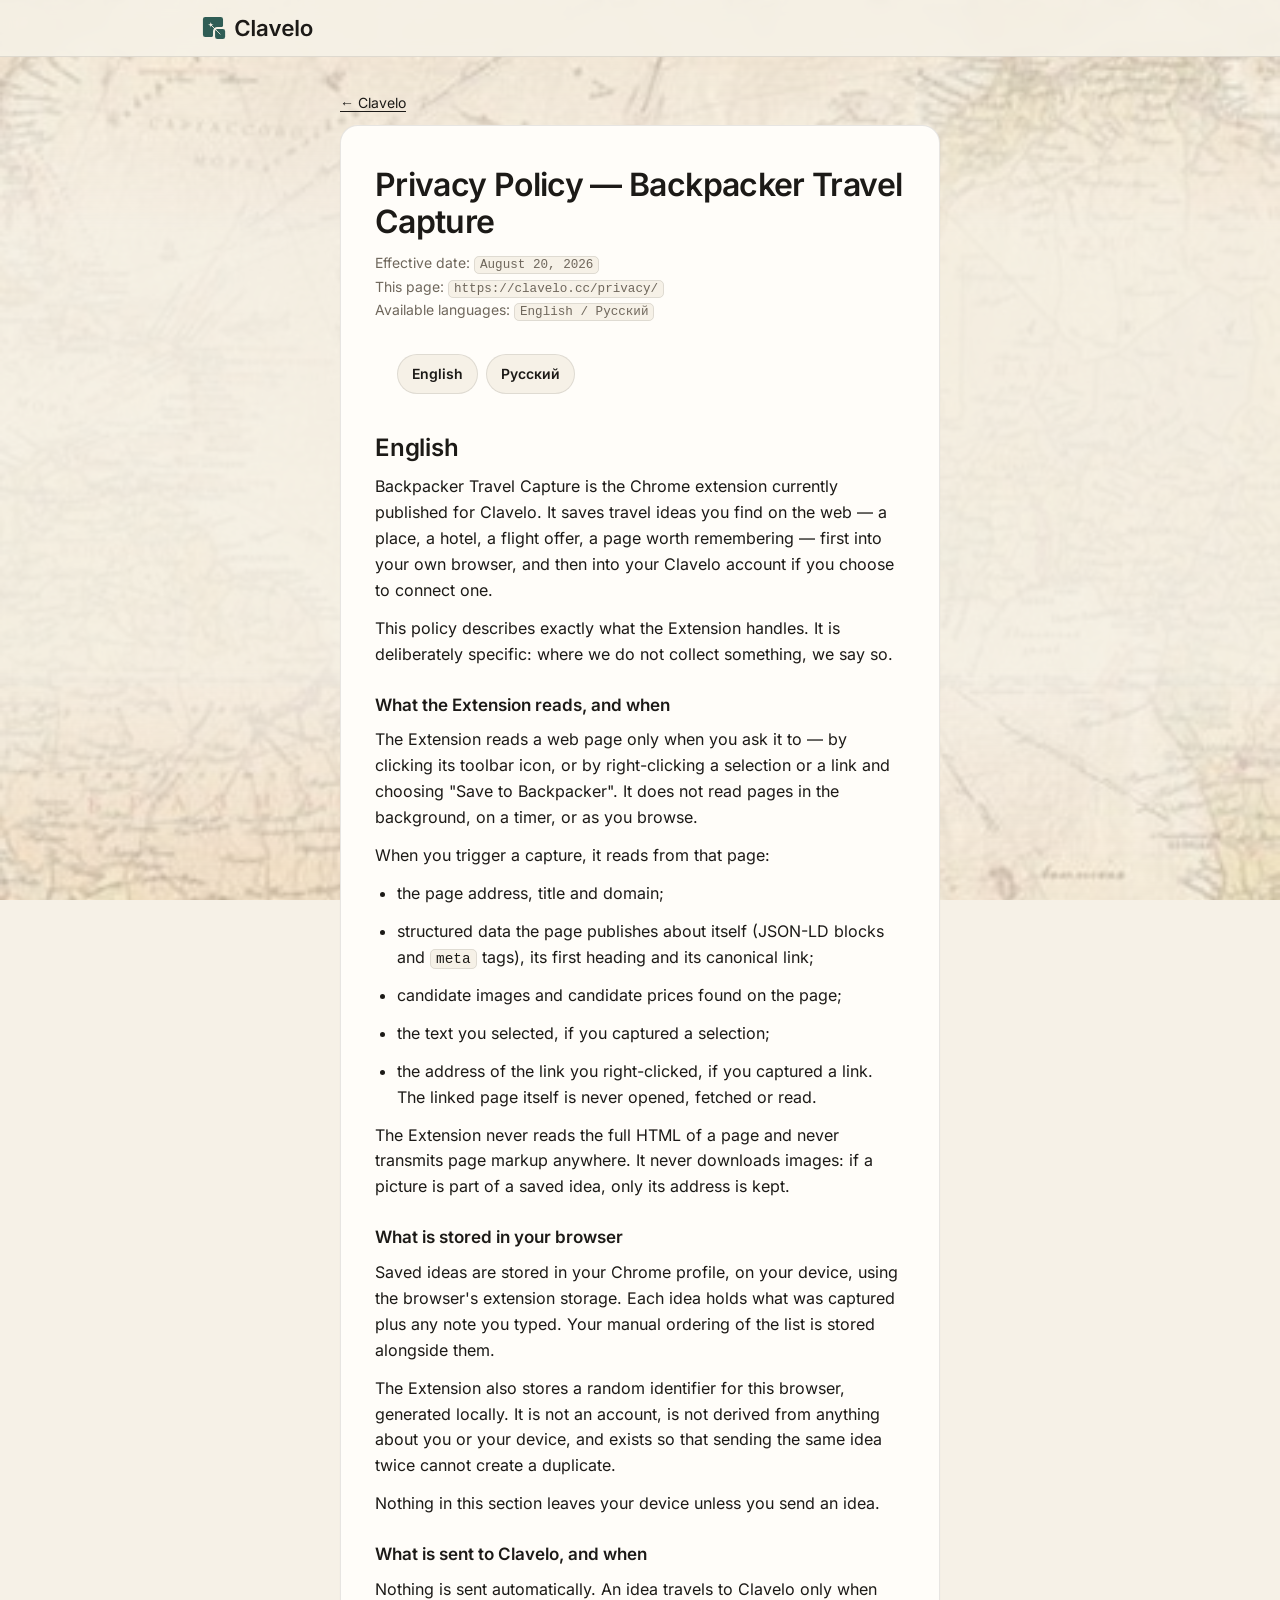
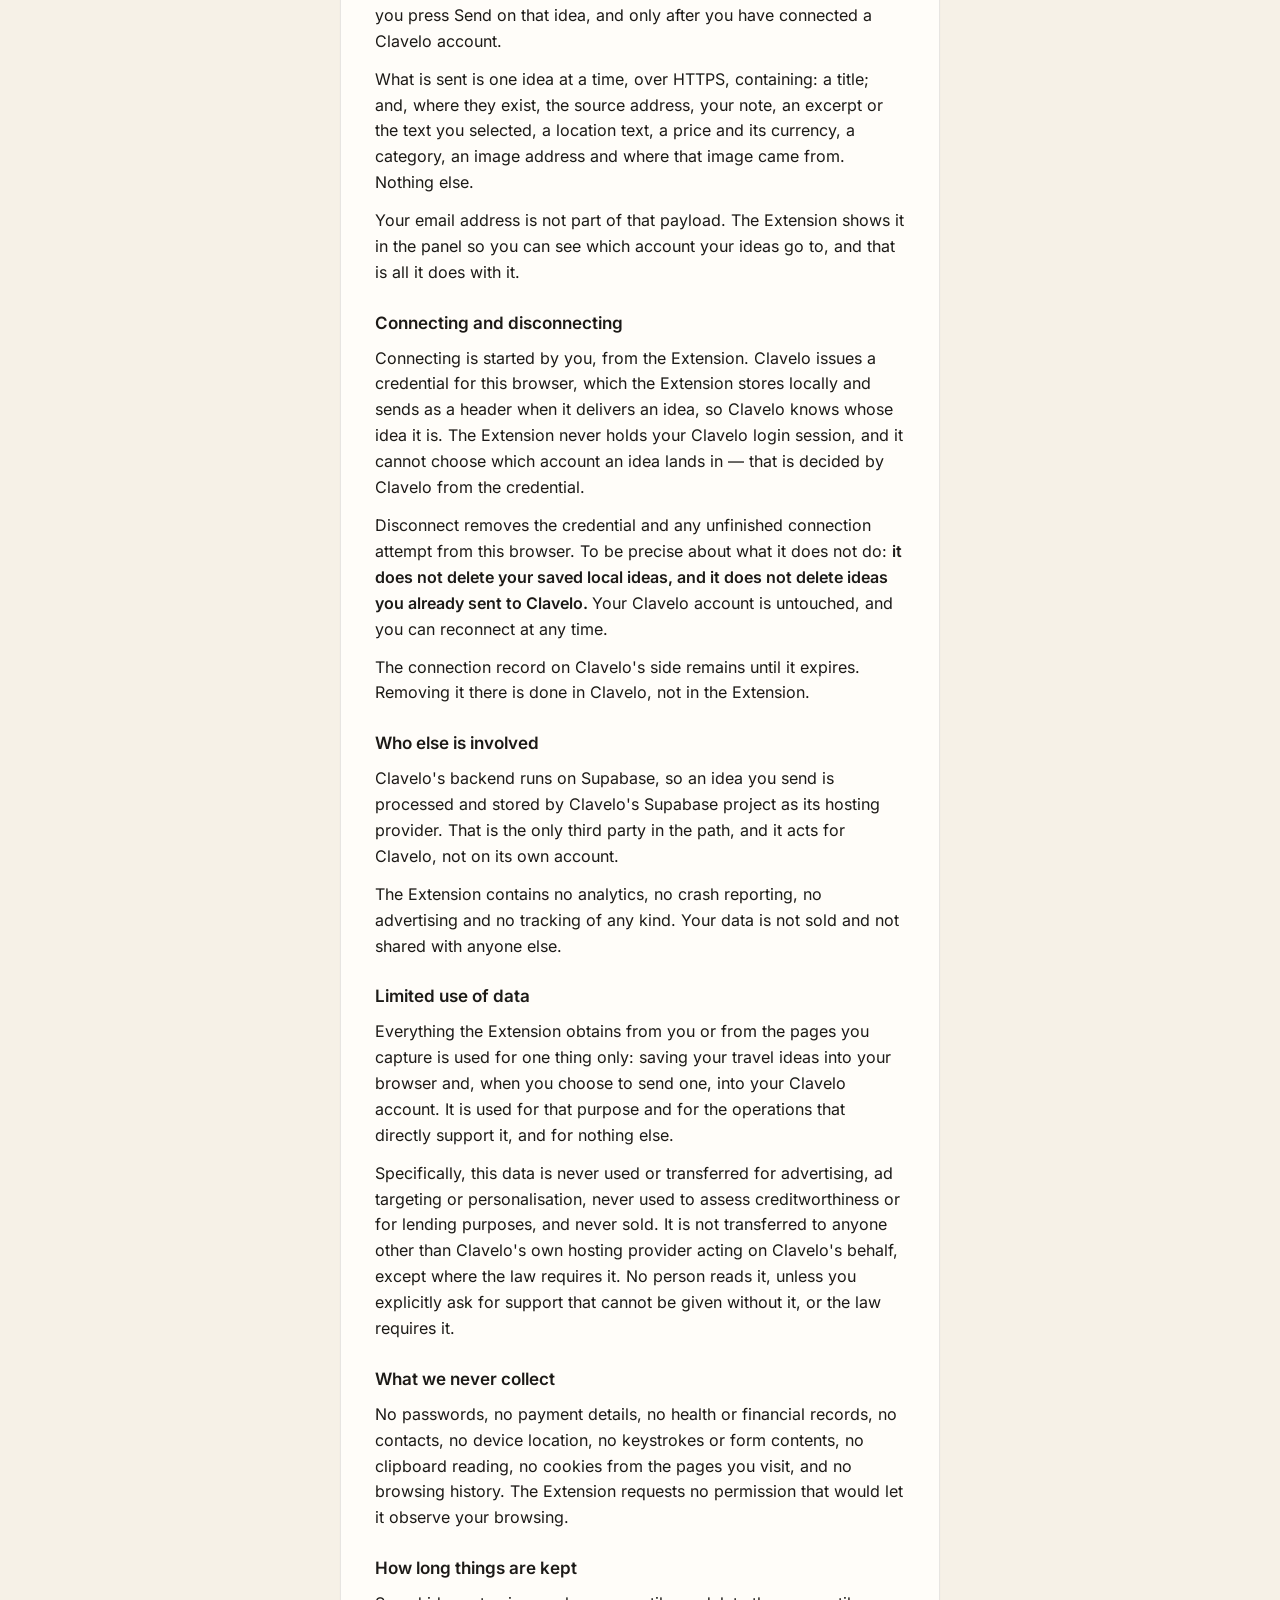
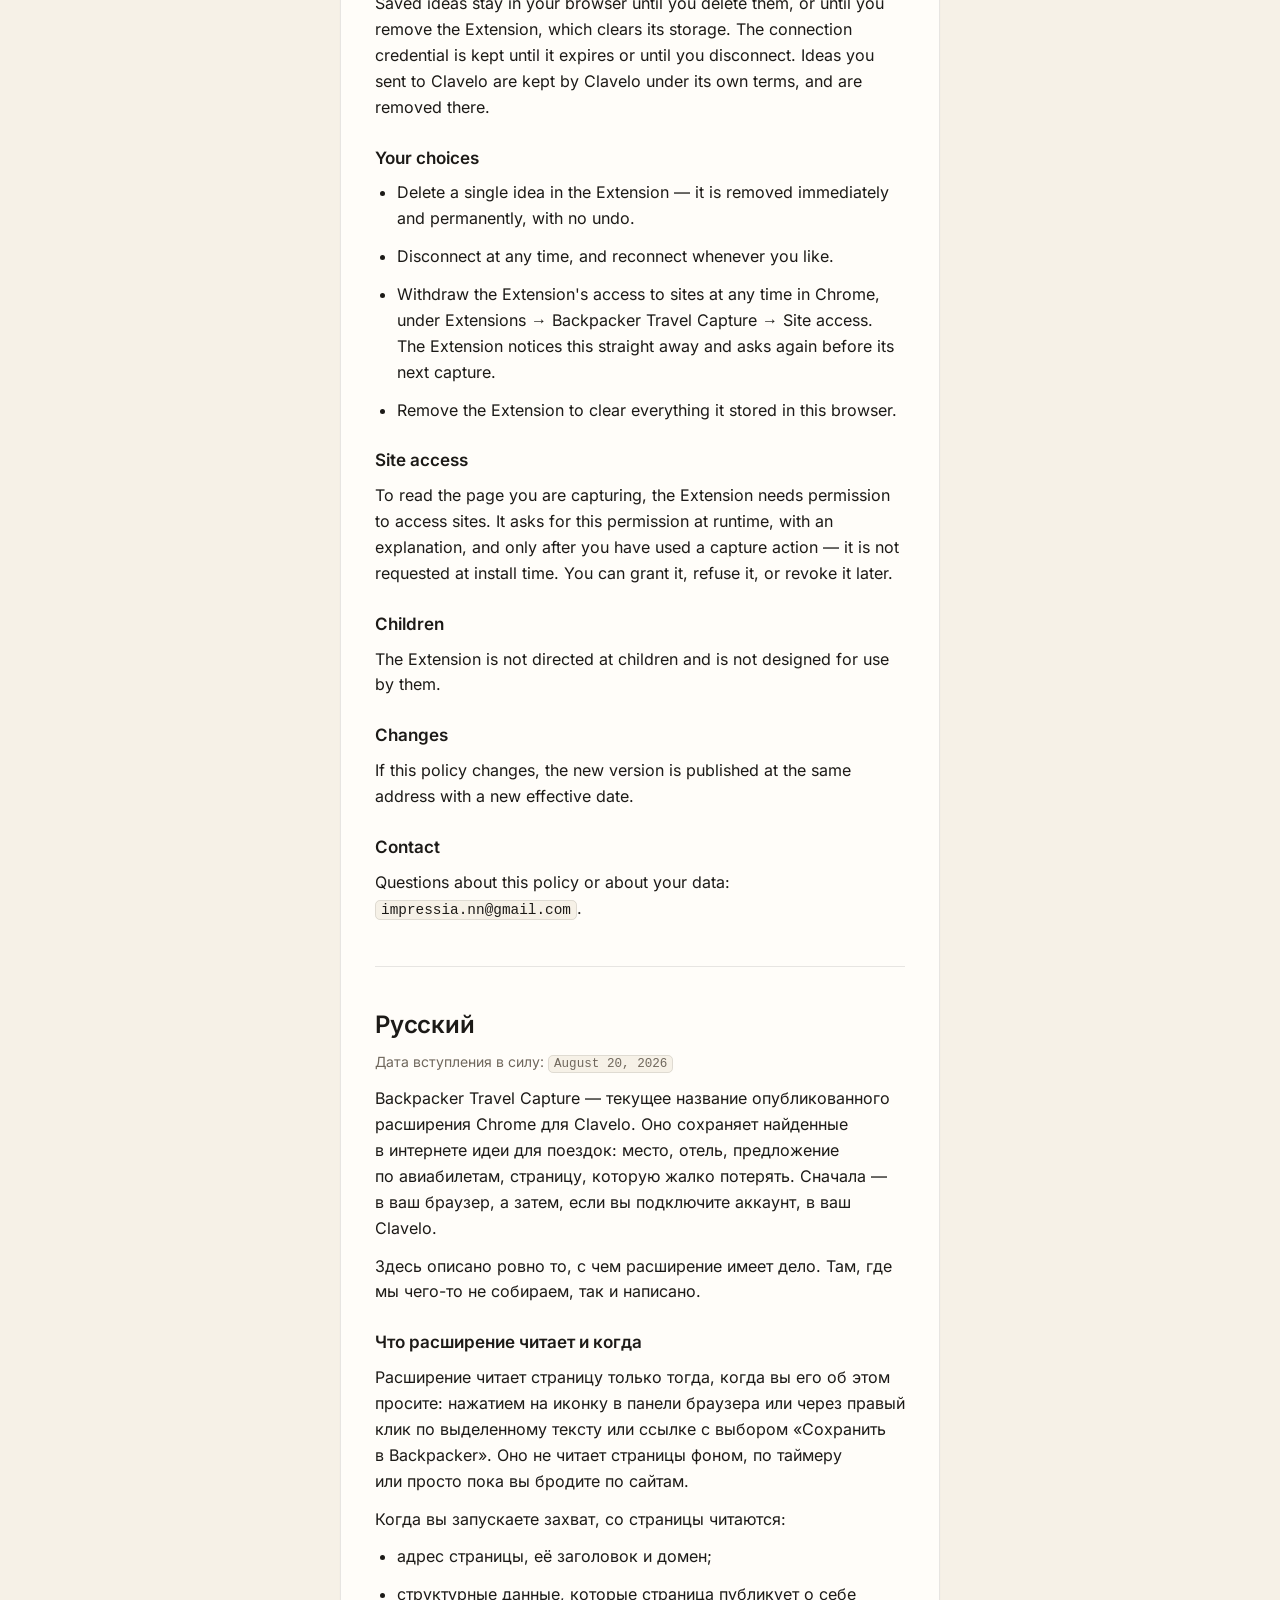
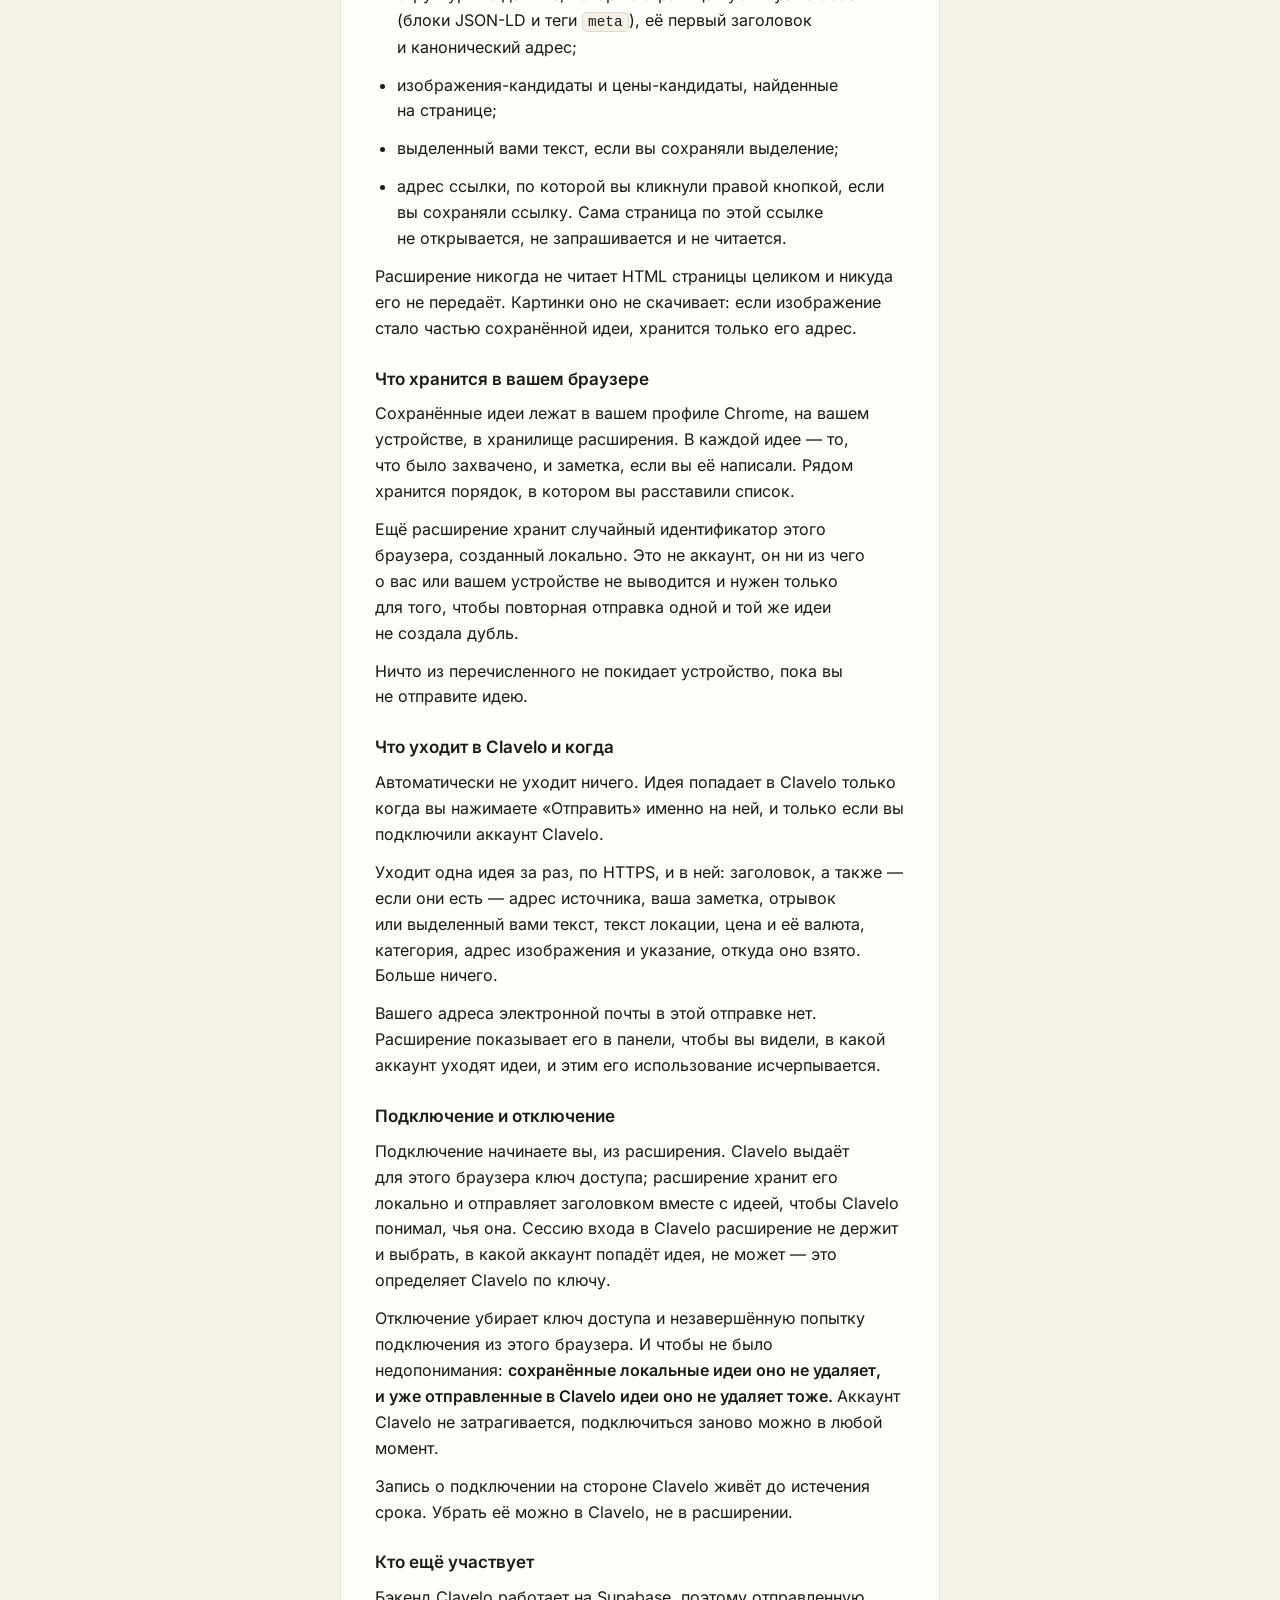
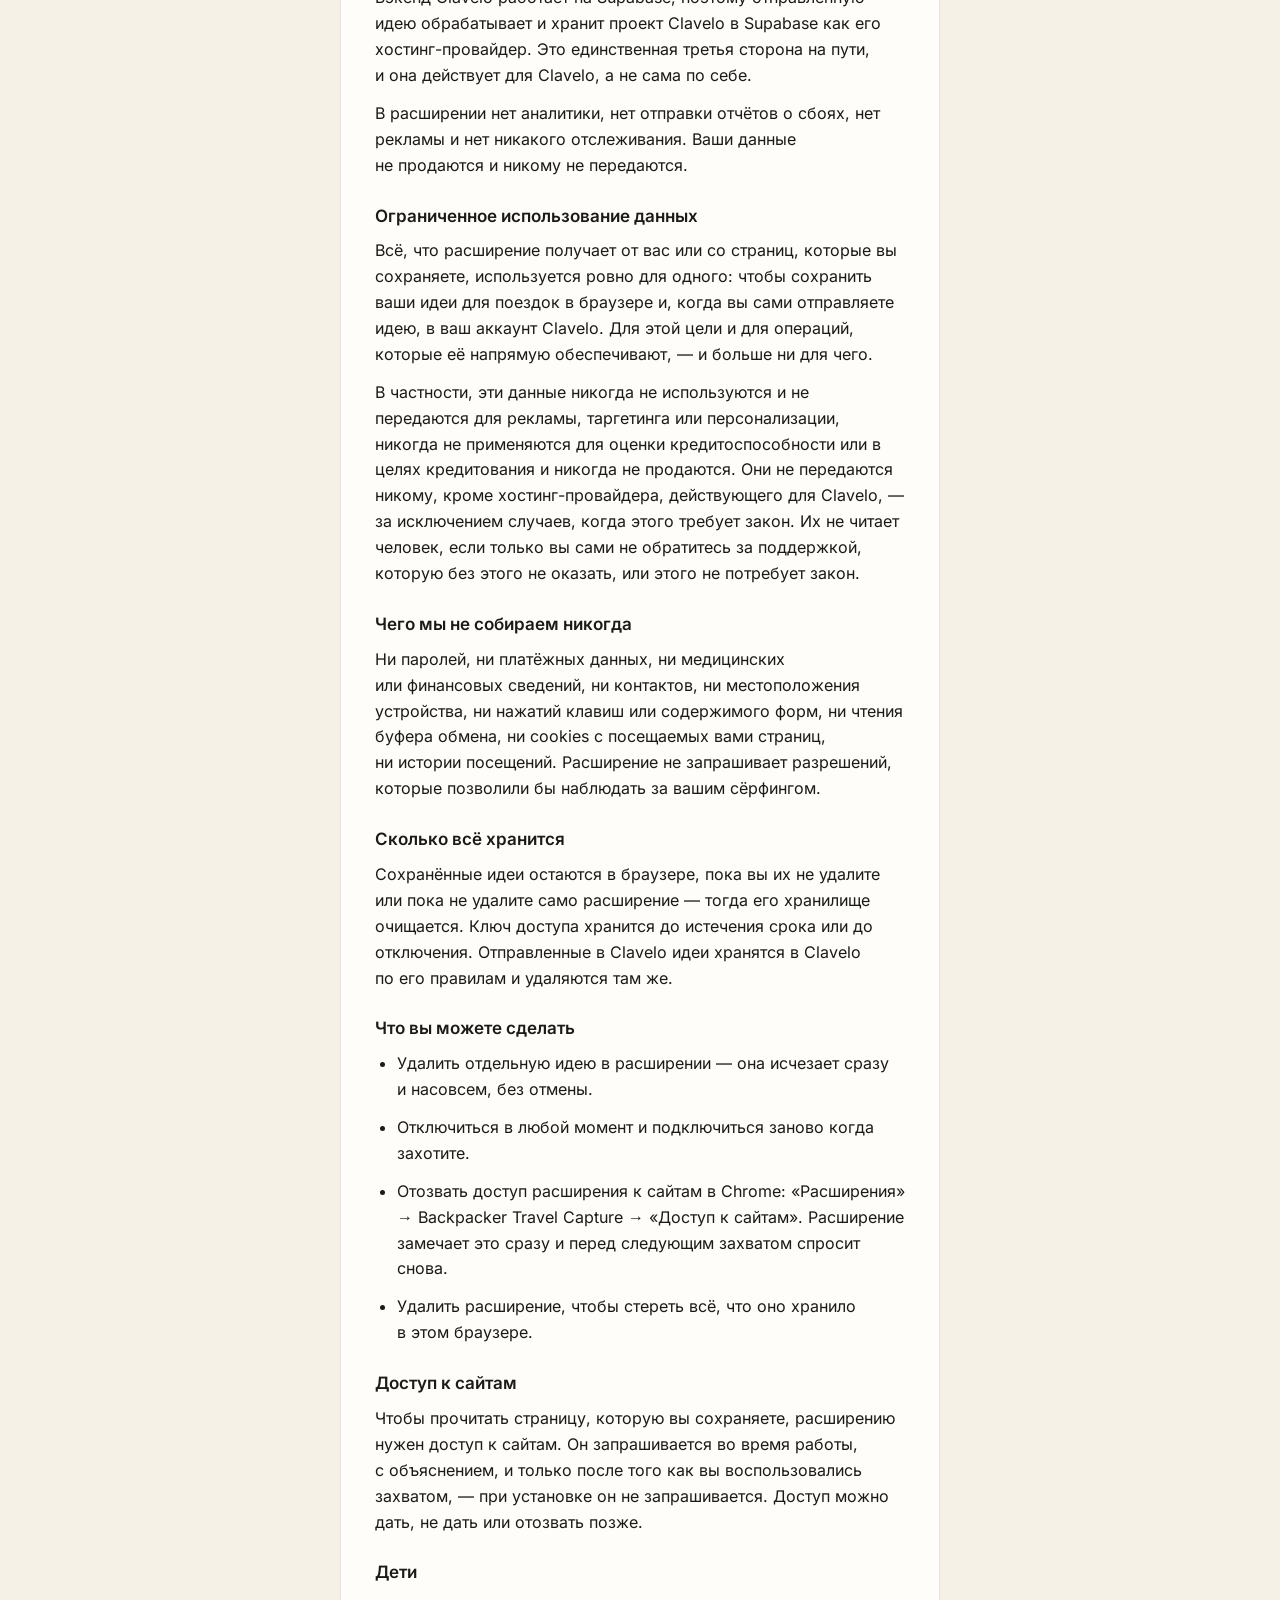
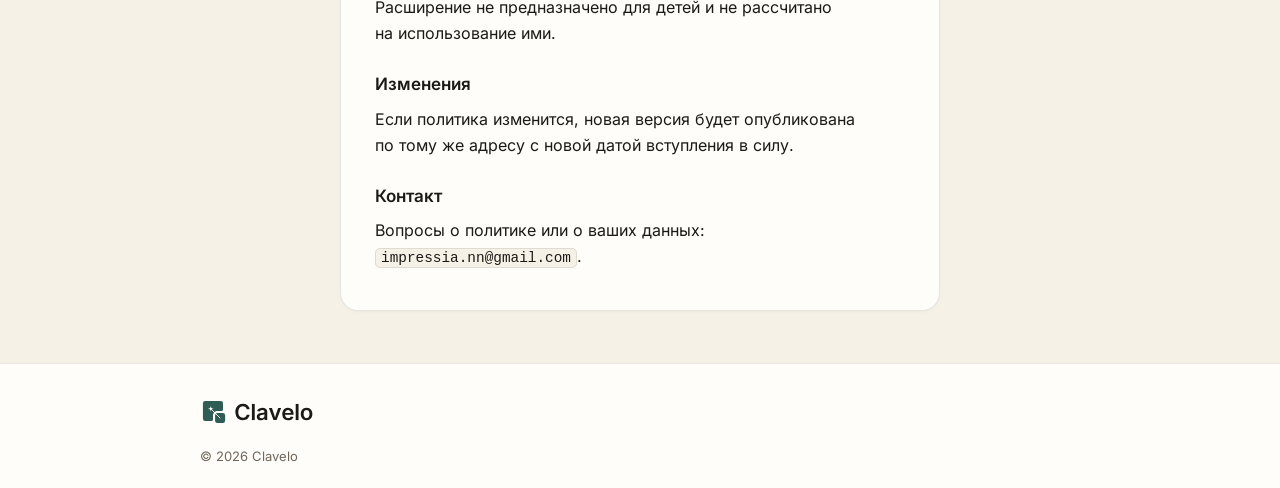
==== privacy/index.html @ 130cb6a9 "Merge pull request #3 from dphnll/codex/clavelo-landing-domain-46 Prepare Clavelo landing domain URL" ====
<!doctype html>
<html lang="en">
  <head>
    <meta charset="utf-8" />
    <meta name="viewport" content="width=device-width, initial-scale=1, viewport-fit=cover" />
    <meta name="theme-color" content="#2f5d55" />
    <title>Privacy Policy — Backpacker Travel Capture</title>
    <meta
      name="description"
      content="Privacy policy for the Backpacker Travel Capture browser extension. English and Russian."
    />
    <link rel="canonical" href="https://clavelo.cc/privacy/" />
    <link rel="icon" href="../assets/clavelo-mark-simple.svg" type="image/svg+xml" />
    <link rel="icon" href="../assets/favicon-48.png" sizes="48x48" type="image/png" />
    <link rel="icon" href="../assets/favicon-32.png" sizes="32x32" type="image/png" />
    <link rel="icon" href="../assets/favicon-16.png" sizes="16x16" type="image/png" />
    <link rel="apple-touch-icon" href="../assets/apple-touch-icon.png" sizes="180x180" />
    <link rel="stylesheet" href="../styles.css" />
  </head>

  <body>
    <a class="skip-link" href="#main">Skip to content</a>

    <header class="site-header">
      <div class="wrap">
        <a class="brand" href="../" aria-label="Clavelo">
          <img src="../assets/logo.svg" alt="" width="116" height="28" />
        </a>
      </div>
    </header>

    <main class="doc" id="main">
      <div class="wrap">
        <a class="doc-back" href="../">← Clavelo</a>

        <div class="doc-sheet">
        <h1>Privacy Policy — Backpacker Travel Capture</h1>
        <p class="doc-meta">
          Effective date: <code>August 20, 2026</code><br />
          This page: <code>https://clavelo.cc/privacy/</code><br />
          Available languages: <code>English / Русский</code>
        </p>

        <ul class="doc-langs">
          <li><a href="#english">English</a></li>
          <li><a href="#russian">Русский</a></li>
        </ul>

        <!-- ================= ENGLISH ================= -->
        <section id="english" lang="en">
          <h2>English</h2>

          <p>
            Backpacker Travel Capture is the Chrome extension currently
            published for Clavelo. It saves travel ideas you find on the web — a
            place, a hotel, a flight offer, a page worth remembering — first into
            your own browser, and then into your Clavelo account if you choose to
            connect one.
          </p>
          <p>
            This policy describes exactly what the Extension handles. It is
            deliberately specific: where we do not collect something, we say so.
          </p>

          <h3>What the Extension reads, and when</h3>
          <p>
            The Extension reads a web page only when you ask it to — by clicking
            its toolbar icon, or by right-clicking a selection or a link and
            choosing "Save to Backpacker". It does not read pages in the
            background, on a timer, or as you browse.
          </p>
          <p>When you trigger a capture, it reads from that page:</p>
          <ul>
            <li>the page address, title and domain;</li>
            <li>
              structured data the page publishes about itself (JSON-LD blocks and
              <code>meta</code> tags), its first heading and its canonical link;
            </li>
            <li>candidate images and candidate prices found on the page;</li>
            <li>the text you selected, if you captured a selection;</li>
            <li>
              the address of the link you right-clicked, if you captured a link.
              The linked page itself is never opened, fetched or read.
            </li>
          </ul>
          <p>
            The Extension never reads the full HTML of a page and never transmits
            page markup anywhere. It never downloads images: if a picture is part
            of a saved idea, only its address is kept.
          </p>

          <h3>What is stored in your browser</h3>
          <p>
            Saved ideas are stored in your Chrome profile, on your device, using
            the browser's extension storage. Each idea holds what was captured
            plus any note you typed. Your manual ordering of the list is stored
            alongside them.
          </p>
          <p>
            The Extension also stores a random identifier for this browser,
            generated locally. It is not an account, is not derived from anything
            about you or your device, and exists so that sending the same idea
            twice cannot create a duplicate.
          </p>
          <p>Nothing in this section leaves your device unless you send an idea.</p>

          <h3>What is sent to Clavelo, and when</h3>
          <p>
            Nothing is sent automatically. An idea travels to Clavelo only
            when you press Send on that idea, and only after you have connected a
            Clavelo account.
          </p>
          <p>
            What is sent is one idea at a time, over HTTPS, containing: a title;
            and, where they exist, the source address, your note, an excerpt or
            the text you selected, a location text, a price and its currency, a
            category, an image address and where that image came from. Nothing
            else.
          </p>
          <p>
            Your email address is not part of that payload. The Extension shows it
            in the panel so you can see which account your ideas go to, and that
            is all it does with it.
          </p>

          <h3>Connecting and disconnecting</h3>
          <p>
            Connecting is started by you, from the Extension. Clavelo issues a
            credential for this browser, which the Extension stores locally and
            sends as a header when it delivers an idea, so Clavelo knows whose
            idea it is. The Extension never holds your Clavelo login session,
            and it cannot choose which account an idea lands in — that is decided
            by Clavelo from the credential.
          </p>
          <p>
            Disconnect removes the credential and any unfinished connection
            attempt from this browser. To be precise about what it does not do:
            <strong>
              it does not delete your saved local ideas, and it does not delete
              ideas you already sent to Clavelo.
            </strong>
            Your Clavelo account is untouched, and you can reconnect at any
            time.
          </p>
          <p>
            The connection record on Clavelo's side remains until it expires.
            Removing it there is done in Clavelo, not in the Extension.
          </p>

          <h3>Who else is involved</h3>
          <p>
            Clavelo's backend runs on Supabase, so an idea you send is
            processed and stored by Clavelo's Supabase project as its hosting
            provider. That is the only third party in the path, and it acts for
            Clavelo, not on its own account.
          </p>
          <p>
            The Extension contains no analytics, no crash reporting, no
            advertising and no tracking of any kind. Your data is not sold and not
            shared with anyone else.
          </p>

          <h3>Limited use of data</h3>
          <p>
            Everything the Extension obtains from you or from the pages you
            capture is used for one thing only: saving your travel ideas into your
            browser and, when you choose to send one, into your Clavelo
            account. It is used for that purpose and for the operations that
            directly support it, and for nothing else.
          </p>
          <p>
            Specifically, this data is never used or transferred for advertising,
            ad targeting or personalisation, never used to assess
            creditworthiness or for lending purposes, and never sold. It is not
            transferred to anyone other than Clavelo's own hosting provider
            acting on Clavelo's behalf, except where the law requires it. No
            person reads it, unless you explicitly ask for support that cannot be
            given without it, or the law requires it.
          </p>

          <h3>What we never collect</h3>
          <p>
            No passwords, no payment details, no health or financial records, no
            contacts, no device location, no keystrokes or form contents, no
            clipboard reading, no cookies from the pages you visit, and no
            browsing history. The Extension requests no permission that would let
            it observe your browsing.
          </p>

          <h3>How long things are kept</h3>
          <p>
            Saved ideas stay in your browser until you delete them, or until you
            remove the Extension, which clears its storage. The connection
            credential is kept until it expires or until you disconnect. Ideas you
            sent to Clavelo are kept by Clavelo under its own terms, and are
            removed there.
          </p>

          <h3>Your choices</h3>
          <ul>
            <li>
              Delete a single idea in the Extension — it is removed immediately
              and permanently, with no undo.
            </li>
            <li>Disconnect at any time, and reconnect whenever you like.</li>
            <li>
              Withdraw the Extension's access to sites at any time in Chrome,
              under Extensions → Backpacker Travel Capture → Site access. The
              Extension notices this straight away and asks again before its next
              capture.
            </li>
            <li>
              Remove the Extension to clear everything it stored in this browser.
            </li>
          </ul>

          <h3>Site access</h3>
          <p>
            To read the page you are capturing, the Extension needs permission to
            access sites. It asks for this permission at runtime, with an
            explanation, and only after you have used a capture action — it is not
            requested at install time. You can grant it, refuse it, or revoke it
            later.
          </p>

          <h3>Children</h3>
          <p>
            The Extension is not directed at children and is not designed for use
            by them.
          </p>

          <h3>Changes</h3>
          <p>
            If this policy changes, the new version is published at the same
            address with a new effective date.
          </p>

          <h3>Contact</h3>
          <p>
            Questions about this policy or about your data:
            <code>impressia.nn@gmail.com</code>.
          </p>
        </section>

        <hr />

        <!-- ================= РУССКИЙ ================= -->
        <section id="russian" lang="ru">
          <h2>Русский</h2>

          <p class="doc-meta">
            Дата вступления в силу: <code>August 20, 2026</code>
          </p>

          <p>
            Backpacker Travel Capture — текущее название опубликованного
            расширения Chrome для Clavelo. Оно сохраняет найденные в интернете
            идеи для поездок: место, отель, предложение по авиабилетам, страницу,
            которую жалко потерять. Сначала — в ваш браузер, а затем, если вы
            подключите аккаунт, в ваш Clavelo.
          </p>
          <p>
            Здесь описано ровно то, с чем расширение имеет дело. Там, где мы
            чего-то не собираем, так и написано.
          </p>

          <h3>Что расширение читает и когда</h3>
          <p>
            Расширение читает страницу только тогда, когда вы его об этом
            просите: нажатием на иконку в панели браузера или через правый клик
            по выделенному тексту или ссылке с выбором «Сохранить в Backpacker».
            Оно не читает страницы фоном, по таймеру или просто пока вы бродите
            по сайтам.
          </p>
          <p>Когда вы запускаете захват, со страницы читаются:</p>
          <ul>
            <li>адрес страницы, её заголовок и домен;</li>
            <li>
              структурные данные, которые страница публикует о себе (блоки
              JSON-LD и теги <code>meta</code>), её первый заголовок и канонический адрес;
            </li>
            <li>изображения-кандидаты и цены-кандидаты, найденные на странице;</li>
            <li>выделенный вами текст, если вы сохраняли выделение;</li>
            <li>
              адрес ссылки, по которой вы кликнули правой кнопкой, если вы
              сохраняли ссылку. Сама страница по этой ссылке не открывается, не запрашивается и не читается.
            </li>
          </ul>
          <p>
            Расширение никогда не читает HTML страницы целиком и никуда его не передаёт. Картинки оно не скачивает: если изображение стало частью
            сохранённой идеи, хранится только его адрес.
          </p>

          <h3>Что хранится в вашем браузере</h3>
          <p>
            Сохранённые идеи лежат в вашем профиле Chrome, на вашем устройстве, в хранилище расширения. В каждой идее — то, что было захвачено, и заметка, если вы её написали. Рядом хранится порядок, в котором вы
            расставили список.
          </p>
          <p>
            Ещё расширение хранит случайный идентификатор этого браузера,
            созданный локально. Это не аккаунт, он ни из чего о вас или вашем
            устройстве не выводится и нужен только для того, чтобы повторная
            отправка одной и той же идеи не создала дубль.
          </p>
          <p>
            Ничто из перечисленного не покидает устройство, пока вы не отправите
            идею.
          </p>

          <h3>Что уходит в Clavelo и когда</h3>
          <p>
            Автоматически не уходит ничего. Идея попадает в Clavelo только
            когда вы нажимаете «Отправить» именно на ней, и только если вы
            подключили аккаунт Clavelo.
          </p>
          <p>
            Уходит одна идея за раз, по HTTPS, и в ней: заголовок, а также — если
            они есть — адрес источника, ваша заметка, отрывок или выделенный вами
            текст, текст локации, цена и её валюта, категория, адрес изображения
            и указание, откуда оно взято. Больше ничего.
          </p>
          <p>
            Вашего адреса электронной почты в этой отправке нет. Расширение
            показывает его в панели, чтобы вы видели, в какой аккаунт уходят
            идеи, и этим его использование исчерпывается.
          </p>

          <h3>Подключение и отключение</h3>
          <p>
            Подключение начинаете вы, из расширения. Clavelo выдаёт для этого
            браузера ключ доступа; расширение хранит его локально и отправляет
            заголовком вместе с идеей, чтобы Clavelo понимал, чья она. Сессию
            входа в Clavelo расширение не держит и выбрать, в какой аккаунт
            попадёт идея, не может — это определяет Clavelo по ключу.
          </p>
          <p>
            Отключение убирает ключ доступа и незавершённую попытку подключения
            из этого браузера. И чтобы не было недопонимания:
            <strong>
              сохранённые локальные идеи оно не удаляет, и уже отправленные в Clavelo идеи оно не удаляет тоже.
            </strong>
            Аккаунт Clavelo не затрагивается, подключиться заново можно в любой момент.
          </p>
          <p>
            Запись о подключении на стороне Clavelo живёт до истечения срока.
            Убрать её можно в Clavelo, не в расширении.
          </p>

          <h3>Кто ещё участвует</h3>
          <p>
            Бэкенд Clavelo работает на Supabase, поэтому отправленную идею
            обрабатывает и хранит проект Clavelo в Supabase как его
            хостинг-провайдер. Это единственная третья сторона на пути, и она
            действует для Clavelo, а не сама по себе.
          </p>
          <p>
            В расширении нет аналитики, нет отправки отчётов о сбоях, нет рекламы
            и нет никакого отслеживания. Ваши данные не продаются и никому не передаются.
          </p>

          <h3>Ограниченное использование данных</h3>
          <p>
            Всё, что расширение получает от вас или со страниц, которые вы
            сохраняете, используется ровно для одного: чтобы сохранить ваши идеи
            для поездок в браузере и, когда вы сами отправляете идею, в ваш
            аккаунт Clavelo. Для этой цели и для операций, которые её напрямую
            обеспечивают, — и больше ни для чего.
          </p>
          <p>
            В частности, эти данные никогда не используются и не передаются для рекламы, таргетинга или персонализации, никогда не применяются для оценки кредитоспособности или в целях кредитования и никогда не продаются. Они не передаются никому, кроме хостинг-провайдера,
            действующего для Clavelo, — за исключением случаев, когда этого
            требует закон. Их не читает человек, если только вы сами не обратитесь за поддержкой, которую без этого не оказать, или этого не потребует закон.
          </p>

          <h3>Чего мы не собираем никогда</h3>
          <p>
            Ни паролей, ни платёжных данных, ни медицинских или финансовых
            сведений, ни контактов, ни местоположения устройства, ни нажатий
            клавиш или содержимого форм, ни чтения буфера обмена, ни cookies с посещаемых вами страниц, ни истории посещений. Расширение не запрашивает разрешений, которые позволили бы наблюдать за вашим
            сёрфингом.
          </p>

          <h3>Сколько всё хранится</h3>
          <p>
            Сохранённые идеи остаются в браузере, пока вы их не удалите или пока
            не удалите само расширение — тогда его хранилище очищается. Ключ
            доступа хранится до истечения срока или до отключения. Отправленные в Clavelo идеи хранятся в Clavelo по его правилам и удаляются там же.
          </p>

          <h3>Что вы можете сделать</h3>
          <ul>
            <li>
              Удалить отдельную идею в расширении — она исчезает сразу и насовсем,
              без отмены.
            </li>
            <li>Отключиться в любой момент и подключиться заново когда захотите.</li>
            <li>
              Отозвать доступ расширения к сайтам в Chrome: «Расширения» →
              Backpacker Travel Capture → «Доступ к сайтам». Расширение замечает
              это сразу и перед следующим захватом спросит снова.
            </li>
            <li>
              Удалить расширение, чтобы стереть всё, что оно хранило в этом
              браузере.
            </li>
          </ul>

          <h3>Доступ к сайтам</h3>
          <p>
            Чтобы прочитать страницу, которую вы сохраняете, расширению нужен
            доступ к сайтам. Он запрашивается во время работы, с объяснением, и только после того как вы воспользовались захватом, — при установке он
            не запрашивается. Доступ можно дать, не дать или отозвать позже.
          </p>

          <h3>Дети</h3>
          <p>
            Расширение не предназначено для детей и не рассчитано на использование ими.
          </p>

          <h3>Изменения</h3>
          <p>
            Если политика изменится, новая версия будет опубликована по тому же
            адресу с новой датой вступления в силу.
          </p>

          <h3>Контакт</h3>
          <p>
            Вопросы о политике или о ваших данных: <code>impressia.nn@gmail.com</code>.
          </p>
        </section>
        </div>
      </div>
    </main>

    <footer class="site-footer">
      <div class="wrap">
        <a class="brand" href="../" aria-label="Clavelo">
          <img src="../assets/logo.svg" alt="" width="116" height="28" />
        </a>
        <p class="copyright">© 2026 Clavelo</p>
      </div>
    </footer>
  </body>
</html>
---- styles.css ----
/* ============================================================
   Backpacker Landing v0
   Визуальный источник истины — композиционный слой главной
   в 01_app/styles.css (токены --a-*, строки 5361+).

   Устройство страницы повторяет главную приложения:
   карта лежит под всем документом и не едет со скроллом,
   а содержимое живёт в непрозрачных бумажных плашках.
   Поэтому текст никогда не оказывается на карте.
   ============================================================ */

@font-face {
  font-family: Inter;
  font-style: normal;
  font-weight: 400 600;
  font-display: swap;
  src: url("./fonts/inter-cyrillic.woff2") format("woff2");
  unicode-range: U+0301, U+0400-045F, U+0490-0491, U+04B0-04B1, U+2116;
}

@font-face {
  font-family: Inter;
  font-style: normal;
  font-weight: 400 600;
  font-display: swap;
  src: url("./fonts/inter-latin.woff2") format("woff2");
  unicode-range: U+0000-00FF, U+0131, U+0152-0153, U+02BB-02BC, U+2000-206F,
    U+2122, U+2191, U+2193, U+2212, U+2215;
}

:root {
  /* Бумага и чернила — ровно как в приложении */
  --paper: #f6f1e7;
  --card: #fffdf9;
  --ink: #1c1a17;
  --ink-soft: #6f675c;
  --line: rgba(28, 26, 23, 0.1);
  --brand: #2f5d55;
  --kraft: #ede0c6;

  --gap: 14px;
  /* Поля от краёв экрана. Вдвое шире внутреннего ритма приложения:
     карта должна дышать вокруг плашек, а не выглядывать полоской. */
  --pad: 36px;
  /* Единственный вертикальный шаг между плашками. Одно значение на все
     ширины: между снимком героя, разделами и карточками доказательств
     расстояние обязано быть одинаковым, иначе страница читается как
     набор групп, а не как ровная лента. */
  --block: 100px;
  --maxw: 1040px;

  --card-shadow: 0 1px 2px rgba(28, 26, 23, 0.04);
  --shot-shadow: 0 20px 40px rgba(28, 26, 23, 0.14);
}

* {
  box-sizing: border-box;
}

html {
  -webkit-text-size-adjust: 100%;
  /* Фон объявлен на html, чтобы фон body не уезжал на канву и
     карта в body::before имела что перекрывать. */
  background: var(--paper);
}

@media (prefers-reduced-motion: no-preference) {
  html {
    scroll-behavior: smooth;
  }
}

body {
  position: relative;
  margin: 0;
  min-width: 0;
  background: transparent;
  color: var(--ink);
  font-family: Inter, "Noto Sans Georgian", "Noto Sans Armenian", "Segoe UI",
    Arial, Roboto, system-ui, sans-serif;
  font-size: 15px;
  font-weight: 400;
  line-height: 1.55;
  overflow-wrap: break-word;
}

html[lang="zh-Hans"] body {
  font-family: "Microsoft YaHei", "PingFang SC", "Noto Sans CJK SC", "Segoe UI",
    Arial, system-ui, sans-serif;
}

/* Карта — среда, а не текстура. position: fixed, а не
   background-attachment: fixed — второй игнорируется на iOS,
   и карта поехала бы вместе с содержимым. Маска повторяет
   главную приложения: плотно у кромок кадра, тише в середине. */
body::before {
  content: "";
  position: fixed;
  inset: 0;
  z-index: 0;
  pointer-events: none;
  opacity: 0.4;
  background-image: url("./assets/map-home.jpg");
  background-size: cover;
  background-position: center;
  -webkit-mask-image: linear-gradient(
    180deg,
    #000 0%,
    rgba(0, 0, 0, 0.18) 26%,
    rgba(0, 0, 0, 0.18) 74%,
    #000 100%
  );
  mask-image: linear-gradient(
    180deg,
    #000 0%,
    rgba(0, 0, 0, 0.18) 26%,
    rgba(0, 0, 0, 0.18) 74%,
    #000 100%
  );
}

body > * {
  position: relative;
  z-index: 1;
}

/* ПРАВИЛО КОНТРАСТА НАД КАРТОЙ.
   Замерено по самому файлу карты: средняя светлота 194, минимальная 50,
   3,3% пикселей темнее 120. Под слоем 0,4 это даёт фон от 222 в среднем
   до 165 в худшем месте. На таком фоне --ink-soft даёт 4,16 в среднем и
   2,25 в худшем — ниже AA. --ink держит 7,02 даже в худшем.
   Отсюда правило: --ink-soft живёт только на плашках, а текст, лежащий
   прямо на карте, всегда --ink. Иерархию здесь держит кегль, не цвет. */
.hero .kicker,
.cta-note {
  color: var(--ink);
}

/* ---------- Полоса падающих плиток по правому краю ----------
   Мотив взят с экрана приветствия приложения: те же восемь типов
   событий, та же приглушённая палитра корешков, тот же радиус 12,
   та же мягкая тень и тот же цикл 13 секунд с отрицательными
   задержками — за счёт них лента с первого кадра выглядит идущей,
   а не начинающейся.

   Полоса зафиксирована у правого края и лежит СЛОЙ В СЛОЙ с картой,
   ниже содержимого. На узких экранах плитки уходят за плашки и
   проглядывают только в промежутках между ними, на широких —
   целиком живут в правом поле. Ни касаний, ни ширины документа
   она не трогает: position: fixed из потока выведен. */
/* Полоса выходит за экран сверху и снизу: путь плитки становится длиннее
   видимой высоты, поэтому восемь плиток разъезжаются шире и не наезжают
   друг на друга даже в невысоком окне. Заодно они не возникают и не
   исчезают на кромке кадра, а приходят и уходят за неё. */
.edge-strip {
  position: fixed;
  top: -6vh;
  right: 0;
  bottom: -6vh;
  z-index: 0;
  width: clamp(112px, 14vw, 184px);
  overflow: hidden;
  pointer-events: none;
}

.edge-tile {
  position: absolute;
  top: 0;
  display: grid;
  /* Размер ограничен и по высоте экрана: на широком, но низком окне
     плитка в 132px съедала весь промежуток между соседями. */
  width: clamp(88px, min(10.4vw, 12vh), 132px);
  height: clamp(88px, min(10.4vw, 12vh), 132px);
  place-items: center;
  padding: clamp(14px, 1.6vw, 20px);
  border-radius: 12px;
  color: #fff;
  opacity: 0.3;
  box-shadow: 0 4px 12px rgba(28, 26, 23, 0.1);
  animation: edge-fall 13s linear infinite;
  will-change: transform;
}

.edge-tile svg {
  width: 100%;
  height: 100%;
  fill: none;
  stroke: currentColor;
  stroke-width: 1.9;
  stroke-linecap: round;
  stroke-linejoin: round;
}

/* Палитра корешков карточек события — те же значения, что в приложении.

   Задержки разложены строго через 1.625s — это 13s цикла, делённые на
   восемь плиток. Раньше шаг гулял от 2s до 1s, и плитки то расходились,
   то наезжали друг на друга. При равном шаге вертикальный промежуток
   между ними тоже равный: путь за цикл — высота экрана плюс 280px, то
   есть на телефоне около 136px между плитками при высоте плитки 88px.

   Горизонтальные позиции чередуются широко: соседние по времени плитки
   разведены по краям полосы, поэтому даже в самом тесном месте они не
   перекрывают друг друга. */
.tile-ticket {
  left: 2%;
  background: #44637e;
  animation-delay: 0s;
}

.tile-food {
  left: 20%;
  background: #a2503a;
  animation-delay: -1.625s;
}

.tile-place {
  left: 8%;
  background: #6e675c;
  animation-delay: -3.25s;
}

.tile-spa {
  left: 22%;
  background: #7a5568;
  animation-delay: -4.875s;
}

.tile-excursion {
  left: 0%;
  background: #2e6b5e;
  animation-delay: -6.5s;
}

.tile-stay {
  left: 16%;
  background: #8a6d2e;
  animation-delay: -8.125s;
}

.tile-idea {
  left: 10%;
  background: #6e675c;
  animation-delay: -9.75s;
}

.tile-shopping {
  left: 18%;
  background: #2e6b5e;
  animation-delay: -11.375s;
}

@keyframes edge-fall {
  from {
    transform: translateY(-140px) rotate(-2deg);
  }

  to {
    /* 112vh — высота полосы вместе с вылетами за кромки экрана. */
    transform: translateY(calc(112vh + 140px)) rotate(2deg);
  }
}

/* Движение — украшение, а не смысл: кому оно мешает, тот его не видит. */
@media (prefers-reduced-motion: reduce) {
  .edge-strip {
    display: none;
  }
}

img,
svg {
  display: block;
  max-width: 100%;
}

a {
  color: inherit;
}

h1,
h2,
h3 {
  margin: 0;
  font-weight: 600;
  line-height: 1.16;
  letter-spacing: -0.02em;
}

p,
ul {
  margin: 0;
}

:focus-visible {
  outline: 2px solid var(--brand);
  outline-offset: 3px;
  border-radius: 4px;
}

.skip-link {
  position: absolute;
  left: 12px;
  top: -60px;
  z-index: 20;
  display: inline-flex;
  align-items: center;
  min-height: 44px;
  padding: 0 16px;
  border-radius: 10px;
  background: var(--brand);
  color: #fff;
  font-size: 14px;
  font-weight: 600;
  text-decoration: none;
  transition: top 120ms ease;
}

.skip-link:focus-visible {
  top: 12px;
  outline-color: var(--ink);
}

/* ---------- Общая раскладка ---------- */

.wrap {
  width: 100%;
  max-width: var(--maxw);
  margin: 0 auto;
  padding: 0 var(--pad);
}

/* ЕДИНЫЙ ШАГ МЕЖДУ ПЛАШКАМИ.
   Раньше ритм складывался из собственных полей секций, и расстояния
   выходили разными: между снимком героя и первой плашкой — два шага,
   между секциями — один, внутри сетки доказательств — свой gap.
   Теперь шаг задаётся в одном месте: main раздаёт его между блоками,
   сетка доказательств берёт то же значение. Ни одна секция не носит
   вертикальных полей, поэтому новый раздел встаёт в общий ритм сам. */
main {
  display: grid;
  gap: var(--block);
}

.section {
  padding: 0;
}

/* Плашка. Одни и те же значения, что у карточек на главной
   приложения: своя рамка, бумажный фон, один мягкий тень-намёк. */
.card {
  padding: 20px;
  border: 1px solid var(--line);
  border-radius: 18px;
  background: var(--card);
  box-shadow: var(--card-shadow);
}

/* Одиночная плашка не должна разъезжаться на всю ширину десктопа. */
.narrow {
  max-width: 640px;
  margin-inline: auto;
}

.kicker {
  margin: 0 0 8px;
  color: var(--ink-soft);
  font-size: 11px;
  font-weight: 600;
  letter-spacing: 0.1em;
  line-height: 1.3;
  text-transform: uppercase;
}

/* Мысль с новой строки остаётся с новой строки. Тот же приём,
   что на экране приветствия приложения: каждая строка — свой span.
   Внутри строки перенос по-прежнему свободный, поэтому длинная
   строка на 320 px просто занимает две. */
.lines span {
  display: block;
}

.lines span + span {
  margin-top: 5px;
}

.lede {
  color: var(--ink-soft);
  font-size: 15px;
  line-height: 1.55;
}

/* Длинные слова в грузинском и армянском не должны задавать min-content
   шире 320 px. Перенос включается только когда слово иначе не помещается. */
html:lang(ka) body,
html:lang(hy) body {
  overflow-wrap: anywhere;
}

/* Эмодзи чуть крупнее строки и не отрывается от последнего слова. */
.emoji {
  display: inline-block;
  font-size: 1.25em;
  line-height: 1;
  vertical-align: -0.12em;
  white-space: nowrap;
}

.card h3 + .lines,
.card h2 + .lines,
.card h3 + .lede,
.card h2 + .lede {
  margin-top: 12px;
}

/* ---------- Список-перечисление ---------- */

/* Список выключен влево и отбит от края плашки заметным отступом.
   Отступ задан явно, а не получается сам из центрирования: при
   центрировании его величина зависела от длины самого длинного пункта,
   и в двух блоках он выходил разным (155 px против 99 px на десктопе).
   Явное значение делает оба списка одинаковыми на любой ширине. */
.bullets {
  display: grid;
  gap: 9px;
  margin: 0;
  padding: 0 0 0 clamp(28px, 7vw, 72px);
  list-style: none;
}

/* Пункт — обычный текстовый блок с маркером в отступе, а не сетка.
   При сетке пояснение после тире оказывалось отдельной ячейкой и
   уезжало на свою строку: «Участники» и «— компания друзей» вставали
   друг под другом и разваливали два столбца. */
.bullets li {
  position: relative;
  padding-left: 15px;
  font-size: 15px;
  line-height: 1.45;
}

.bullets li::before {
  content: "";
  position: absolute;
  left: 0;
  top: 0.6em;
  width: 5px;
  height: 5px;
  border-radius: 2px;
  background: var(--brand);
}

/* Пояснение после тире раньше уводилось в серый. В перечислении, которое
   работает как удар, это гасило вторую половину каждой строки — держим
   весь список одним цветом. */
.bullets li span {
  color: inherit;
}

/* ---------- Шапка ---------- */

.site-header {
  position: sticky;
  top: 0;
  z-index: 10;
  border-bottom: 1px solid var(--line);
  background: rgba(246, 241, 231, 0.92);
  backdrop-filter: saturate(1.1) blur(8px);
  -webkit-backdrop-filter: saturate(1.1) blur(8px);
}

.site-header .wrap {
  display: flex;
  align-items: center;
  justify-content: space-between;
  gap: 10px;
  min-height: 56px;
}

.sr-only {
  position: absolute;
  width: 1px;
  height: 1px;
  padding: 0;
  margin: -1px;
  overflow: hidden;
  clip: rect(0, 0, 0, 0);
  white-space: nowrap;
  border: 0;
}

.language-control {
  display: inline-flex;
  align-items: center;
  min-width: 0;
  margin-left: auto;
}

.language-select {
  width: min(146px, 46vw);
  min-height: 40px;
  padding: 7px 30px 7px 11px;
  border: 1px solid var(--line);
  border-radius: 12px;
  background: var(--card);
  color: var(--ink);
  font: inherit;
  font-size: 14px;
  font-weight: 600;
}

.language-select:focus-visible {
  outline: 3px solid rgba(47, 93, 85, 0.34);
  outline-offset: 2px;
}

.brand {
  display: inline-flex;
  align-items: center;
  gap: 10px;
  /* Логотип 26px высотой, но это ссылка: цель нажатия не опускаем
     ниже 44px даже там, где сама графика меньше. */
  min-height: 44px;
  color: var(--ink);
  text-decoration: none;
}

.brand img {
  width: 116px;
  height: 28px;
  object-fit: contain;
}

.brand span {
  font-size: 16px;
  font-weight: 600;
  letter-spacing: 0.055em;
}

/* ---------- Кнопки ---------- */

.btn {
  display: inline-flex;
  align-items: center;
  justify-content: center;
  gap: 8px;
  min-height: 54px;
  padding: 12px 24px;
  border: 1px solid transparent;
  border-radius: 14px;
  font-size: 17px;
  font-weight: 600;
  line-height: 1.25;
  text-align: center;
  text-decoration: none;
  /* Подпись задаёт ширину: две строки перевода не ломают кнопку. */
  overflow-wrap: normal;
  hyphens: auto;
}

.btn-primary {
  background: var(--brand);
  color: #fff;
  box-shadow: 0 8px 20px rgba(28, 26, 23, 0.18);
}

.btn-primary:focus-visible {
  outline-color: var(--ink);
}

.btn-primary:active {
  transform: translateY(1px);
}

/* Вторичная кнопка сейчас не используется. Стиль задан заранее для
   будущего CTA расширения и store-бейджей, чтобы подстановка ссылки
   не требовала правки CSS. */
.btn-secondary {
  min-height: 48px;
  padding: 10px 20px;
  border-color: var(--line);
  background: var(--card);
  color: var(--ink);
  font-size: 15px;
}

.btn-block {
  display: flex;
  width: 100%;
}

/* Лежит прямо на карте — см. правило контраста над картой выше. */
.cta-note {
  margin-top: 10px;
  color: var(--ink);
  font-size: 13px;
  line-height: 1.4;
}

/* ---------- Снимки ---------- */

/* Целый экран — только в герое: он один сообщает «продукт мобильный».
   Рамка тонкая и нейтральная, устройство не изображается. */
.phone {
  width: 100%;
  max-width: 250px;
  margin: 0 auto;
  padding: 8px;
  border-radius: 34px;
  background: rgba(28, 26, 23, 0.07);
  box-shadow: var(--shot-shadow);
}

.phone img {
  width: 100%;
  height: auto;
  aspect-ratio: 375 / 812;
  border-radius: 26px;
  background: var(--paper);
  object-fit: cover;
}

/* Во всех остальных блоках — фрагмент интерфейса, вклеенный в плашку.
   Размеры кадра приходят из атрибутов width/height самой картинки,
   поэтому место под неё резервируется до загрузки. */
/* Ни рамки, ни подложки: у самих кадров уже есть свои края — рамка дня,
   корешок карточки, плашки сумм. Ещё один контур поверх делал коробку
   внутри коробки. Фрагмент просто лежит на плашке раздела. */
.crop {
  margin-top: 18px;
}

/* Снимок — ссылка в приложение: клик по фрагменту, в том числе по кнопке
   внутри него, открывает Backpacker. Ссылкой сделан весь кадр, а не
   отдельная область: обещать интерактив только одной кнопке на картинке
   было бы обманом — работать должно всё, на что человек нажмёт. */
.crop-link {
  display: block;
  border-radius: 8px;
}

.crop-link:focus-visible {
  outline-offset: 4px;
}

.crop img {
  width: 100%;
  height: auto;
  border-radius: 8px;
  transition: transform 160ms ease;
}

@media (hover: hover) {
  .crop-link:hover img {
    transform: translateY(-2px);
  }
}

@media (prefers-reduced-motion: reduce) {
  .crop img {
    transition: none;
  }
}

/* ---------- Герой ---------- */

/* Собственных вертикальных полей у героя нет — только отбивка от шапки.
   Расстояние до следующей плашки раздаёт main. */
.hero {
  padding: 24px 0 0;
}

.hero h1 {
  font-size: clamp(29px, 7.4vw, 42px);
  line-height: 1.14;
}

.hero-lead {
  margin-top: 14px;
  max-width: 30em;
  font-size: 17px;
  font-weight: 600;
  line-height: 1.4;
}

.hero-card {
  margin-top: 18px;
  padding: 16px 18px;
}

.hero-card-foot {
  margin-top: 14px;
  padding-top: 12px;
  border-top: 1px solid var(--line);
  font-size: 15px;
  font-weight: 600;
  line-height: 1.4;
}

.hero-actions {
  margin-top: 22px;
}

.hero .phone {
  margin-top: 30px;
}

/* ---------- Проблема ---------- */

.problem h2 {
  font-size: clamp(22px, 5.4vw, 28px);
}

.problem .bullets {
  margin-top: 16px;
}

/* Строка под чертой — вывод из списка, а не примечание к нему. Серый и
   обычное начертание делали её тише перечисления, хотя мысль блока
   держится именно на ней. */
.problem .lede {
  margin-top: 16px;
  padding-top: 14px;
  border-top: 1px solid var(--line);
  color: var(--ink);
  font-weight: 600;
}

/* ---------- Доказательства продуктом ---------- */

.proof-grid {
  display: grid;
  gap: var(--block);
}

/* Размер задан всем заголовкам внутри плашек, а не только внутри .proof:
   у блока расширения нет класса .proof, и его заголовок оставался
   в браузерном кегле h3 — на странице он выбивался из ряда. */
.card h3 {
  font-size: clamp(19px, 4.8vw, 24px);
}

/* ---------- Расширение ---------- */

/* Снимок панели снят в один физический пиксель на CSS-пиксель, поэтому
   растягивать его нельзя — только уменьшать. Отсюда потолок по ширине. */
.crop-panel img {
  max-width: 419px;
  margin-inline: auto;
}

/* Широкая плашка: снимок лежит под текстом по центру и не растягивается
   на всю ширину — иначе интерфейс на кадре раздувается до неправдоподобного
   размера и теряет резкость. */
.card-wide > .crop img {
  max-width: 560px;
  margin-inline: auto;
}

/* Живое действие рядом с «скоро»: расширения ещё нет, но идеи собирать
   уже можно — тупика в блоке быть не должно. */
.ext-now {
  margin-top: 8px;
  color: var(--ink-soft);
  font-size: 15px;
  line-height: 1.45;
}

.ext-status {
  margin-top: 16px;
  padding-top: 14px;
  border-top: 1px solid var(--line);
  color: var(--ink-soft);
  font-size: 12px;
  font-weight: 600;
  letter-spacing: 0.09em;
  line-height: 1.4;
  text-transform: uppercase;
}

.extension-action {
  margin-top: 18px;
}

.extension-action .btn {
  width: 100%;
}

/* ---------- Закрывающий блок ---------- */

.closing {
  padding: 0 0 var(--block);
  text-align: center;
}

.closing h2 {
  font-size: clamp(22px, 5.4vw, 30px);
}

.closing .btn {
  margin-top: 20px;
}

/* Будущий ряд store-бейджей. Разметка закомментирована в index.html,
   стиль лежит здесь, чтобы включение было одним движением. */
.store-row {
  display: flex;
  flex-wrap: wrap;
  justify-content: center;
  gap: 10px;
  margin-top: 18px;
}

/* ---------- Подвал ---------- */

.site-footer {
  border-top: 1px solid var(--line);
  background: var(--card);
}

.site-footer .wrap {
  display: grid;
  gap: 12px;
  padding-top: 26px;
  padding-bottom: calc(26px + env(safe-area-inset-bottom));
}

.footer-links {
  display: flex;
  flex-wrap: wrap;
  gap: 8px 18px;
  padding: 0;
  list-style: none;
}

.footer-links a {
  display: inline-flex;
  align-items: center;
  min-height: 44px;
  color: var(--ink-soft);
  font-size: 14px;
  text-decoration: underline;
  text-underline-offset: 3px;
}

.copyright {
  color: var(--ink-soft);
  font-size: 13px;
}

/* ============================================================
   Широкие экраны. Не отдельный layout, а та же лента плашек:
   плашки-доказательства встают в два столбца, герой
   раскладывается на текст и снимок.
   ============================================================ */

@media (min-width: 600px) {
  :root {
    --pad: 56px;
  }

  body {
    font-size: 16px;
  }

  .lede,
  .bullets li,
  .hero-card-foot {
    font-size: 16px;
  }

  .btn-block {
    display: inline-flex;
    width: auto;
  }

  .extension-action .btn {
    width: auto;
  }

  .card {
    padding: 26px;
  }

  .hero-card {
    padding: 22px 24px;
  }

  .phone {
    max-width: 270px;
  }
}

@media (max-width: 379px) {
  .site-header .brand span {
    position: absolute;
    width: 1px;
    height: 1px;
    overflow: hidden;
    clip: rect(0, 0, 0, 0);
    white-space: nowrap;
  }

  .language-select {
    width: 142px;
  }
}

@media (min-width: 760px) {
  /* Плашки в ряду тянутся до общей высоты, иначе низ ряда рвётся:
     тексты и снимки везде разной длины. Снимок при этом прижимается
     к низу плашки (margin-top: auto ниже), поэтому лишняя высота
     уходит в промежуток между текстом и кадром, а не под кадр. */
  .proof-grid {
    grid-template-columns: repeat(2, minmax(0, 1fr));
    align-items: stretch;
    gap: var(--block);
  }

  .proof {
    display: flex;
    flex-direction: column;
  }

  .proof .crop {
    margin-top: auto;
    padding-top: 18px;
  }

  /* Одиночные плашки занимают всю ширину, как ряд из двух: колонка в
     640 px посреди пустого поля читалась как недоделанная сетка.
     Строка при этом не растягивается — её меру держит текст внутри. */
  .narrow {
    max-width: none;
  }

  .narrow > h2,
  .narrow > h3,
  .narrow > .lede,
  .narrow > .lines,
  .narrow > .bullets,
  .narrow > .ext-status,
  .narrow > .ext-now {
    max-width: 46em;
  }

  /* Плашка расширения — единственная с вертикальным снимком: боковая
     панель браузера высокая и узкая. Во всю ширину она бы вытянула
     плашку в столб, поэтому текст и панель встают рядом. */
  .ext-card {
    display: grid;
    grid-template-columns: minmax(0, 1fr) 300px;
    align-items: center;
    gap: 40px;
  }

  .ext-card .crop-panel {
    margin-top: 0;
  }
}

@media (min-width: 900px) {
  :root {
    --pad: 80px;
  }

  .hero {
    padding-top: 44px;
  }

  .hero .wrap {
    display: grid;
    grid-template-columns: minmax(0, 1fr) 290px;
    align-items: center;
    gap: 52px;
  }

  .hero .phone {
    margin-top: 0;
    max-width: none;
  }

  .site-footer .wrap {
    grid-template-columns: 1fr auto;
    align-items: center;
  }

  .footer-links {
    justify-content: flex-end;
  }

  .copyright {
    grid-row: 2;
    grid-column: 1;
  }
}

/* ============================================================
   Документы: политика конфиденциальности и служебные страницы.
   Никакого JS, читаемая мера строки, крупный интерлиньяж.
   Текст лежит на плашке — по той же причине, что и везде:
   под ним карта.
   ============================================================ */

.doc {
  padding: 24px 0 52px;
}

.doc .wrap {
  max-width: 760px;
}

.doc-sheet {
  padding: 24px 20px 32px;
  border: 1px solid var(--line);
  border-radius: 18px;
  background: var(--card);
  box-shadow: var(--card-shadow);
}

/* Единственная ссылка документа, лежащая вне листа, — значит на карте.
   См. правило контраста над картой. */
.doc-back {
  display: inline-flex;
  align-items: center;
  min-height: 44px;
  color: var(--ink);
  font-size: 14px;
  text-decoration: underline;
  text-underline-offset: 3px;
}

.doc h1 {
  margin-top: 6px;
  font-size: clamp(25px, 5.8vw, 32px);
}

.doc h2 {
  margin-top: 40px;
  font-size: clamp(20px, 4.6vw, 24px);
  font-weight: 600;
  letter-spacing: -0.01em;
}

.doc h3 {
  margin-top: 28px;
  font-size: 17px;
  font-weight: 600;
  letter-spacing: 0;
}

.doc p,
.doc li {
  margin-top: 12px;
  line-height: 1.62;
}

.doc ul {
  padding-left: 22px;
}

.doc hr {
  margin: 44px 0;
  border: 0;
  border-top: 1px solid var(--line);
}

.doc code {
  /* Здесь живут длинные URL и плейсхолдеры. На 320 px они шире
     колонки, поэтому им явно разрешено рваться в любом месте. */
  overflow-wrap: anywhere;
  padding: 1px 5px;
  border: 1px solid var(--line);
  border-radius: 5px;
  background: var(--paper);
  font-family: ui-monospace, "SFMono-Regular", Consolas, monospace;
  font-size: 0.9em;
}

.doc-meta {
  margin-top: 14px;
  color: var(--ink-soft);
  font-size: 14px;
}

.doc-langs {
  display: flex;
  flex-wrap: wrap;
  gap: 8px;
  margin-top: 20px;
  padding: 0;
  list-style: none;
}

.doc-langs a {
  display: inline-flex;
  align-items: center;
  min-height: 40px;
  padding: 0 14px;
  border: 1px solid var(--line);
  border-radius: 999px;
  background: var(--paper);
  font-size: 14px;
  font-weight: 600;
  text-decoration: none;
}

@media (min-width: 600px) {
  .doc-sheet {
    padding: 34px 34px 40px;
  }
}
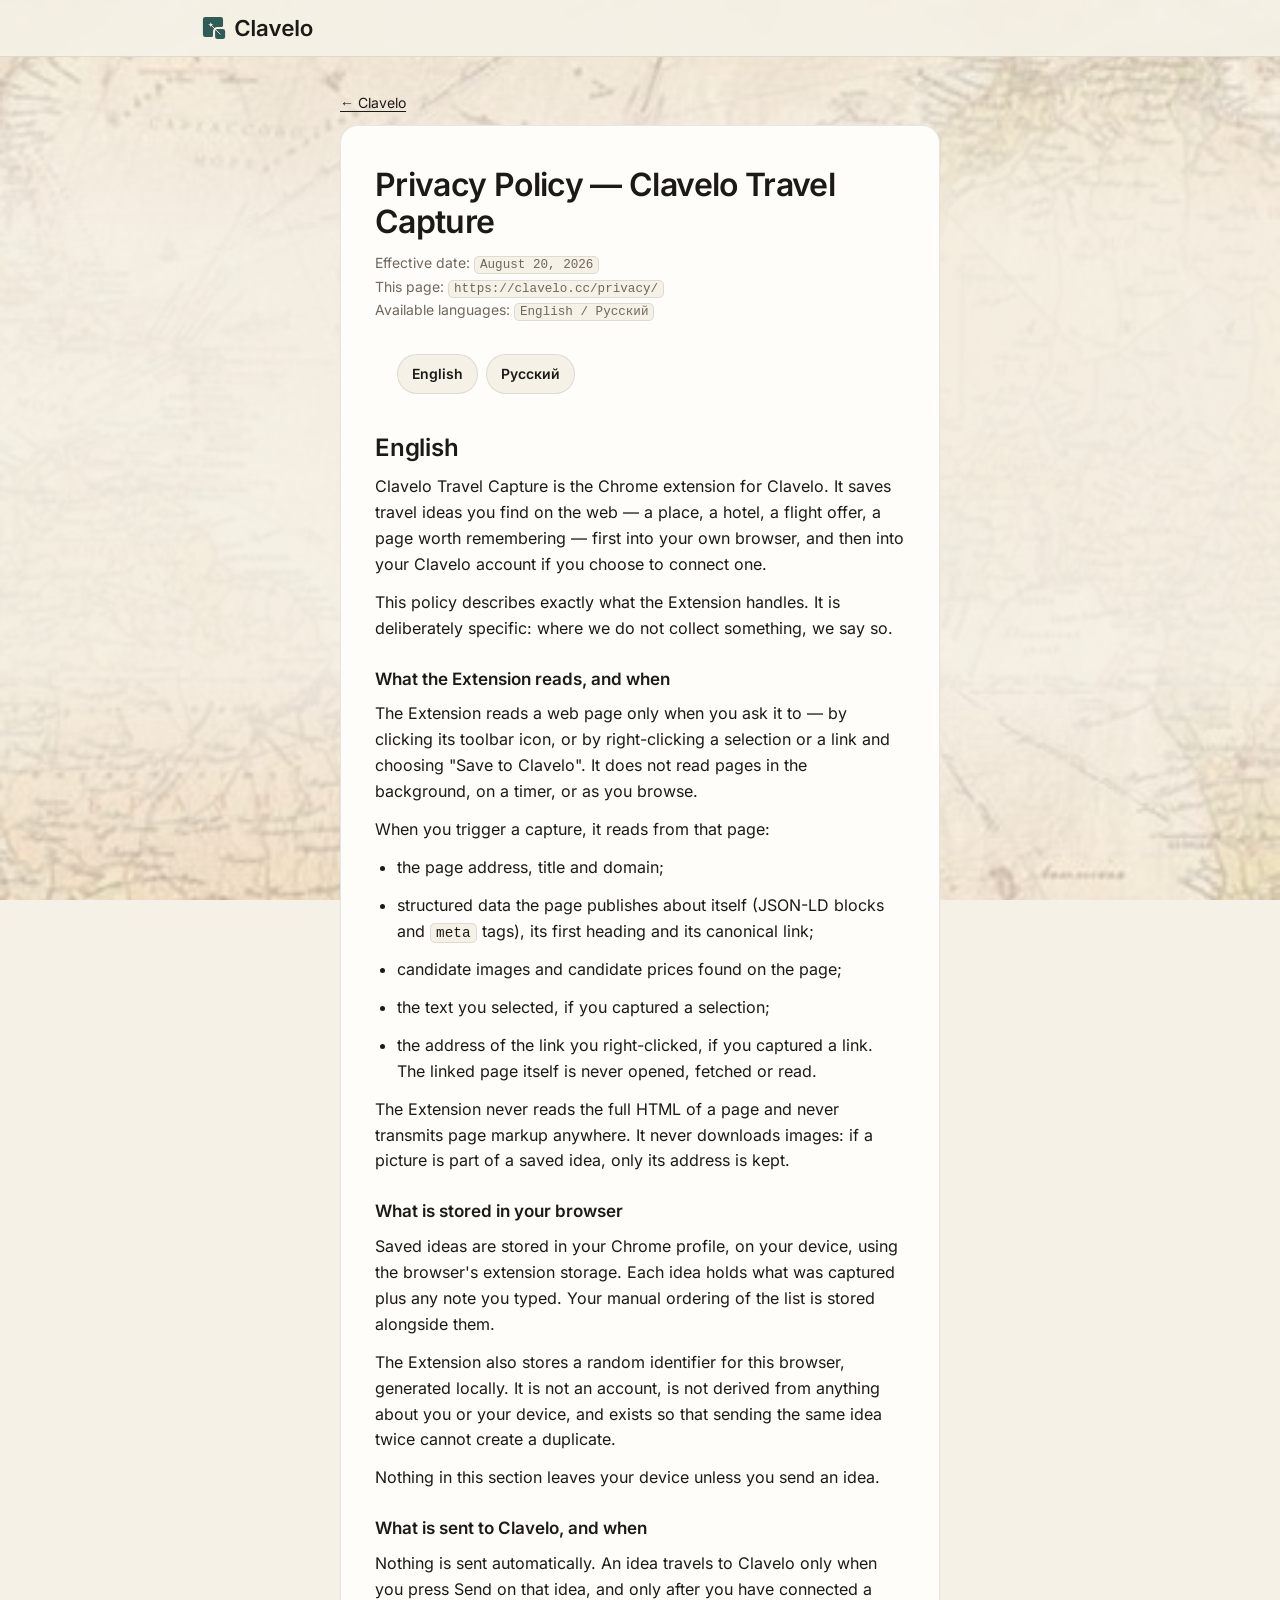
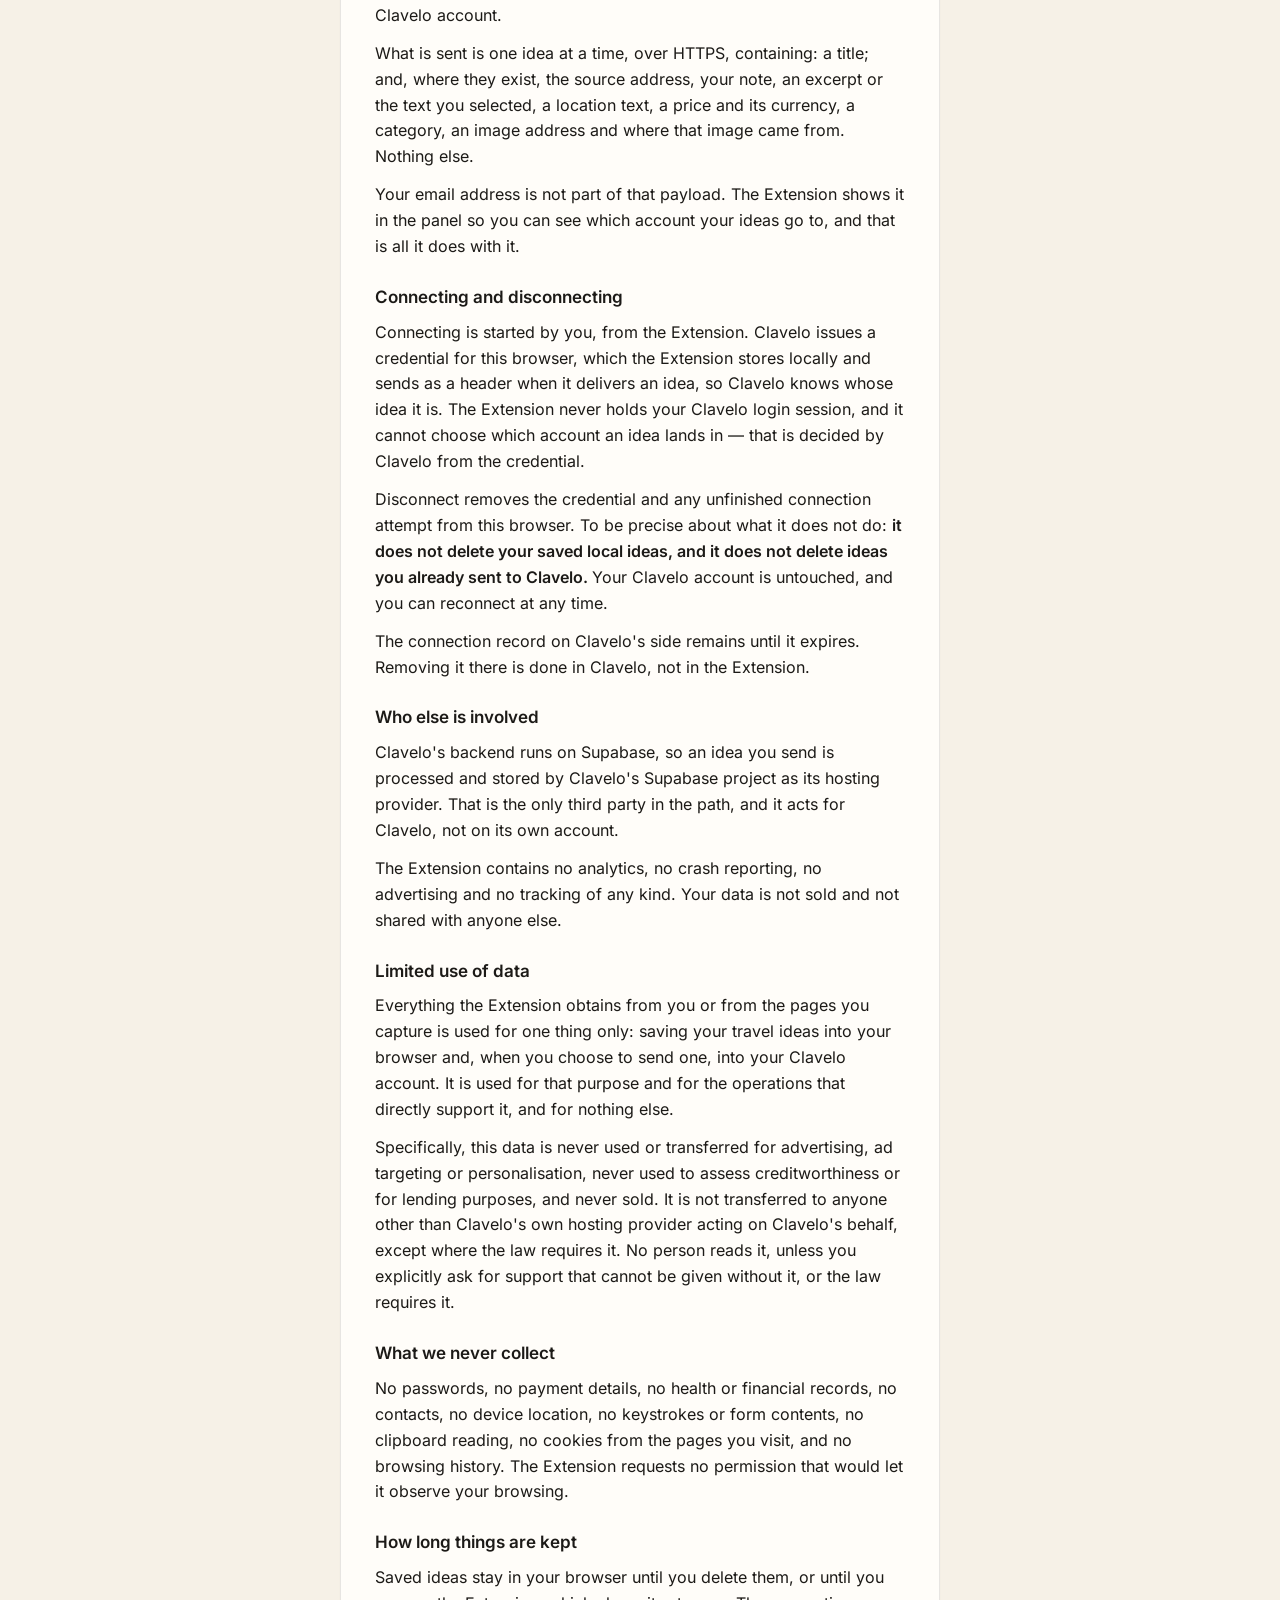
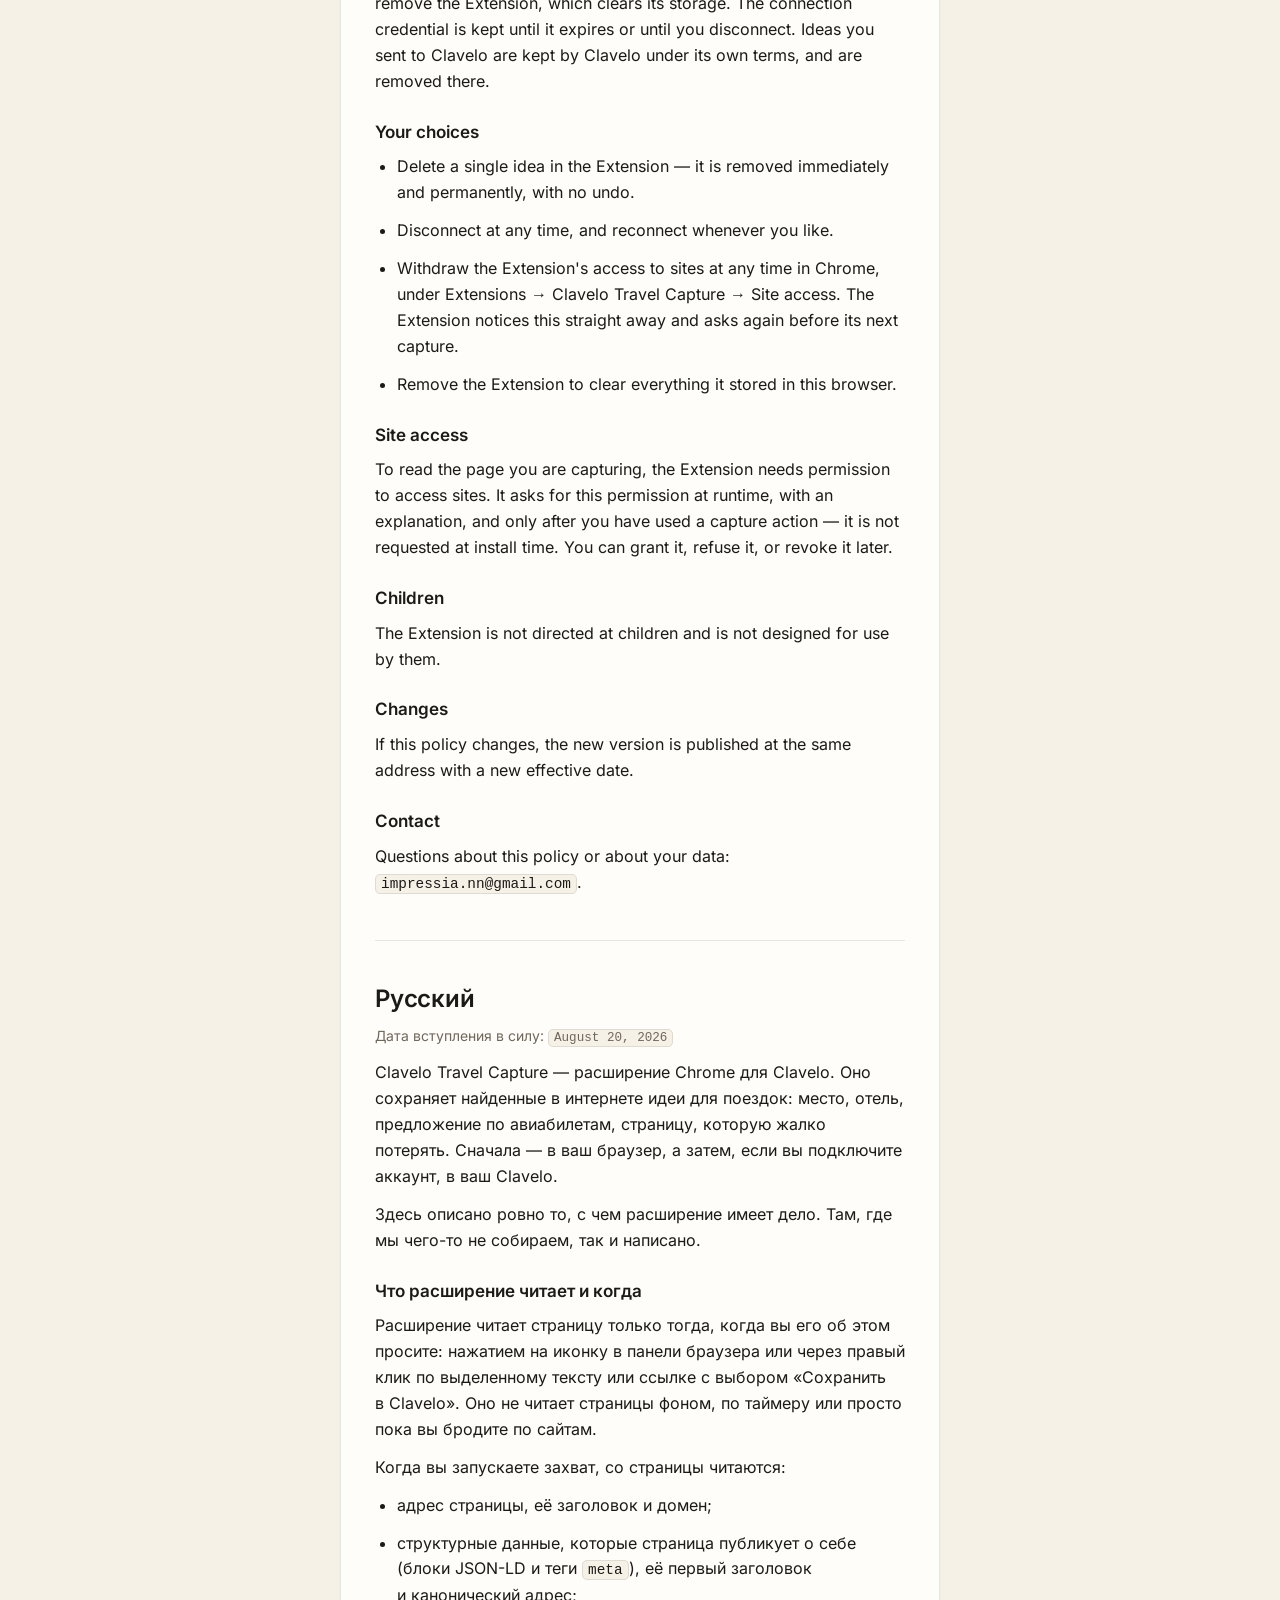
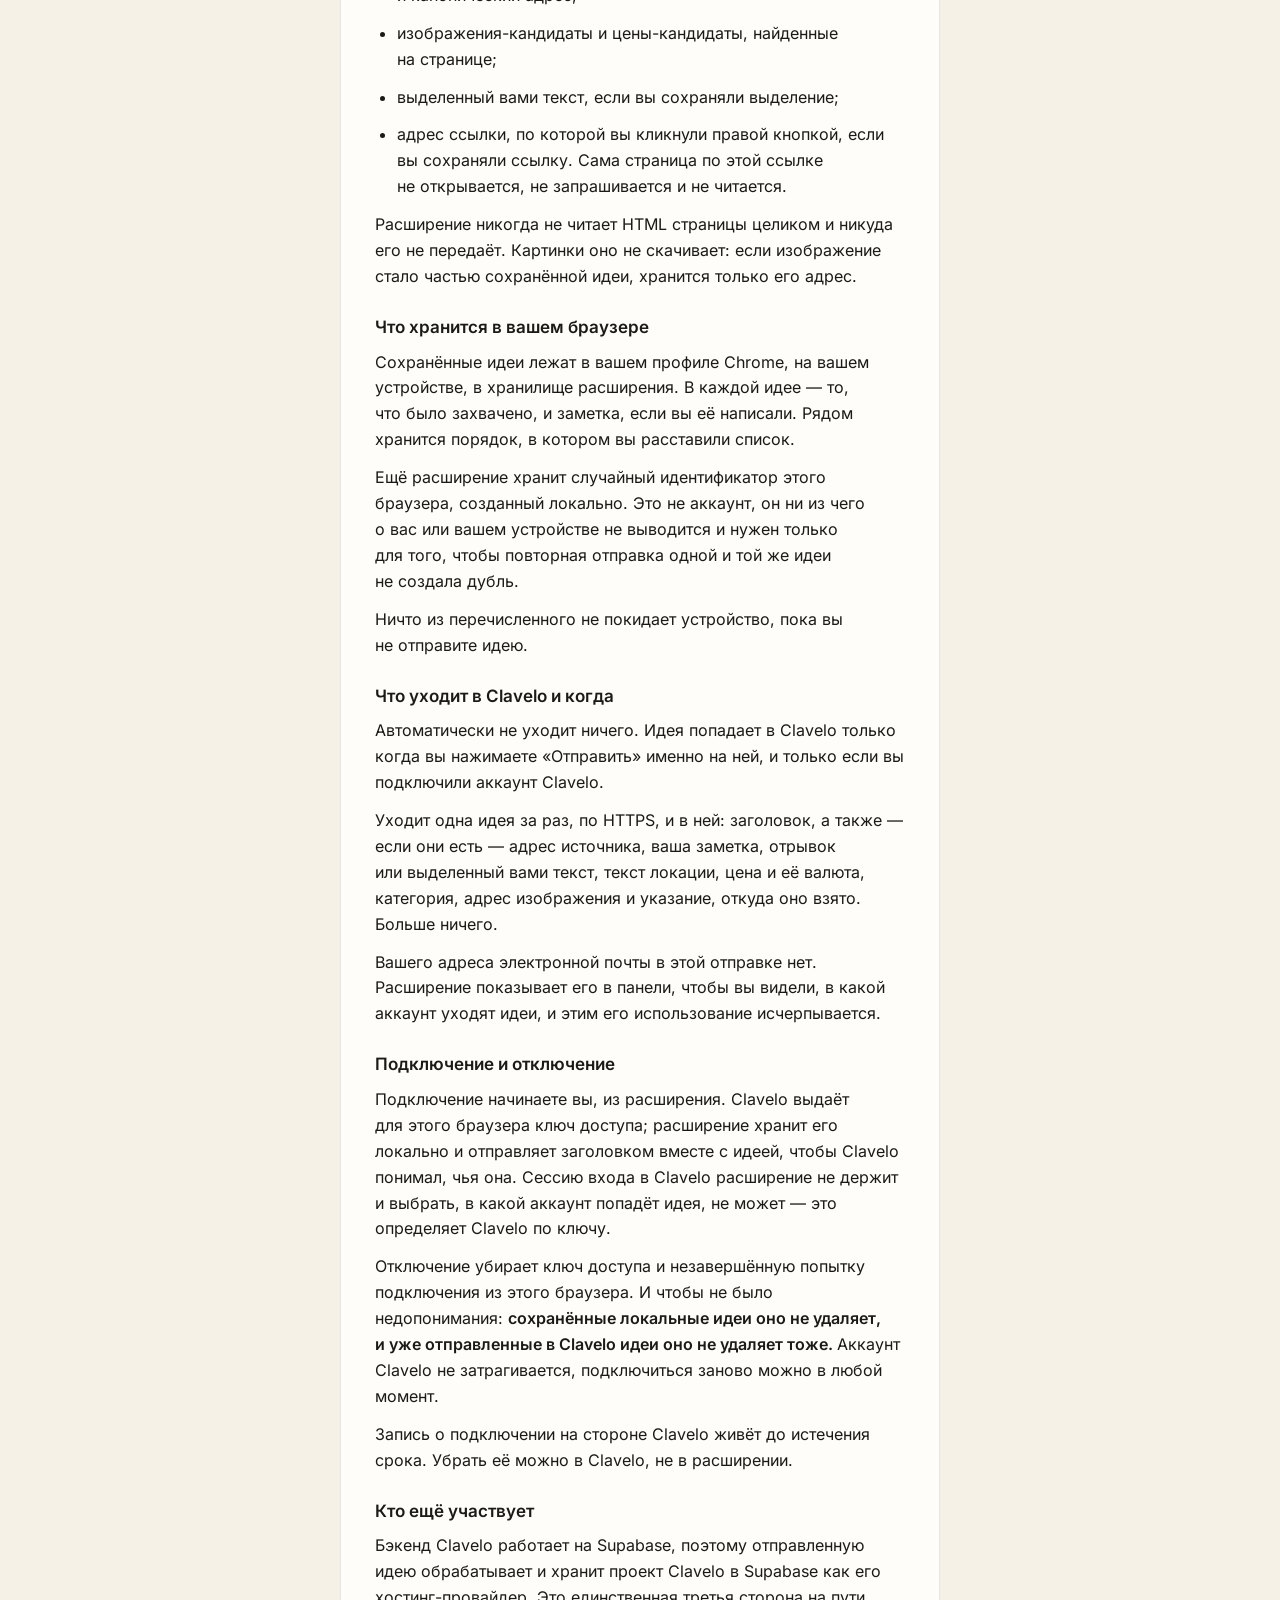
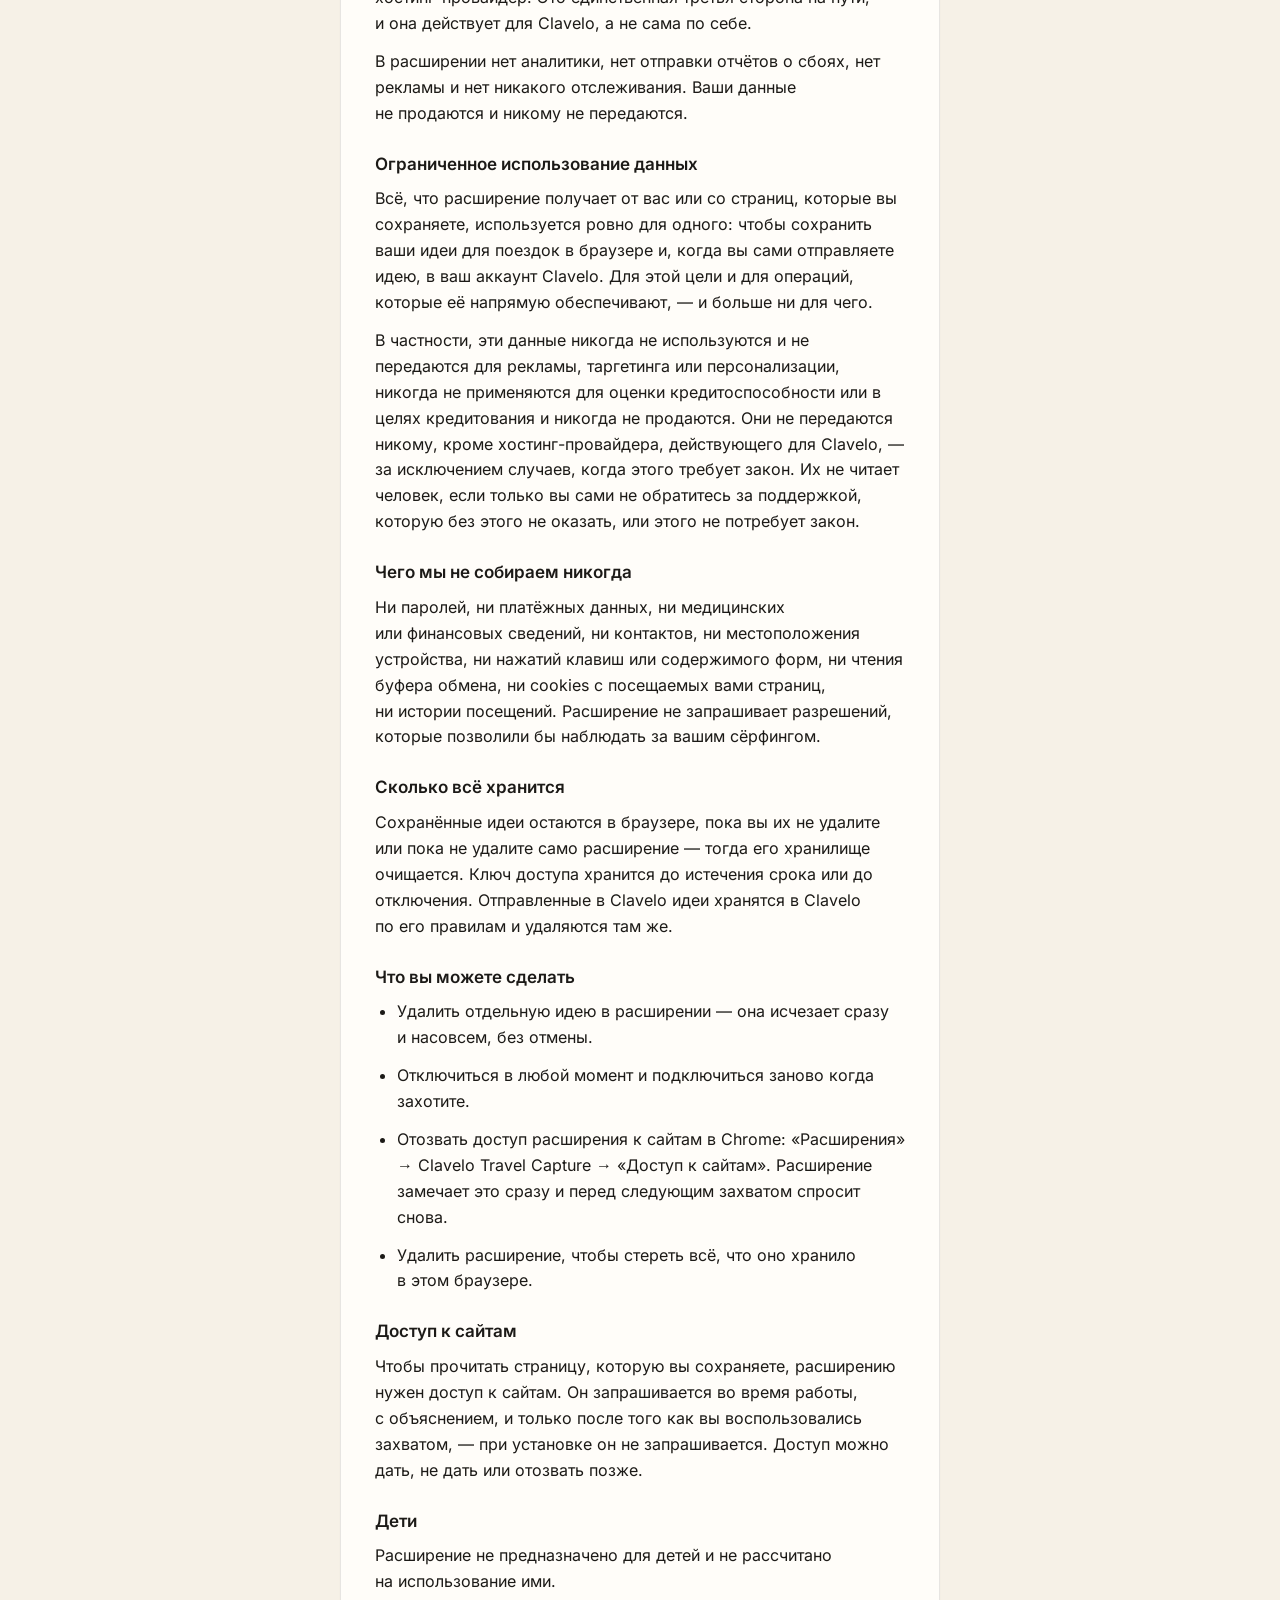
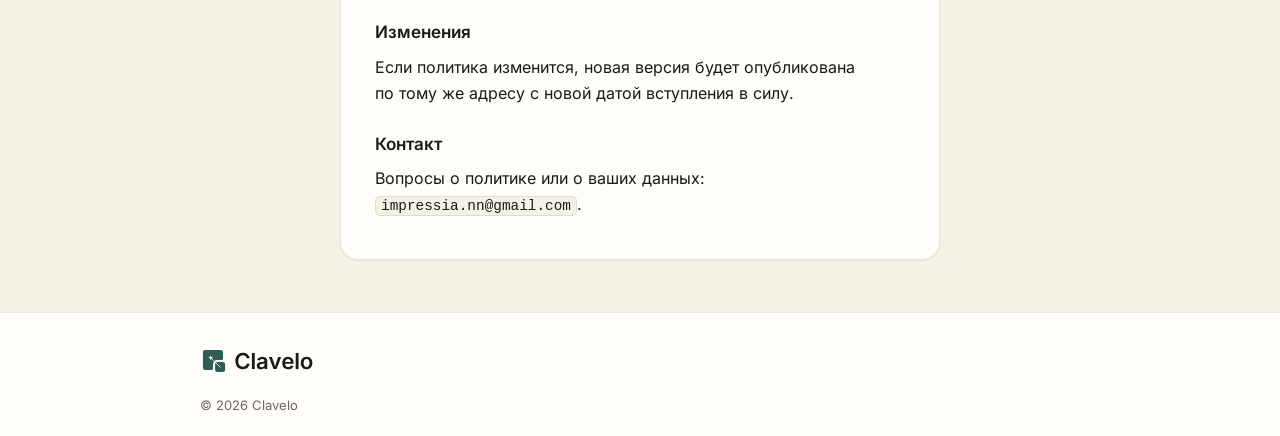
==== commit 43bc6c21: "Update landing for published Clavelo extension" ====
--- a/privacy/index.html
+++ b/privacy/index.html
@@ -4,10 +4,10 @@
     <meta charset="utf-8" />
     <meta name="viewport" content="width=device-width, initial-scale=1, viewport-fit=cover" />
     <meta name="theme-color" content="#2f5d55" />
-    <title>Privacy Policy — Backpacker Travel Capture</title>
+    <title>Privacy Policy — Clavelo Travel Capture</title>
     <meta
       name="description"
-      content="Privacy policy for the Backpacker Travel Capture browser extension. English and Russian."
+      content="Privacy policy for the Clavelo Travel Capture browser extension. English and Russian."
     />
     <link rel="canonical" href="https://clavelo.cc/privacy/" />
     <link rel="icon" href="../assets/clavelo-mark-simple.svg" type="image/svg+xml" />
@@ -34,7 +34,7 @@
         <a class="doc-back" href="../">← Clavelo</a>
 
         <div class="doc-sheet">
-        <h1>Privacy Policy — Backpacker Travel Capture</h1>
+        <h1>Privacy Policy — Clavelo Travel Capture</h1>
         <p class="doc-meta">
           Effective date: <code>August 20, 2026</code><br />
           This page: <code>https://clavelo.cc/privacy/</code><br />
@@ -51,8 +51,8 @@
           <h2>English</h2>
 
           <p>
-            Backpacker Travel Capture is the Chrome extension currently
-            published for Clavelo. It saves travel ideas you find on the web — a
+            Clavelo Travel Capture is the Chrome extension for Clavelo. It saves
+            travel ideas you find on the web — a
             place, a hotel, a flight offer, a page worth remembering — first into
             your own browser, and then into your Clavelo account if you choose to
             connect one.
@@ -66,7 +66,7 @@
           <p>
             The Extension reads a web page only when you ask it to — by clicking
             its toolbar icon, or by right-clicking a selection or a link and
-            choosing "Save to Backpacker". It does not read pages in the
+            choosing "Save to Clavelo". It does not read pages in the
             background, on a timer, or as you browse.
           </p>
           <p>When you trigger a capture, it reads from that page:</p>
@@ -205,7 +205,7 @@
             <li>Disconnect at any time, and reconnect whenever you like.</li>
             <li>
               Withdraw the Extension's access to sites at any time in Chrome,
-              under Extensions → Backpacker Travel Capture → Site access. The
+              under Extensions → Clavelo Travel Capture → Site access. The
               Extension notices this straight away and asks again before its next
               capture.
             </li>
@@ -253,9 +253,8 @@
           </p>
 
           <p>
-            Backpacker Travel Capture — текущее название опубликованного
-            расширения Chrome для Clavelo. Оно сохраняет найденные в интернете
-            идеи для поездок: место, отель, предложение по авиабилетам, страницу,
+            Clavelo Travel Capture — расширение Chrome для Clavelo. Оно сохраняет
+            найденные в интернете идеи для поездок: место, отель, предложение по авиабилетам, страницу,
             которую жалко потерять. Сначала — в ваш браузер, а затем, если вы
             подключите аккаунт, в ваш Clavelo.
           </p>
@@ -268,7 +267,7 @@
           <p>
             Расширение читает страницу только тогда, когда вы его об этом
             просите: нажатием на иконку в панели браузера или через правый клик
-            по выделенному тексту или ссылке с выбором «Сохранить в Backpacker».
+            по выделенному тексту или ссылке с выбором «Сохранить в Clavelo».
             Оно не читает страницы фоном, по таймеру или просто пока вы бродите
             по сайтам.
           </p>
@@ -396,7 +395,7 @@
             <li>Отключиться в любой момент и подключиться заново когда захотите.</li>
             <li>
               Отозвать доступ расширения к сайтам в Chrome: «Расширения» →
-              Backpacker Travel Capture → «Доступ к сайтам». Расширение замечает
+              Clavelo Travel Capture → «Доступ к сайтам». Расширение замечает
               это сразу и перед следующим захватом спросит снова.
             </li>
             <li>
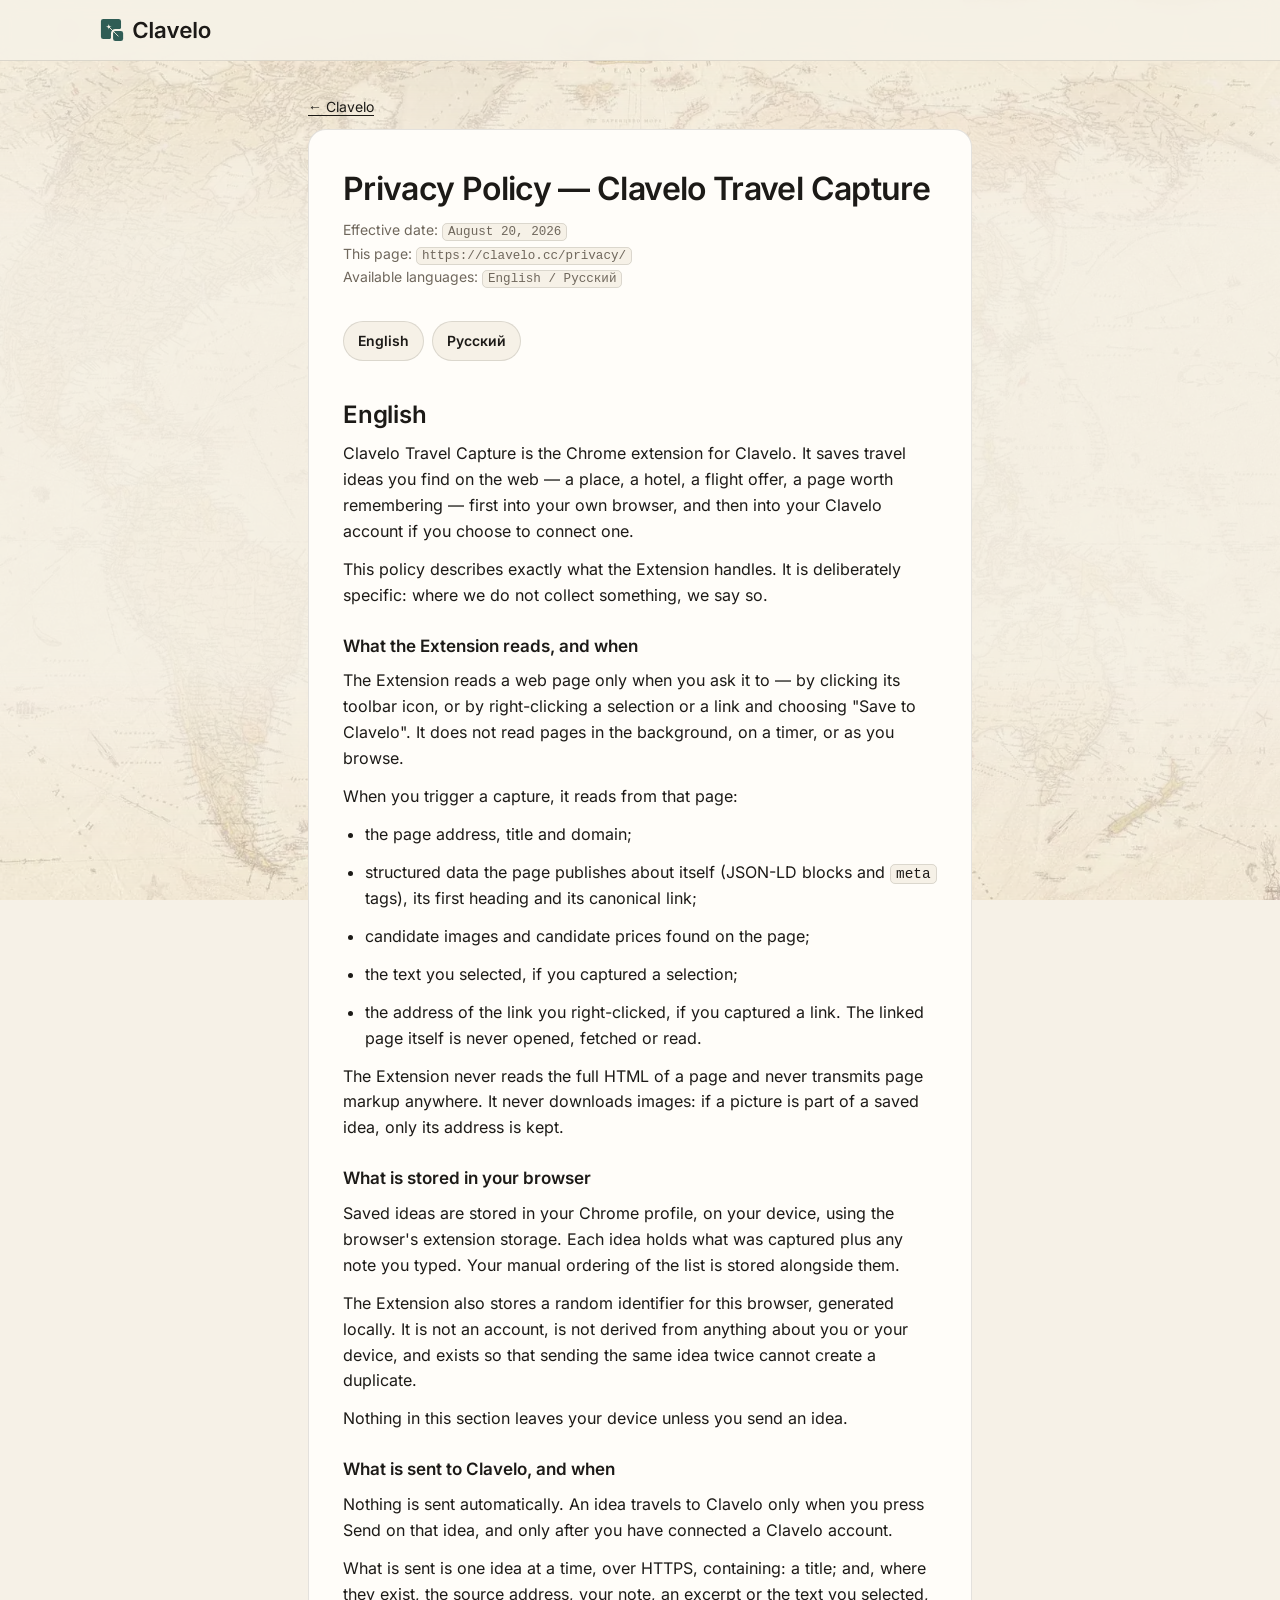
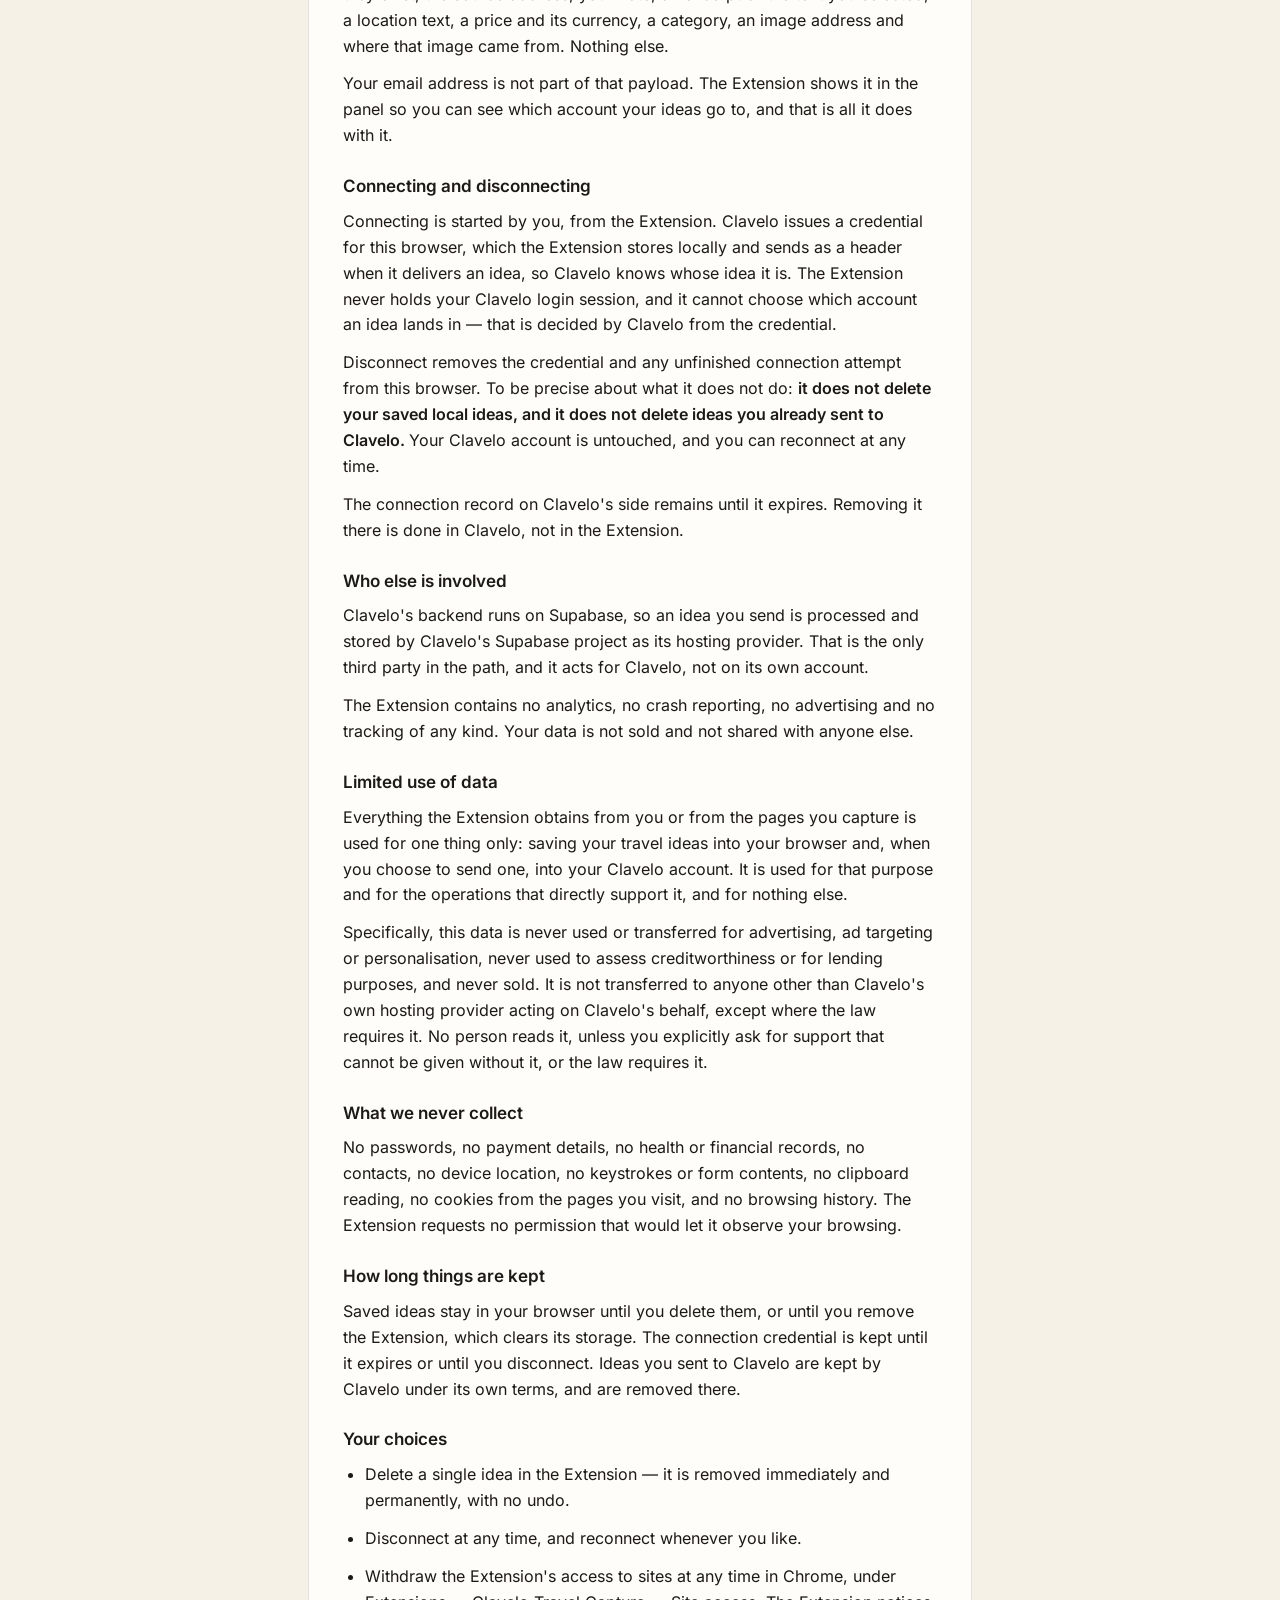
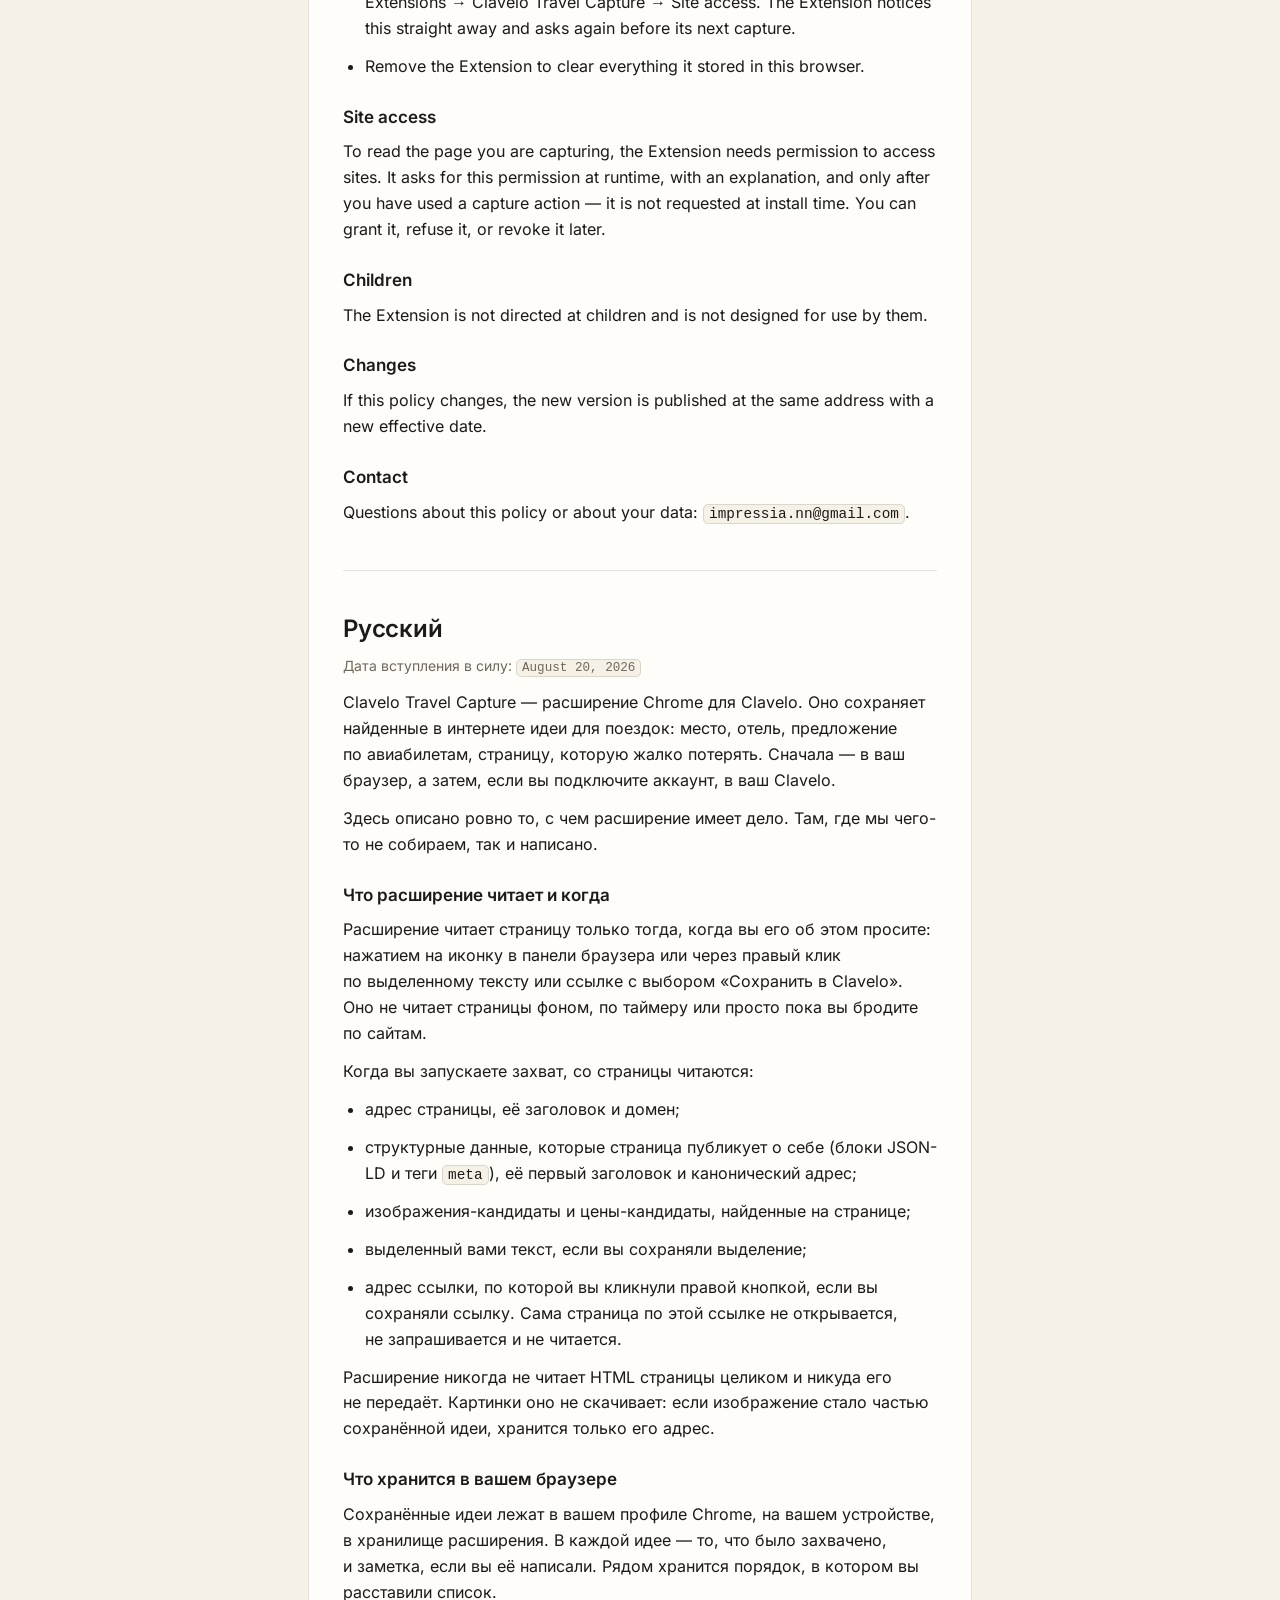
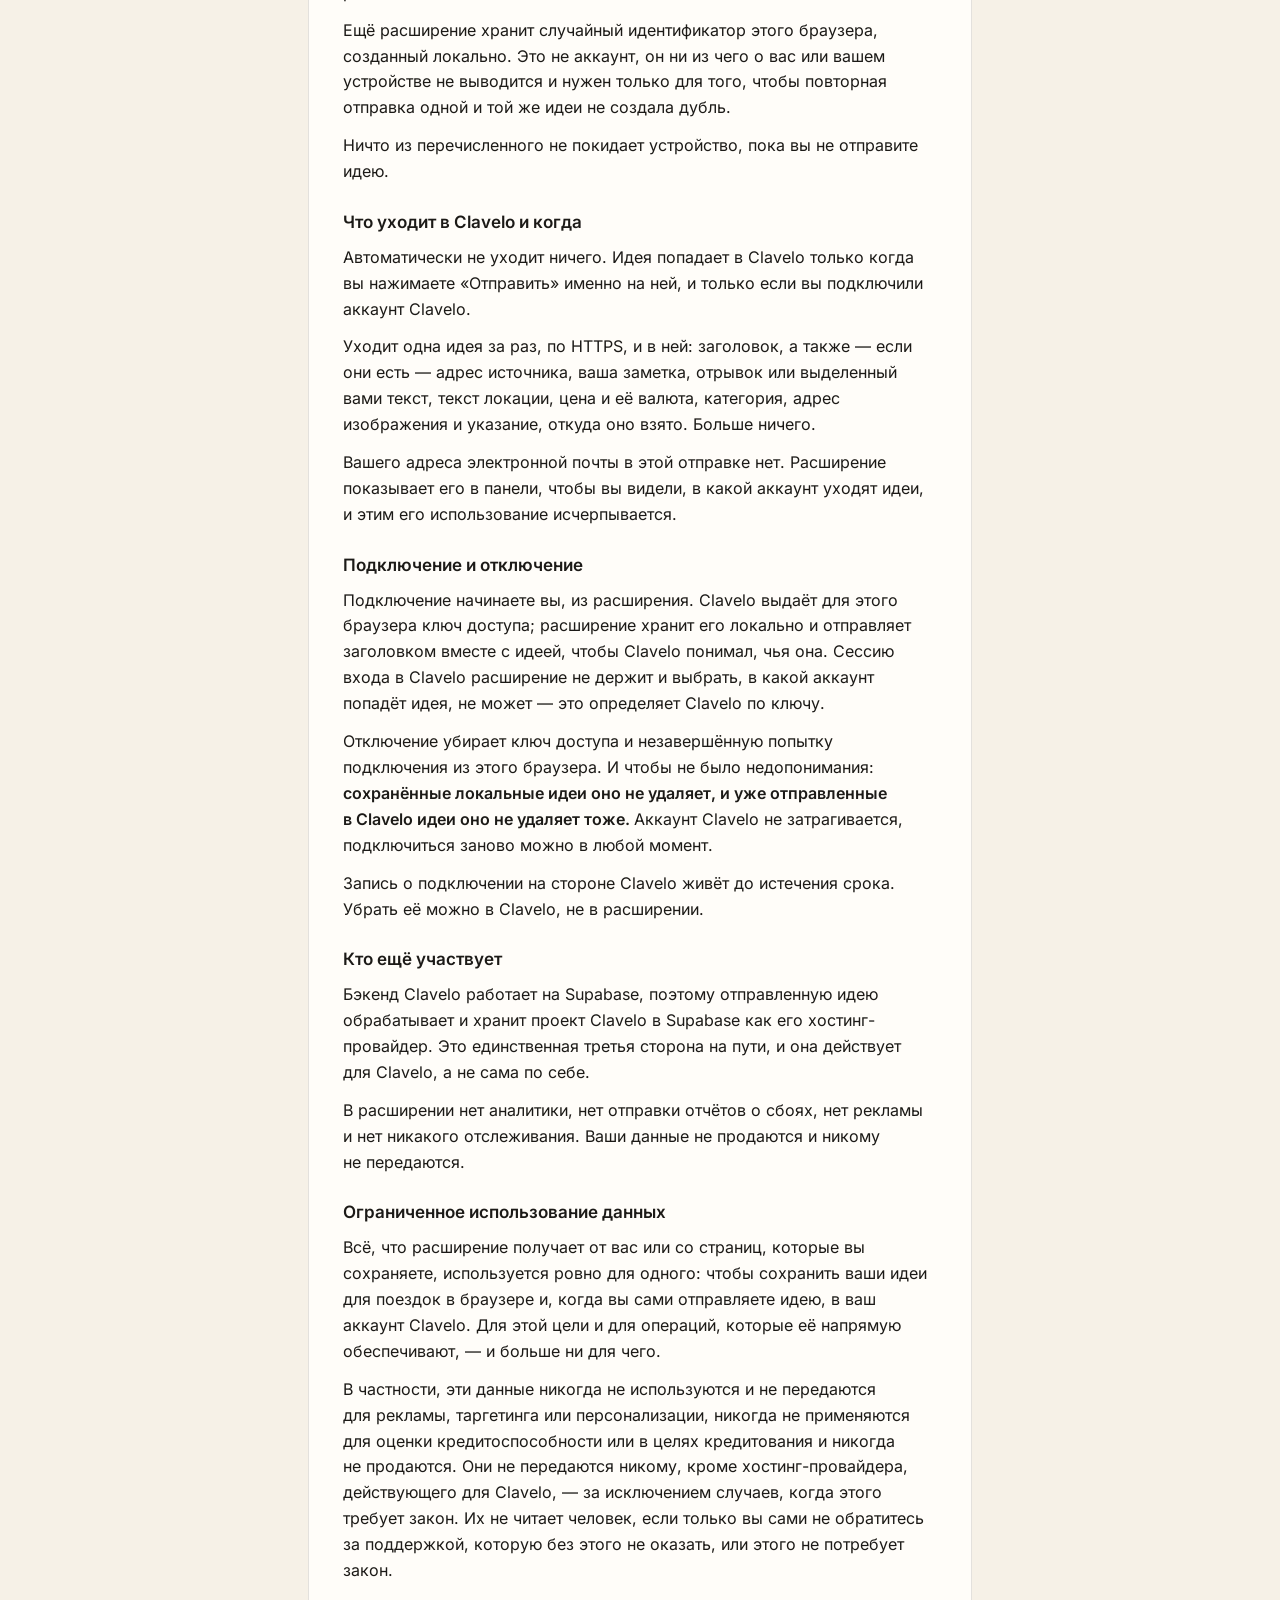
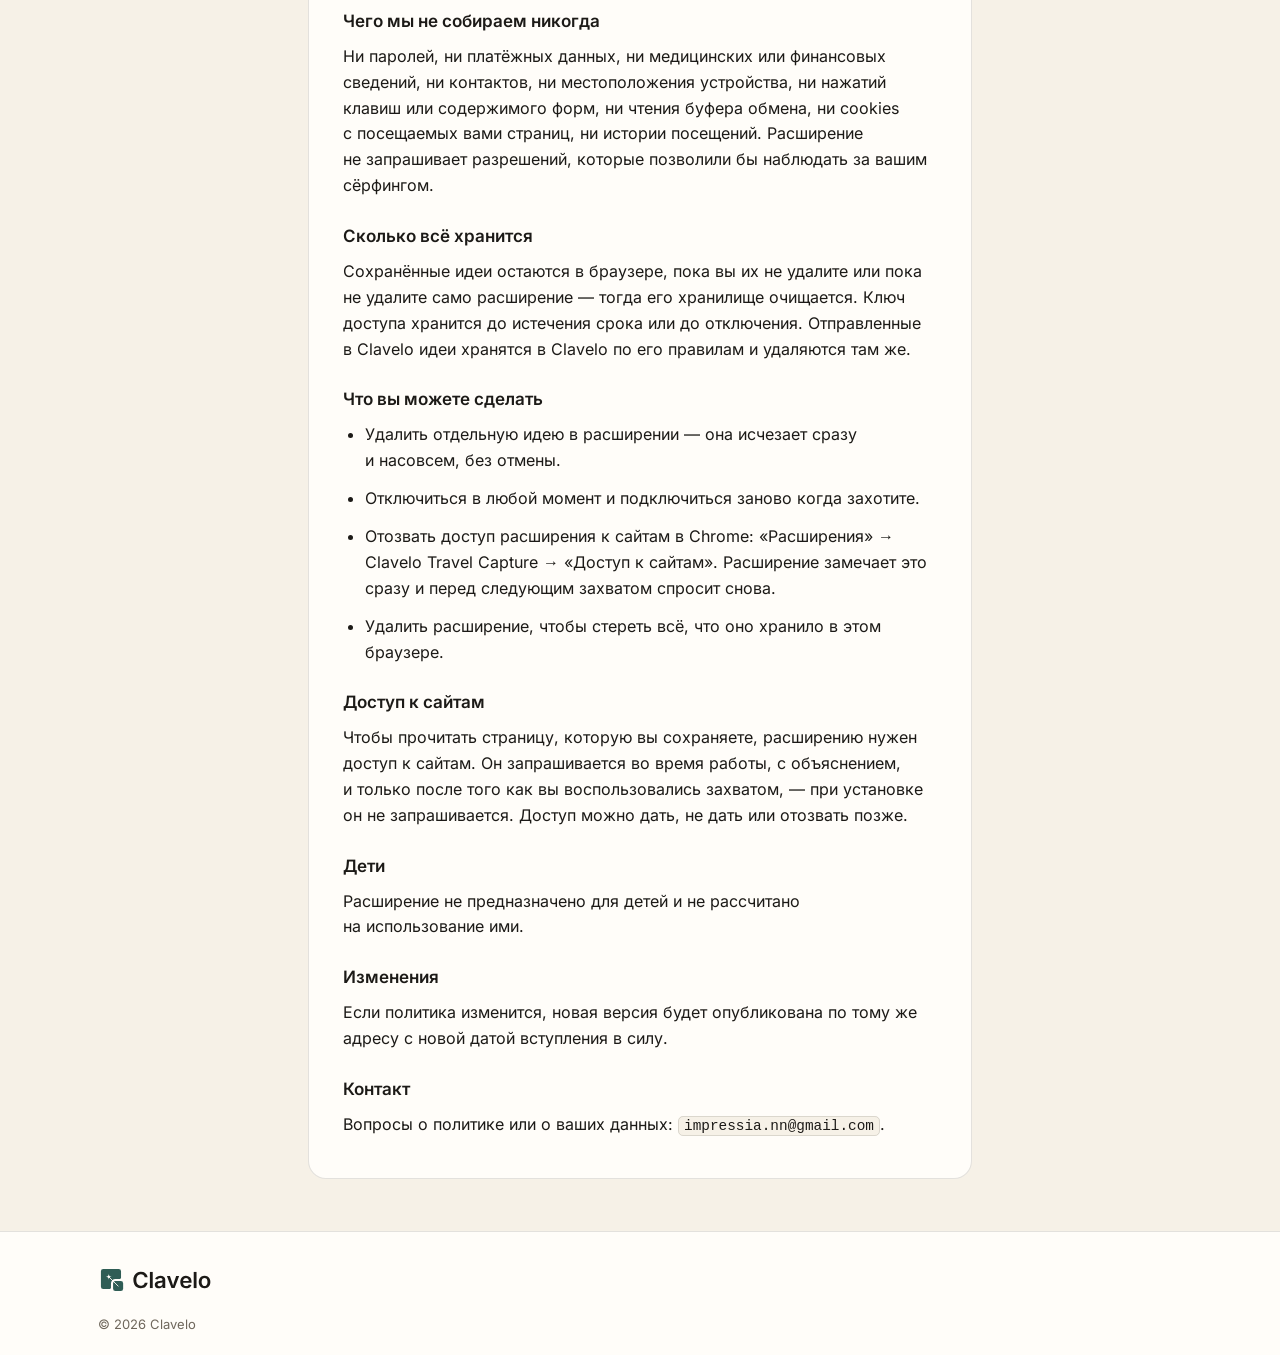
==== commit 99fc566b: "Версионировать CSS, JS и снимки, чтобы выпуски не смешивались в кэше На clavelo.cc Cloudflare отдаёт" ====
--- a/privacy/index.html
+++ b/privacy/index.html
@@ -15,7 +15,7 @@
     <link rel="icon" href="../assets/favicon-32.png" sizes="32x32" type="image/png" />
     <link rel="icon" href="../assets/favicon-16.png" sizes="16x16" type="image/png" />
     <link rel="apple-touch-icon" href="../assets/apple-touch-icon.png" sizes="180x180" />
-    <link rel="stylesheet" href="../styles.css" />
+    <link rel="stylesheet" href="../styles.css?v=b7a3a3997c" />
   </head>
 
   <body>
--- a/styles.css
+++ b/styles.css
@@ -1,12 +1,13 @@
 /* ============================================================
-   Backpacker Landing v0
-   Визуальный источник истины — композиционный слой главной
-   в 01_app/styles.css (токены --a-*, строки 5361+).
-
-   Устройство страницы повторяет главную приложения:
-   карта лежит под всем документом и не едет со скроллом,
-   а содержимое живёт в непрозрачных бумажных плашках.
-   Поэтому текст никогда не оказывается на карте.
+   Clavelo Landing v2
+   Три сценария одной системы: своя поездка, программа для группы,
+   программа участника. Палитра и шрифт — те же, что в приложении
+   (01_app/styles.css, токены --a-*), цвета ролей — корешки карточек
+   событий приложения.
+
+   Сквозной мотив — знак Clavelo: большой квадрат и четверть,
+   отодвинутая по диагонали с ровным зазором. Он задаёт композицию
+   героя и фоновые плитки у снимков.
    ============================================================ */
 
 @font-face {
@@ -29,28 +30,41 @@
 }
 
 :root {
-  /* Бумага и чернила — ровно как в приложении */
+  /* Бумага и чернила — как в приложении */
   --paper: #f6f1e7;
   --card: #fffdf9;
   --ink: #1c1a17;
   --ink-soft: #6f675c;
-  --line: rgba(28, 26, 23, 0.1);
+  --line: rgba(28, 26, 23, 0.12);
   --brand: #2f5d55;
+  --brand-hover: #264c45;
   --kraft: #ede0c6;
 
-  --gap: 14px;
-  /* Поля от краёв экрана. Вдвое шире внутреннего ритма приложения:
-     карта должна дышать вокруг плашек, а не выглядывать полоской. */
-  --pad: 36px;
-  /* Единственный вертикальный шаг между плашками. Одно значение на все
-     ширины: между снимком героя, разделами и карточками доказательств
-     расстояние обязано быть одинаковым, иначе страница читается как
-     набор групп, а не как ровная лента. */
-  --block: 100px;
-  --maxw: 1040px;
-
-  --card-shadow: 0 1px 2px rgba(28, 26, 23, 0.04);
-  --shot-shadow: 0 20px 40px rgba(28, 26, 23, 0.14);
+  /* Тёмная полоса организатора. Текст на ней — бумага:
+     #f6f1e7 на #1d3b35 даёт 11,5:1, приглушённый вариант — 8,1:1. */
+  --deep: #1d3b35;
+  --on-deep: #f6f1e7;
+  --on-deep-soft: rgba(246, 241, 231, 0.8);
+  --on-deep-line: rgba(246, 241, 231, 0.22);
+
+  /* Корешки карточек событий в приложении */
+  --slate: #44637e;
+  --ochre: #8a6d2e;
+  --terra: #a2503a;
+  --slate-tint: #e1e7ea;
+
+  /* На крафте и голубой подложке --ink-soft не держит 4,5:1 (4,28),
+     поэтому второстепенный текст там темнее: #554d43 — 6,3:1 на крафте. */
+  --ink-muted: #554d43;
+
+  --pad: 20px;
+  --maxw: 1180px;
+  --section: 76px;
+  --radius: 24px;
+
+  --shadow-soft: 0 1px 2px rgba(28, 26, 23, 0.05);
+  --shadow-shot: 0 24px 48px rgba(28, 26, 23, 0.16);
+  --shadow-deep: 0 28px 60px rgba(0, 0, 0, 0.32);
 }
 
 * {
@@ -59,8 +73,6 @@
 
 html {
   -webkit-text-size-adjust: 100%;
-  /* Фон объявлен на html, чтобы фон body не уезжал на канву и
-     карта в body::before имела что перекрывать. */
   background: var(--paper);
 }
 
@@ -78,61 +90,63 @@
   color: var(--ink);
   font-family: Inter, "Noto Sans Georgian", "Noto Sans Armenian", "Segoe UI",
     Arial, Roboto, system-ui, sans-serif;
-  font-size: 15px;
+  font-size: 16px;
   font-weight: 400;
   line-height: 1.55;
   overflow-wrap: break-word;
 }
 
-html[lang="zh-Hans"] body {
-  font-family: "Microsoft YaHei", "PingFang SC", "Noto Sans CJK SC", "Segoe UI",
-    Arial, system-ui, sans-serif;
-}
-
-/* Карта — среда, а не текстура. position: fixed, а не
-   background-attachment: fixed — второй игнорируется на iOS,
-   и карта поехала бы вместе с содержимым. Маска повторяет
-   главную приложения: плотно у кромок кадра, тише в середине. */
+/* Карта — среда, как на главной приложения. position: fixed, а не
+   background-attachment: fixed — второй игнорируется на iOS. Маска та же,
+   что в приложении: плотно у кромок кадра, тише в середине. Источник —
+   та же старинная карта мира (05_design/2010x1400_capuchin_2017.jpg):
+   на телефоне портретный фрагмент Атлантики, как в приложении, но из
+   исходника в полтора раза крупнее; на широком экране — карта целиком,
+   чтобы не растягивать узкий кадр втрое. Контрастные полосы
+   (организаторы, свои поездки) лежат поверх карты и закрывают её. */
 body::before {
   content: "";
   position: fixed;
   inset: 0;
-  z-index: 0;
+  /* Ниже фона контрастных полос: тёмная и крафтовая полосы закрывают карту. */
+  z-index: -1;
   pointer-events: none;
   opacity: 0.4;
-  background-image: url("./assets/map-home.jpg");
+  background-image: url("./assets/map-portrait.webp");
   background-size: cover;
   background-position: center;
-  -webkit-mask-image: linear-gradient(
-    180deg,
-    #000 0%,
-    rgba(0, 0, 0, 0.18) 26%,
-    rgba(0, 0, 0, 0.18) 74%,
-    #000 100%
-  );
-  mask-image: linear-gradient(
-    180deg,
-    #000 0%,
-    rgba(0, 0, 0, 0.18) 26%,
-    rgba(0, 0, 0, 0.18) 74%,
-    #000 100%
-  );
-}
-
-body > * {
+  -webkit-mask-image: linear-gradient(180deg, #000 0%, rgba(0, 0, 0, 0.18) 26%, rgba(0, 0, 0, 0.18) 74%, #000 100%);
+  mask-image: linear-gradient(180deg, #000 0%, rgba(0, 0, 0, 0.18) 26%, rgba(0, 0, 0, 0.18) 74%, #000 100%);
+}
+
+@media (min-width: 700px) {
+  body::before {
+    background-image: url("./assets/map-wide.webp");
+  }
+}
+
+/* Слои: карта (-1) → фоны полос → бегущие плитки (0) → содержимое (1).
+   Плитки идут и поверх контрастных полос, но под текстом и снимками:
+   содержимое каждого раздела живёт в .wrap, и оно выше полосы плиток. */
+.wrap,
+.site-footer .wrap {
   position: relative;
   z-index: 1;
 }
 
-/* ПРАВИЛО КОНТРАСТА НАД КАРТОЙ.
-   Замерено по самому файлу карты: средняя светлота 194, минимальная 50,
-   3,3% пикселей темнее 120. Под слоем 0,4 это даёт фон от 222 в среднем
-   до 165 в худшем месте. На таком фоне --ink-soft даёт 4,16 в среднем и
-   2,25 в худшем — ниже AA. --ink держит 7,02 даже в худшем.
-   Отсюда правило: --ink-soft живёт только на плашках, а текст, лежащий
-   прямо на карте, всегда --ink. Иерархию здесь держит кегль, не цвет. */
-.hero .kicker,
-.cta-note {
+/* ПРАВИЛО КОНТРАСТА НАД КАРТОЙ (из v0, замерено по самому файлу карты):
+   под слоем 0,4 фон в худшем месте опускается до 165 из 255. --ink-soft
+   даёт на нём 2,25, --ink — 7,02. Поэтому текст, лежащий прямо на карте,
+   всегда --ink; иерархию держит кегль. На плашках, фото-подписях и
+   тёмной полосе правило не нужно. */
+body .hero-lead,
+body .hero-note,
+body .roles .section-lead,
+body .guests .section-lead,
+body .facts span,
+body .days-shot figcaption,
+body .closing-note,
+body .kicker {
   color: var(--ink);
 }
 
@@ -268,6 +282,18 @@
   }
 }
 
+html[lang="zh-Hans"] body {
+  font-family: "Microsoft YaHei", "PingFang SC", "Noto Sans CJK SC", "Segoe UI",
+    Arial, system-ui, sans-serif;
+}
+
+/* Длинные слова в грузинском и армянском не должны задавать min-content
+   шире 320 px. Перенос включается только когда слово иначе не помещается. */
+html:lang(ka) body,
+html:lang(hy) body {
+  overflow-wrap: anywhere;
+}
+
 img,
 svg {
   display: block;
@@ -288,7 +314,9 @@
 }
 
 p,
-ul {
+ul,
+ol,
+figure {
   margin: 0;
 }
 
@@ -321,160 +349,8 @@
   outline-color: var(--ink);
 }
 
-/* ---------- Общая раскладка ---------- */
-
-.wrap {
-  width: 100%;
-  max-width: var(--maxw);
-  margin: 0 auto;
-  padding: 0 var(--pad);
-}
-
-/* ЕДИНЫЙ ШАГ МЕЖДУ ПЛАШКАМИ.
-   Раньше ритм складывался из собственных полей секций, и расстояния
-   выходили разными: между снимком героя и первой плашкой — два шага,
-   между секциями — один, внутри сетки доказательств — свой gap.
-   Теперь шаг задаётся в одном месте: main раздаёт его между блоками,
-   сетка доказательств берёт то же значение. Ни одна секция не носит
-   вертикальных полей, поэтому новый раздел встаёт в общий ритм сам. */
-main {
-  display: grid;
-  gap: var(--block);
-}
-
-.section {
-  padding: 0;
-}
-
-/* Плашка. Одни и те же значения, что у карточек на главной
-   приложения: своя рамка, бумажный фон, один мягкий тень-намёк. */
-.card {
-  padding: 20px;
-  border: 1px solid var(--line);
-  border-radius: 18px;
-  background: var(--card);
-  box-shadow: var(--card-shadow);
-}
-
-/* Одиночная плашка не должна разъезжаться на всю ширину десктопа. */
-.narrow {
-  max-width: 640px;
-  margin-inline: auto;
-}
-
-.kicker {
-  margin: 0 0 8px;
-  color: var(--ink-soft);
-  font-size: 11px;
-  font-weight: 600;
-  letter-spacing: 0.1em;
-  line-height: 1.3;
-  text-transform: uppercase;
-}
-
-/* Мысль с новой строки остаётся с новой строки. Тот же приём,
-   что на экране приветствия приложения: каждая строка — свой span.
-   Внутри строки перенос по-прежнему свободный, поэтому длинная
-   строка на 320 px просто занимает две. */
-.lines span {
-  display: block;
-}
-
-.lines span + span {
-  margin-top: 5px;
-}
-
-.lede {
-  color: var(--ink-soft);
-  font-size: 15px;
-  line-height: 1.55;
-}
-
-/* Длинные слова в грузинском и армянском не должны задавать min-content
-   шире 320 px. Перенос включается только когда слово иначе не помещается. */
-html:lang(ka) body,
-html:lang(hy) body {
-  overflow-wrap: anywhere;
-}
-
-/* Эмодзи чуть крупнее строки и не отрывается от последнего слова. */
-.emoji {
-  display: inline-block;
-  font-size: 1.25em;
-  line-height: 1;
-  vertical-align: -0.12em;
-  white-space: nowrap;
-}
-
-.card h3 + .lines,
-.card h2 + .lines,
-.card h3 + .lede,
-.card h2 + .lede {
-  margin-top: 12px;
-}
-
-/* ---------- Список-перечисление ---------- */
-
-/* Список выключен влево и отбит от края плашки заметным отступом.
-   Отступ задан явно, а не получается сам из центрирования: при
-   центрировании его величина зависела от длины самого длинного пункта,
-   и в двух блоках он выходил разным (155 px против 99 px на десктопе).
-   Явное значение делает оба списка одинаковыми на любой ширине. */
-.bullets {
-  display: grid;
-  gap: 9px;
-  margin: 0;
-  padding: 0 0 0 clamp(28px, 7vw, 72px);
-  list-style: none;
-}
-
-/* Пункт — обычный текстовый блок с маркером в отступе, а не сетка.
-   При сетке пояснение после тире оказывалось отдельной ячейкой и
-   уезжало на свою строку: «Участники» и «— компания друзей» вставали
-   друг под другом и разваливали два столбца. */
-.bullets li {
-  position: relative;
-  padding-left: 15px;
-  font-size: 15px;
-  line-height: 1.45;
-}
-
-.bullets li::before {
-  content: "";
-  position: absolute;
-  left: 0;
-  top: 0.6em;
-  width: 5px;
-  height: 5px;
-  border-radius: 2px;
-  background: var(--brand);
-}
-
-/* Пояснение после тире раньше уводилось в серый. В перечислении, которое
-   работает как удар, это гасило вторую половину каждой строки — держим
-   весь список одним цветом. */
-.bullets li span {
-  color: inherit;
-}
-
-/* ---------- Шапка ---------- */
-
-.site-header {
-  position: sticky;
-  top: 0;
-  z-index: 10;
-  border-bottom: 1px solid var(--line);
-  background: rgba(246, 241, 231, 0.92);
-  backdrop-filter: saturate(1.1) blur(8px);
-  -webkit-backdrop-filter: saturate(1.1) blur(8px);
-}
-
-.site-header .wrap {
-  display: flex;
-  align-items: center;
-  justify-content: space-between;
-  gap: 10px;
-  min-height: 56px;
+main:focus {
+  outline: none;
 }
 
 .sr-only {
@@ -489,52 +365,74 @@
   border: 0;
 }
 
-.language-control {
-  display: inline-flex;
-  align-items: center;
-  min-width: 0;
-  margin-left: auto;
-}
-
-.language-select {
-  width: min(146px, 46vw);
-  min-height: 40px;
-  padding: 7px 30px 7px 11px;
-  border: 1px solid var(--line);
-  border-radius: 12px;
-  background: var(--card);
-  color: var(--ink);
-  font: inherit;
-  font-size: 14px;
-  font-weight: 600;
-}
-
-.language-select:focus-visible {
-  outline: 3px solid rgba(47, 93, 85, 0.34);
-  outline-offset: 2px;
-}
-
-.brand {
+/* ---------- Общая раскладка ---------- */
+
+.wrap {
+  width: 100%;
+  max-width: var(--maxw);
+  margin: 0 auto;
+  padding: 0 var(--pad);
+}
+
+/* Значимая фраза — с новой строки. Текст режет i18n.js по предложениям,
+   а не <br> в переводе: так правило работает одинаково на всех языках. */
+.phrase {
+  display: block;
+}
+
+.phrase + .phrase {
+  margin-top: 0.35em;
+}
+
+/* В заголовках фраза тоже с новой строки, но без абзацного зазора. */
+h1 .phrase + .phrase,
+h2 .phrase + .phrase {
+  margin-top: 0;
+}
+
+.kicker {
   display: inline-flex;
   align-items: center;
   gap: 10px;
-  /* Логотип 26px высотой, но это ссылка: цель нажатия не опускаем
-     ниже 44px даже там, где сама графика меньше. */
-  min-height: 44px;
-  color: var(--ink);
-  text-decoration: none;
-}
-
-.brand img {
-  width: 116px;
-  height: 28px;
-  object-fit: contain;
-}
-
-.brand span {
-  font-size: 16px;
+  margin: 0 0 16px;
+  color: var(--brand);
+  font-size: 12px;
   font-weight: 600;
-  letter-spacing: 0.055em;
+  letter-spacing: 0.12em;
+  line-height: 1.3;
+  text-transform: uppercase;
+}
+
+/* Маленькая четверть знака перед кикером */
+.kicker::before {
+  content: "";
+  flex: none;
+  width: 9px;
+  height: 9px;
+  border-radius: 2.5px;
+  background: var(--brand);
+}
+
+.section-head {
+  max-width: 760px;
+}
+
+.section-head h2,
+.org-head h2,
+.guests-copy h2,
+.closing h2 {
+  font-size: clamp(30px, 7.4vw, 52px);
+  line-height: 1.06;
+  letter-spacing: -0.03em;
+  text-wrap: balance;
+}
+
+.section-lead {
+  margin-top: 16px;
+  color: var(--ink-soft);
+  font-size: 18px;
+  line-height: 1.5;
+  max-width: 38em;
 }
 
 /* ---------- Кнопки ---------- */
@@ -556,259 +454,791 @@
   /* Подпись задаёт ширину: две строки перевода не ломают кнопку. */
   overflow-wrap: normal;
   hyphens: auto;
+  transition: background-color 140ms ease, border-color 140ms ease, transform 140ms ease;
+}
+
+.btn:active {
+  transform: translateY(1px);
 }
 
 .btn-primary {
   background: var(--brand);
   color: #fff;
-  box-shadow: 0 8px 20px rgba(28, 26, 23, 0.18);
+  box-shadow: 0 8px 20px rgba(28, 26, 23, 0.16);
 }
 
 .btn-primary:focus-visible {
   outline-color: var(--ink);
 }
 
-.btn-primary:active {
-  transform: translateY(1px);
-}
-
-/* Вторичная кнопка сейчас не используется. Стиль задан заранее для
-   будущего CTA расширения и store-бейджей, чтобы подстановка ссылки
-   не требовала правки CSS. */
-.btn-secondary {
-  min-height: 48px;
-  padding: 10px 20px;
-  border-color: var(--line);
+.btn-ghost {
+  border-color: rgba(28, 26, 23, 0.24);
+  background: transparent;
+  color: var(--ink);
+}
+
+.btn-light {
+  background: var(--paper);
+  color: var(--deep);
+}
+
+.btn-outline-light {
+  border-color: rgba(246, 241, 231, 0.55);
+  background: transparent;
+  color: var(--on-deep);
+}
+
+.btn-compact {
+  min-height: 40px;
+  padding: 8px 16px;
+  border-radius: 12px;
+  font-size: 15px;
+  box-shadow: none;
+}
+
+@media (hover: hover) {
+  .btn-primary:hover {
+    background: var(--brand-hover);
+  }
+
+  .btn-ghost:hover {
+    border-color: rgba(28, 26, 23, 0.42);
+    background: rgba(28, 26, 23, 0.04);
+  }
+
+  .btn-light:hover {
+    background: #fff;
+  }
+
+  .btn-outline-light:hover {
+    border-color: var(--on-deep);
+    background: rgba(246, 241, 231, 0.08);
+  }
+}
+
+.text-link {
+  display: inline-flex;
+  align-items: center;
+  min-height: 44px;
+  color: var(--brand);
+  font-size: 15px;
+  font-weight: 600;
+  text-decoration: underline;
+  text-decoration-thickness: 1px;
+  text-underline-offset: 4px;
+}
+
+/* ---------- Шапка ---------- */
+
+.site-header {
+  position: sticky;
+  top: 0;
+  z-index: 10;
+  border-bottom: 1px solid var(--line);
+  background: rgba(246, 241, 231, 0.92);
+  backdrop-filter: saturate(1.1) blur(8px);
+  -webkit-backdrop-filter: saturate(1.1) blur(8px);
+}
+
+.site-header .wrap {
+  display: flex;
+  align-items: center;
+  gap: 10px;
+  min-height: 60px;
+}
+
+.brand {
+  display: inline-flex;
+  align-items: center;
+  gap: 10px;
+  /* Логотип 28px высотой, но это ссылка: цель нажатия не опускаем
+     ниже 44px даже там, где сама графика меньше. */
+  min-height: 44px;
+  color: var(--ink);
+  text-decoration: none;
+}
+
+.brand img {
+  width: 116px;
+  height: 28px;
+  object-fit: contain;
+}
+
+.site-nav {
+  display: none;
+}
+
+.site-nav a {
+  display: inline-flex;
+  align-items: center;
+  min-height: 44px;
+  padding: 0 12px;
+  border-radius: 10px;
+  color: var(--ink);
+  font-size: 15px;
+  font-weight: 600;
+  text-decoration: none;
+}
+
+@media (hover: hover) {
+  .site-nav a:hover {
+    background: rgba(28, 26, 23, 0.05);
+  }
+}
+
+.language-control {
+  display: inline-flex;
+  align-items: center;
+  min-width: 0;
+  margin-left: auto;
+}
+
+.language-select {
+  width: min(146px, 46vw);
+  min-height: 40px;
+  padding: 7px 30px 7px 11px;
+  border: 1px solid var(--line);
+  border-radius: 12px;
   background: var(--card);
   color: var(--ink);
-  font-size: 15px;
-}
-
-.btn-block {
+  font: inherit;
+  font-size: 14px;
+  font-weight: 600;
+}
+
+.language-select:focus-visible {
+  outline: 3px solid rgba(47, 93, 85, 0.34);
+  outline-offset: 2px;
+}
+
+.header-cta {
+  display: none;
+}
+
+/* Якоря не прячутся под липкой шапкой */
+section[id] {
+  scroll-margin-top: 64px;
+}
+
+/* ============================================================
+   01 · Герой
+   ============================================================ */
+
+.hero {
+  padding: 36px 0 var(--section);
+}
+
+.hero-grid {
+  display: grid;
+  gap: 44px;
+}
+
+.hero h1 {
+  max-width: 15ch;
+  font-size: clamp(38px, 10.6vw, 74px);
+  line-height: 1.02;
+  letter-spacing: -0.035em;
+  text-wrap: balance;
+}
+
+html:lang(ka) .hero h1,
+html:lang(hy) .hero h1,
+html:lang(de) .hero h1,
+html:lang(fr) .hero h1 {
+  max-width: 16ch;
+  font-size: clamp(32px, 8.6vw, 62px);
+}
+
+.hero-lead {
+  margin-top: 22px;
+  max-width: 34em;
+  color: var(--ink-soft);
+  font-size: 18px;
+  line-height: 1.5;
+}
+
+.hero-actions {
   display: flex;
+  flex-wrap: wrap;
+  gap: 12px;
+  margin-top: 30px;
+}
+
+.hero-actions .btn {
+  flex: 1 1 220px;
+}
+
+.hero-note {
+  margin-top: 14px;
+  color: var(--ink-soft);
+  font-size: 14px;
+  line-height: 1.45;
+}
+
+/* Сцена: знак Clavelo, увеличенный до композиции. В большом квадрате —
+   живой момент поездки, фотография. В четверти, отодвинутой по диагонали
+   с бумажным зазором, — тот же момент в Clavelo: настоящий план поездки.
+   Координаты в процентах сцены, поэтому пропорции держатся на любой ширине.
+   Телефон стоит справа от человека в кадре и не закрывает его. */
+.stage {
+  position: relative;
   width: 100%;
-}
-
-/* Лежит прямо на карте — см. правило контраста над картой выше. */
-.cta-note {
-  margin-top: 10px;
-  color: var(--ink);
-  font-size: 13px;
-  line-height: 1.4;
-}
-
-/* ---------- Снимки ---------- */
-
-/* Целый экран — только в герое: он один сообщает «продукт мобильный».
-   Рамка тонкая и нейтральная, устройство не изображается. */
-.phone {
+  max-width: 600px;
+  margin: 0 auto;
+  aspect-ratio: 100 / 104;
+}
+
+.stage-photo {
+  position: absolute;
+  display: block;
+}
+
+.stage-photo {
+  left: 0;
+  top: 0;
+  width: 84%;
+  aspect-ratio: 1;
+  overflow: hidden;
+  border-radius: clamp(20px, 6vw, 34px);
+  background: var(--kraft);
+  box-shadow: 0 30px 60px rgba(28, 26, 23, 0.18);
+}
+
+.stage-photo img {
   width: 100%;
-  max-width: 250px;
-  margin: 0 auto;
-  padding: 8px;
-  border-radius: 34px;
-  background: rgba(28, 26, 23, 0.07);
-  box-shadow: var(--shot-shadow);
-}
-
-.phone img {
+  height: 100%;
+  object-fit: cover;
+  object-position: 40% 50%;
+}
+
+/* Рамка телефона из v0: тонкая нейтральная, полупрозрачная. Устройство
+   не изображается — только экран. */
+.device {
+  position: absolute;
+  width: 40%;
+  padding: clamp(5px, 1.2vw, 8px);
+  border-radius: clamp(22px, 5.6vw, 34px);
+  background: rgba(246, 241, 231, 0.55);
+  -webkit-backdrop-filter: blur(6px);
+  backdrop-filter: blur(6px);
+  box-shadow: 0 20px 40px rgba(28, 26, 23, 0.18), inset 0 0 0 1px rgba(255, 255, 255, 0.5);
+}
+
+.device img {
   width: 100%;
   height: auto;
   aspect-ratio: 375 / 812;
+  border-radius: clamp(17px, 4.4vw, 26px);
+  background: var(--paper);
+  object-fit: cover;
+}
+
+.device-front {
+  left: 59%;
+  top: 14%;
+}
+
+.chip {
+  position: absolute;
+  z-index: 1;
+  /* Подпись может быть длинной (армянский, грузинский): переносится,
+     а не вылезает за край экрана. */
+  width: max-content;
+  max-width: min(220px, 44vw);
+  padding: 7px 12px;
+  border-radius: 16px;
+  font-size: clamp(11px, 3vw, 14px);
+  font-weight: 600;
+  line-height: 1.2;
+  text-align: center;
+  box-shadow: 0 6px 16px rgba(28, 26, 23, 0.14);
+}
+
+.chip-dark {
+  right: 72%;
+  bottom: 16%;
+  background: var(--ink);
+  color: var(--paper);
+}
+
+@media (prefers-reduced-motion: no-preference) {
+  .stage-photo {
+    animation: fade 900ms 40ms ease-out both;
+  }
+
+  .device-front {
+    animation: rise 700ms 260ms cubic-bezier(0.2, 0.7, 0.2, 1) both;
+  }
+
+}
+
+@keyframes fade {
+  from {
+    opacity: 0;
+  }
+  to {
+    opacity: 1;
+  }
+}
+
+@keyframes rise {
+  from {
+    opacity: 0;
+    transform: translateY(24px);
+  }
+  to {
+    opacity: 1;
+    transform: none;
+  }
+}
+
+/* ============================================================
+   02 · Для кого
+   ============================================================ */
+
+.roles {
+  padding-bottom: var(--section);
+}
+
+.role-list {
+  display: grid;
+  gap: 12px;
+  margin-top: 32px;
+  padding: 0;
+  list-style: none;
+}
+
+.role {
+  display: grid;
+  grid-template-columns: minmax(0, 1fr) auto;
+  grid-template-areas:
+    "name art"
+    "body art"
+    "go go";
+  column-gap: 16px;
+  height: 100%;
+  padding: 22px;
+  border-radius: var(--radius);
+  text-decoration: none;
+  transition: transform 180ms ease, box-shadow 180ms ease;
+}
+
+.role:focus-visible {
+  outline-offset: 4px;
+}
+
+@media (hover: hover) {
+  .role:hover {
+    transform: translateY(-3px);
+    box-shadow: 0 18px 34px rgba(28, 26, 23, 0.12);
+  }
+}
+
+.role-name {
+  grid-area: name;
+  font-size: 26px;
+  font-weight: 600;
+  line-height: 1.1;
+  letter-spacing: -0.02em;
+}
+
+.role-body {
+  grid-area: body;
+  margin-top: 8px;
+  font-size: 16px;
+  line-height: 1.45;
+}
+
+.role-go {
+  grid-area: go;
+  display: inline-flex;
+  align-items: center;
+  gap: 8px;
+  margin-top: 18px;
+  font-size: 15px;
+  font-weight: 600;
+}
+
+.role-go > span:first-child {
+  text-decoration: underline;
+  text-decoration-thickness: 1px;
+  text-underline-offset: 4px;
+}
+
+/* Две настоящие карточки событий приложения веером: корешок типа,
+   иконка, время. Чужие картинки и нарисованные значки сюда не идут. */
+.role-art {
+  grid-area: art;
+  position: relative;
+  width: 132px;
+  height: 104px;
+}
+
+.role-card {
+  position: absolute;
+  top: 0;
+  width: 78px;
+  height: auto;
+  border-radius: 9px;
+  box-shadow: 0 10px 22px rgba(28, 26, 23, 0.2);
+  transition: transform 220ms ease;
+}
+
+.role-card-a {
+  left: 0;
+  top: 8px;
+  transform: rotate(-7deg);
+}
+
+.role-card-b {
+  left: 50px;
+  transform: rotate(5deg);
+}
+
+/* Участвую: не карточки, а гостевой экран — блок «О программе», каким
+   его видит участник. Верх кадра, чуть повёрнут, как лист в руке. */
+.role-screen {
+  position: absolute;
+  inset: 0;
+  width: 100%;
+  height: 100%;
+  object-fit: cover;
+  object-position: top;
+  border: 3px solid var(--card);
+  border-radius: 12px;
+  box-shadow: 0 10px 22px rgba(28, 26, 23, 0.2);
+  transform: rotate(-3deg);
+  transition: transform 220ms ease;
+}
+
+@media (hover: hover) {
+  .role:hover .role-screen {
+    transform: rotate(-1deg) translateY(-3px);
+  }
+
+  .role:hover .role-card-a {
+    transform: rotate(-10deg) translateX(-4px);
+  }
+
+  .role:hover .role-card-b {
+    transform: rotate(8deg) translateX(4px);
+  }
+}
+
+.role-travel {
+  background: var(--kraft);
+  color: var(--ink);
+}
+
+.role-travel .role-body {
+  color: var(--ink-muted);
+}
+
+.role-organize {
+  background: var(--deep);
+  color: var(--on-deep);
+}
+
+.role-organize .role-body {
+  color: var(--on-deep-soft);
+}
+
+.role-organize:focus-visible {
+  outline-color: var(--deep);
+}
+
+.role-participate {
+  background: var(--slate-tint);
+  color: var(--ink);
+}
+
+.role-participate .role-body {
+  color: var(--ink-muted);
+}
+
+/* ============================================================
+   04 · Для гостей и участников
+   ============================================================ */
+
+.guests {
+  padding: var(--section) 0;
+}
+
+.guests-grid {
+  display: grid;
+  gap: 48px;
+}
+
+.facts {
+  margin-top: 30px;
+  padding: 0;
+  list-style: none;
+}
+
+.facts li {
+  display: grid;
+  gap: 4px;
+  padding: 16px 0;
+  border-top: 1px solid var(--line);
+}
+
+.facts strong {
+  font-size: 18px;
+  font-weight: 600;
+  line-height: 1.3;
+}
+
+.facts span {
+  color: var(--ink-soft);
+  line-height: 1.5;
+}
+
+.guest-note {
+  margin-top: 18px;
+  padding: 16px 18px;
+  border-left: 3px solid var(--slate);
+  border-radius: 0 14px 14px 0;
+  background: var(--slate-tint);
+  color: var(--ink);
+  font-size: 15px;
+  line-height: 1.5;
+}
+
+/* Встреча в аэропорту и программа, которая уже в телефоне. Кадр дней
+   наезжает на фотографию снизу справа — как четверть в знаке. */
+.guests-visual {
+  display: grid;
+}
+
+.guests-photo {
+  overflow: hidden;
+  border-radius: var(--radius);
+  background: var(--kraft);
+}
+
+.guests-photo img {
+  width: 100%;
+  height: auto;
+  aspect-ratio: 774 / 694;
+  object-fit: cover;
+  object-position: 30% 50%;
+}
+
+.days-shot {
+  position: relative;
+  justify-self: end;
+  width: 82%;
+  max-width: 360px;
+  margin-top: -96px;
+  margin-right: 12px;
+}
+
+.days-frame {
+  position: relative;
+  overflow: hidden;
+  max-height: 520px;
+  border: clamp(4px, 1.1vw, 7px) solid var(--card);
   border-radius: 26px;
   background: var(--paper);
-  object-fit: cover;
-}
-
-/* Во всех остальных блоках — фрагмент интерфейса, вклеенный в плашку.
-   Размеры кадра приходят из атрибутов width/height самой картинки,
-   поэтому место под неё резервируется до загрузки. */
-/* Ни рамки, ни подложки: у самих кадров уже есть свои края — рамка дня,
-   корешок карточки, плашки сумм. Ещё один контур поверх делал коробку
-   внутри коробки. Фрагмент просто лежит на плашке раздела. */
-.crop {
-  margin-top: 18px;
-}
-
-/* Снимок — ссылка в приложение: клик по фрагменту, в том числе по кнопке
-   внутри него, открывает Backpacker. Ссылкой сделан весь кадр, а не
-   отдельная область: обещать интерактив только одной кнопке на картинке
-   было бы обманом — работать должно всё, на что человек нажмёт. */
-.crop-link {
-  display: block;
-  border-radius: 8px;
-}
-
-.crop-link:focus-visible {
-  outline-offset: 4px;
-}
-
-.crop img {
+  box-shadow: 0 30px 60px rgba(28, 26, 23, 0.22);
+  /* Третий день уходит под край: видно, что программа продолжается. */
+  -webkit-mask-image: linear-gradient(180deg, #000 82%, transparent);
+  mask-image: linear-gradient(180deg, #000 82%, transparent);
+}
+
+.days-frame img {
   width: 100%;
   height: auto;
+}
+
+.days-shot figcaption {
+  position: relative;
+  margin-top: 14px;
+  color: var(--ink-soft);
+  font-size: 14px;
+  text-align: right;
+}
+
+/* ============================================================
+   05 · Для своих поездок
+   ============================================================ */
+
+.travel {
+  padding: var(--section) 0;
+  background: var(--kraft);
+}
+
+.travel .section-lead {
+  color: var(--ink-muted);
+}
+
+.travel-head {
+  display: grid;
+  gap: 32px;
+}
+
+/* Камерный портрет: человек за планированием. Лицо и блокнот — в левой
+   половине кадра, поэтому при обрезке держим левый край. */
+.travel-photo {
+  overflow: hidden;
+  border-radius: var(--radius);
+  background: var(--paper);
+}
+
+.travel-photo img {
+  width: 100%;
+  height: auto;
+  aspect-ratio: 4 / 3;
+  object-fit: cover;
+  object-position: 30% 60%;
+}
+
+.path {
+  display: grid;
+  gap: 18px;
+  margin-top: 40px;
+  padding: 0;
+  list-style: none;
+}
+
+.path-step {
+  display: flex;
+  flex-direction: column;
+  overflow: hidden;
+  padding-bottom: 24px;
+  border-radius: var(--radius);
+  background: var(--card);
+  box-shadow: var(--shadow-soft);
+}
+
+.path-shot {
+  display: grid;
+  place-items: center;
+  height: 240px;
+  padding: 20px;
+  overflow: hidden;
+  background: var(--paper);
+  border-radius: var(--radius) var(--radius) 0 0;
+}
+
+.path-shot img {
+  width: 100%;
+  height: 100%;
+  object-fit: contain;
   border-radius: 8px;
-  transition: transform 160ms ease;
+  transition: transform 180ms ease;
+}
+
+/* День — вертикальный кадр: показываем его верх во всю ширину. */
+.path-shot-tall {
+  place-items: start center;
+  padding: 20px 20px 0;
+}
+
+.path-shot-tall img {
+  object-fit: cover;
+  object-position: top;
+  border-radius: 8px 8px 0 0;
 }
 
 @media (hover: hover) {
-  .crop-link:hover img {
-    transform: translateY(-2px);
-  }
-}
-
-@media (prefers-reduced-motion: reduce) {
-  .crop img {
-    transition: none;
-  }
-}
-
-/* ---------- Герой ---------- */
-
-/* Собственных вертикальных полей у героя нет — только отбивка от шапки.
-   Расстояние до следующей плашки раздаёт main. */
-.hero {
-  padding: 24px 0 0;
-}
-
-.hero h1 {
-  font-size: clamp(29px, 7.4vw, 42px);
-  line-height: 1.14;
-}
-
-.hero-lead {
-  margin-top: 14px;
-  max-width: 30em;
+  .path-shot:hover img {
+    transform: translateY(-3px);
+  }
+}
+
+.path-shot:focus-visible {
+  outline-offset: -4px;
+}
+
+.path-num {
+  margin: 22px 24px 0;
+  color: var(--brand);
+  font-size: 13px;
+  font-weight: 600;
+  letter-spacing: 0.12em;
+}
+
+.path-step h3 {
+  margin: 6px 24px 0;
+  font-size: 24px;
+  letter-spacing: -0.02em;
+}
+
+.path-step p {
+  margin: 10px 24px 0;
+  color: var(--ink-soft);
+  line-height: 1.5;
+}
+
+.path-step .text-link {
+  margin: 8px 24px 0;
+}
+
+/* ============================================================
+   06 · Закрытие
+   ============================================================ */
+
+.closing {
+  padding: var(--section) 0;
+}
+
+.closing-grid {
+  display: grid;
+  gap: 14px;
+  margin-top: 32px;
+}
+
+.closing-card {
+  display: flex;
+  flex-direction: column;
+  align-items: flex-start;
+  padding: 28px 24px;
+  border-radius: var(--radius);
+}
+
+.closing-card h3 {
+  font-size: 26px;
+  letter-spacing: -0.02em;
+}
+
+.closing-card p {
+  margin-top: 10px;
+  margin-bottom: 24px;
   font-size: 17px;
-  font-weight: 600;
-  line-height: 1.4;
-}
-
-.hero-card {
-  margin-top: 18px;
-  padding: 16px 18px;
-}
-
-.hero-card-foot {
-  margin-top: 14px;
-  padding-top: 12px;
-  border-top: 1px solid var(--line);
-  font-size: 15px;
-  font-weight: 600;
-  line-height: 1.4;
-}
-
-.hero-actions {
-  margin-top: 22px;
-}
-
-.hero .phone {
-  margin-top: 30px;
-}
-
-/* ---------- Проблема ---------- */
-
-.problem h2 {
-  font-size: clamp(22px, 5.4vw, 28px);
-}
-
-.problem .bullets {
-  margin-top: 16px;
-}
-
-/* Строка под чертой — вывод из списка, а не примечание к нему. Серый и
-   обычное начертание делали её тише перечисления, хотя мысль блока
-   держится именно на ней. */
-.problem .lede {
-  margin-top: 16px;
-  padding-top: 14px;
-  border-top: 1px solid var(--line);
-  color: var(--ink);
-  font-weight: 600;
-}
-
-/* ---------- Доказательства продуктом ---------- */
-
-.proof-grid {
-  display: grid;
-  gap: var(--block);
-}
-
-/* Размер задан всем заголовкам внутри плашек, а не только внутри .proof:
-   у блока расширения нет класса .proof, и его заголовок оставался
-   в браузерном кегле h3 — на странице он выбивался из ряда. */
-.card h3 {
-  font-size: clamp(19px, 4.8vw, 24px);
-}
-
-/* ---------- Расширение ---------- */
-
-/* Снимок панели снят в один физический пиксель на CSS-пиксель, поэтому
-   растягивать его нельзя — только уменьшать. Отсюда потолок по ширине. */
-.crop-panel img {
-  max-width: 419px;
-  margin-inline: auto;
-}
-
-/* Широкая плашка: снимок лежит под текстом по центру и не растягивается
-   на всю ширину — иначе интерфейс на кадре раздувается до неправдоподобного
-   размера и теряет резкость. */
-.card-wide > .crop img {
-  max-width: 560px;
-  margin-inline: auto;
-}
-
-/* Живое действие рядом с «скоро»: расширения ещё нет, но идеи собирать
-   уже можно — тупика в блоке быть не должно. */
-.ext-now {
-  margin-top: 8px;
+  line-height: 1.5;
+}
+
+.closing-card .btn {
+  margin-top: auto;
+}
+
+.closing-travel {
+  border: 1px solid var(--line);
+  background: var(--card);
+}
+
+.closing-travel p {
   color: var(--ink-soft);
-  font-size: 15px;
-  line-height: 1.45;
-}
-
-.ext-status {
-  margin-top: 16px;
-  padding-top: 14px;
-  border-top: 1px solid var(--line);
+}
+
+.closing-pilot {
+  background: var(--deep);
+  color: var(--on-deep);
+}
+
+.closing-pilot p {
+  color: var(--on-deep-soft);
+}
+
+.closing-pilot :focus-visible {
+  outline-color: var(--on-deep);
+}
+
+.closing-note {
+  margin-top: 20px;
   color: var(--ink-soft);
-  font-size: 12px;
-  font-weight: 600;
-  letter-spacing: 0.09em;
-  line-height: 1.4;
-  text-transform: uppercase;
-}
-
-.extension-action {
-  margin-top: 18px;
-}
-
-.extension-action .btn {
-  width: 100%;
-}
-
-/* ---------- Закрывающий блок ---------- */
-
-.closing {
-  padding: 0 0 var(--block);
-  text-align: center;
-}
-
-.closing h2 {
-  font-size: clamp(22px, 5.4vw, 30px);
-}
-
-.closing .btn {
-  margin-top: 20px;
-}
-
-/* Будущий ряд store-бейджей. Разметка закомментирована в index.html,
-   стиль лежит здесь, чтобы включение было одним движением. */
-.store-row {
-  display: flex;
-  flex-wrap: wrap;
-  justify-content: center;
-  gap: 10px;
-  margin-top: 18px;
+  font-size: 14px;
 }
 
 /* ---------- Подвал ---------- */
@@ -831,6 +1261,14 @@
   gap: 8px 18px;
   padding: 0;
   list-style: none;
+}
+
+.footer-links li {
+  display: inline-flex;
+  align-items: center;
+  min-height: 44px;
+  color: var(--ink-soft);
+  font-size: 14px;
 }
 
 .footer-links a {
@@ -849,157 +1287,465 @@
 }
 
 /* ============================================================
-   Широкие экраны. Не отдельный layout, а та же лента плашек:
-   плашки-доказательства встают в два столбца, герой
-   раскладывается на текст и снимок.
+   Брейкпоинты
    ============================================================ */
+
+/* Самые узкие телефоны: подписи у телефонов в герое короче не станут,
+   поэтому сцена чуть ужимает их и отодвигает от краёв. */
+@media (max-width: 379px) {
+  :root {
+    --pad: 16px;
+  }
+
+  .chip {
+    padding: 6px 10px;
+  }
+
+  .role {
+    padding: 20px 18px;
+  }
+
+  .role-art {
+    width: 112px;
+    height: 92px;
+  }
+
+  .role-card {
+    width: 66px;
+  }
+
+  .role-card-b {
+    left: 42px;
+  }
+}
+
+/* Первый экран телефона: на 375×812 видны заголовок, основная кнопка и
+   уже начало фотографии. Кнопки встают в ряд, поля и кегли чуть плотнее;
+   десктоп не меняется — всё это только до 600 px. */
+@media (max-width: 599px) {
+  .hero {
+    padding-top: 22px;
+  }
+
+  .hero-grid {
+    gap: 26px;
+  }
+
+  .hero .kicker {
+    margin-bottom: 12px;
+  }
+
+  .hero h1 {
+    font-size: clamp(32px, 9.4vw, 40px);
+  }
+
+  .hero-lead {
+    margin-top: 14px;
+    font-size: 16px;
+  }
+
+  .hero-actions {
+    gap: 8px;
+    margin-top: 20px;
+  }
+
+  /* Подпись кнопки — одной строкой; не помещаются две в ряд — кнопки
+     сами встают друг под другом. */
+  .hero-actions .btn {
+    flex: 1 1 auto;
+    min-height: 50px;
+    padding: 10px 14px;
+    font-size: 15px;
+    white-space: nowrap;
+  }
+
+  .hero-note {
+    margin-top: 10px;
+    font-size: 13px;
+  }
+
+}
 
 @media (min-width: 600px) {
   :root {
-    --pad: 56px;
-  }
-
-  body {
-    font-size: 16px;
-  }
-
-  .lede,
-  .bullets li,
-  .hero-card-foot {
-    font-size: 16px;
-  }
-
-  .btn-block {
+    --pad: 36px;
+    --section: 96px;
+  }
+
+  .header-cta {
     display: inline-flex;
-    width: auto;
-  }
-
-  .extension-action .btn {
-    width: auto;
-  }
-
-  .card {
-    padding: 26px;
-  }
-
-  .hero-card {
-    padding: 22px 24px;
-  }
-
-  .phone {
-    max-width: 270px;
-  }
-}
-
-@media (max-width: 379px) {
-  .site-header .brand span {
-    position: absolute;
-    width: 1px;
-    height: 1px;
-    overflow: hidden;
-    clip: rect(0, 0, 0, 0);
-    white-space: nowrap;
-  }
-
-  .language-select {
-    width: 142px;
-  }
-}
-
-@media (min-width: 760px) {
-  /* Плашки в ряду тянутся до общей высоты, иначе низ ряда рвётся:
-     тексты и снимки везде разной длины. Снимок при этом прижимается
-     к низу плашки (margin-top: auto ниже), поэтому лишняя высота
-     уходит в промежуток между текстом и кадром, а не под кадр. */
-  .proof-grid {
-    grid-template-columns: repeat(2, minmax(0, 1fr));
-    align-items: stretch;
-    gap: var(--block);
-  }
-
-  .proof {
-    display: flex;
-    flex-direction: column;
-  }
-
-  .proof .crop {
-    margin-top: auto;
-    padding-top: 18px;
-  }
-
-  /* Одиночные плашки занимают всю ширину, как ряд из двух: колонка в
-     640 px посреди пустого поля читалась как недоделанная сетка.
-     Строка при этом не растягивается — её меру держит текст внутри. */
-  .narrow {
-    max-width: none;
-  }
-
-  .narrow > h2,
-  .narrow > h3,
-  .narrow > .lede,
-  .narrow > .lines,
-  .narrow > .bullets,
-  .narrow > .ext-status,
-  .narrow > .ext-now {
-    max-width: 46em;
-  }
-
-  /* Плашка расширения — единственная с вертикальным снимком: боковая
-     панель браузера высокая и узкая. Во всю ширину она бы вытянула
-     плашку в столб, поэтому текст и панель встают рядом. */
-  .ext-card {
-    display: grid;
-    grid-template-columns: minmax(0, 1fr) 300px;
-    align-items: center;
-    gap: 40px;
-  }
-
-  .ext-card .crop-panel {
-    margin-top: 0;
+  }
+
+  .hero {
+    padding-top: 56px;
+  }
+
+  .role-name {
+    font-size: 28px;
+  }
+
+  .path-shot {
+    height: 280px;
+  }
+
+  .closing-grid {
+    grid-template-columns: 1fr 1fr;
+  }
+
+  .footer-links {
+    gap: 8px 24px;
   }
 }
 
 @media (min-width: 900px) {
   :root {
-    --pad: 80px;
+    --pad: 48px;
+    --section: 124px;
+  }
+
+  .site-nav {
+    display: flex;
+    gap: 2px;
+    margin-left: 24px;
   }
 
   .hero {
-    padding-top: 44px;
-  }
-
-  .hero .wrap {
-    display: grid;
-    grid-template-columns: minmax(0, 1fr) 290px;
+    padding-top: 72px;
+  }
+
+  .hero-grid {
+    grid-template-columns: minmax(0, 1fr) minmax(0, 1fr);
     align-items: center;
-    gap: 52px;
-  }
-
-  .hero .phone {
-    margin-top: 0;
-    max-width: none;
-  }
-
-  .site-footer .wrap {
-    grid-template-columns: 1fr auto;
+    gap: 56px;
+  }
+
+  .hero-lead {
+    font-size: 20px;
+  }
+
+  .hero-actions .btn {
+    flex: 0 1 auto;
+  }
+
+  /* Три роли в ряд, иллюстрация сверху. */
+  .role-list {
+    grid-template-columns: repeat(3, minmax(0, 1fr));
+    gap: 16px;
+  }
+
+  .role {
+    grid-template-columns: 1fr;
+    grid-template-areas:
+      "art"
+      "name"
+      "body"
+      "go";
+    grid-template-rows: auto auto 1fr auto;
+    min-height: 330px;
+    padding: 28px;
+  }
+
+  .role-art {
+    margin-bottom: 30px;
+  }
+
+  .travel-head {
+    grid-template-columns: minmax(0, 1fr) minmax(0, 0.82fr);
     align-items: center;
-  }
-
-  .footer-links {
-    justify-content: flex-end;
-  }
-
-  .copyright {
-    grid-row: 2;
-    grid-column: 1;
+    gap: 64px;
+  }
+
+  .travel-photo img {
+    aspect-ratio: 1024 / 940;
+  }
+
+  .role-art {
+    width: 190px;
+    height: 150px;
+  }
+
+  .role-card {
+    width: 112px;
+  }
+
+  .role-card-b {
+    left: 74px;
+  }
+
+  .guests-grid {
+    grid-template-columns: minmax(0, 1fr) minmax(0, 0.9fr);
+    align-items: center;
+    gap: 80px;
+  }
+
+  .path {
+    grid-template-columns: repeat(3, minmax(0, 1fr));
+    gap: 20px;
+  }
+
+  .path-shot {
+    height: 300px;
+  }
+
+  .closing-card {
+    padding: 36px;
+  }
+}
+
+@media (min-width: 1100px) {
+  .hero h1 {
+    font-size: 76px;
+  }
+
+  html:lang(ka) .hero h1,
+  html:lang(hy) .hero h1,
+  html:lang(de) .hero h1,
+  html:lang(fr) .hero h1 {
+    font-size: 60px;
+  }
+}
+
+@media (prefers-reduced-motion: reduce) {
+  *,
+  *::before,
+  *::after {
+    animation: none !important;
+    transition: none !important;
+  }
+}
+
+/* ============================================================
+   03 · Для организаторов — одна композиция в один экран
+   Слева смысл: заголовок, три действия, кому, кнопки. Справа
+   доказательство: группа у микроавтобуса и целый экран телефона
+   организатора, без обрезки — в естественных пропорциях 375 × 812.
+   ============================================================ */
+
+.organizers {
+  padding: 56px 0 64px;
+  background: var(--deep);
+  color: var(--on-deep);
+}
+
+.organizers :focus-visible {
+  outline-color: var(--on-deep);
+}
+
+.organizers .kicker,
+body .organizers .kicker {
+  color: #b7d4c9;
+}
+
+.organizers .kicker::before {
+  background: currentColor;
+}
+
+.org-top {
+  display: grid;
+  gap: 24px;
+}
+
+.org-head h2 {
+  font-size: clamp(30px, 7vw, 44px);
+}
+
+/* Три действия: глагол и продолжение одной фразой. */
+.steps {
+  display: grid;
+  gap: 14px;
+  margin: 0;
+  padding: 0;
+  list-style: none;
+}
+
+.steps li {
+  display: grid;
+  grid-template-columns: 30px minmax(0, 1fr);
+  column-gap: 14px;
+  align-items: start;
+}
+
+.step-num {
+  display: grid;
+  place-items: center;
+  width: 30px;
+  height: 30px;
+  border-radius: 9px;
+  background: var(--kraft);
+  color: var(--deep);
+  font-size: 15px;
+  font-weight: 600;
+}
+
+.steps p {
+  padding-top: 3px;
+  color: var(--on-deep-soft);
+  font-size: 17px;
+  line-height: 1.45;
+}
+
+.steps strong {
+  color: var(--on-deep);
+  font-weight: 600;
+}
+
+.org-foot {
+  display: grid;
+  gap: 18px;
+}
+
+.audience {
+  display: flex;
+  flex-wrap: wrap;
+  gap: 6px;
+  padding: 0;
+  list-style: none;
+}
+
+.audience li {
+  padding: 5px 12px;
+  border: 1px solid var(--on-deep-line);
+  border-radius: 999px;
+  font-size: 13px;
+  line-height: 1.35;
+}
+
+.org-actions {
+  display: flex;
+  flex-wrap: wrap;
+  gap: 10px;
+}
+
+.org-actions .btn {
+  flex: 1 1 220px;
+}
+
+.org-howto {
+  color: var(--on-deep-soft);
+  font-size: 13px;
+  line-height: 1.45;
+}
+
+/* Фото и телефон. Фото кадрируется (это фотография), экран телефона —
+   никогда: ширина задаёт высоту через родные пропорции кадра. */
+.org-visual {
+  position: relative;
+  display: grid;
+  grid-template-columns: 40% 1fr;
+  align-items: end;
+}
+
+.org-photo {
+  grid-column: 1 / -1;
+  grid-row: 1;
+  overflow: hidden;
+  margin-left: 22%;
+  border-radius: var(--radius);
+  background: rgba(246, 241, 231, 0.08);
+}
+
+.org-photo img {
+  width: 100%;
+  height: auto;
+  aspect-ratio: 4 / 5;
+  object-fit: cover;
+  object-position: 72% 50%;
+}
+
+.org-phone {
+  position: relative;
+  grid-column: 1;
+  grid-row: 1;
+  align-self: center;
+  width: 100%;
+  max-width: 240px;
+  box-shadow: var(--shadow-deep), inset 0 0 0 1px rgba(255, 255, 255, 0.4);
+}
+
+.org-phone img {
+  object-fit: contain;
+}
+
+@media (min-width: 900px) {
+  /* Контрольный экран 1280 × 800: шапка 60 + полоса ≤ 740. */
+  .org-top {
+    grid-template-columns: minmax(0, 1fr) minmax(0, 0.92fr);
+    grid-template-areas:
+      "head visual"
+      "steps visual"
+      "foot visual";
+    grid-template-rows: auto auto 1fr;
+    column-gap: 56px;
+    row-gap: 22px;
+    align-items: start;
+  }
+
+  .org-head {
+    grid-area: head;
+  }
+
+  .steps {
+    grid-area: steps;
+  }
+
+  .org-foot {
+    grid-area: foot;
+    align-self: end;
+  }
+
+  .org-visual {
+    grid-area: visual;
+    align-self: stretch;
+    grid-template-columns: 46% 1fr;
+    align-items: start;
+  }
+
+  .org-photo {
+    margin-left: 30%;
+    height: 100%;
+  }
+
+  .org-photo img {
+    height: 100%;
+    aspect-ratio: auto;
+  }
+
+  /* Телефон поднят к заголовку: стоит у верхнего края колонки. */
+  .org-phone {
+    align-self: start;
+    margin-top: 28px;
+    max-width: 252px;
+  }
+
+  .org-actions .btn {
+    flex: 0 1 auto;
+    min-height: 48px;
+    padding: 10px 20px;
+    font-size: 16px;
+  }
+
+  /* Длинные языки: заголовок не должен разваливаться на четыре строки,
+     иначе раздел перестаёт помещаться в экран. */
+  html:lang(de) .org-head h2,
+  html:lang(fr) .org-head h2,
+  html:lang(hy) .org-head h2 {
+    font-size: 36px;
+  }
+
+  html:lang(ka) .org-head h2 {
+    font-size: 32px;
+  }
+
+  html:lang(ka) .steps p,
+  html:lang(hy) .steps p {
+    font-size: 15px;
   }
 }
 
 /* ============================================================
    Документы: политика конфиденциальности и служебные страницы.
    Никакого JS, читаемая мера строки, крупный интерлиньяж.
-   Текст лежит на плашке — по той же причине, что и везде:
-   под ним карта.
+   Текст лежит на листе: та же бумажная карточка, что в приложении.
    ============================================================ */
 
 .doc {
@@ -1018,8 +1764,7 @@
   box-shadow: var(--card-shadow);
 }
 
-/* Единственная ссылка документа, лежащая вне листа, — значит на карте.
-   См. правило контраста над картой. */
+/* Единственная ссылка документа, лежащая вне листа, прямо на бумаге. */
 .doc-back {
   display: inline-flex;
   align-items: center;
@@ -1083,7 +1828,7 @@
   font-size: 14px;
 }
 
-.doc-langs {
+.doc .doc-langs {
   display: flex;
   flex-wrap: wrap;
   gap: 8px;
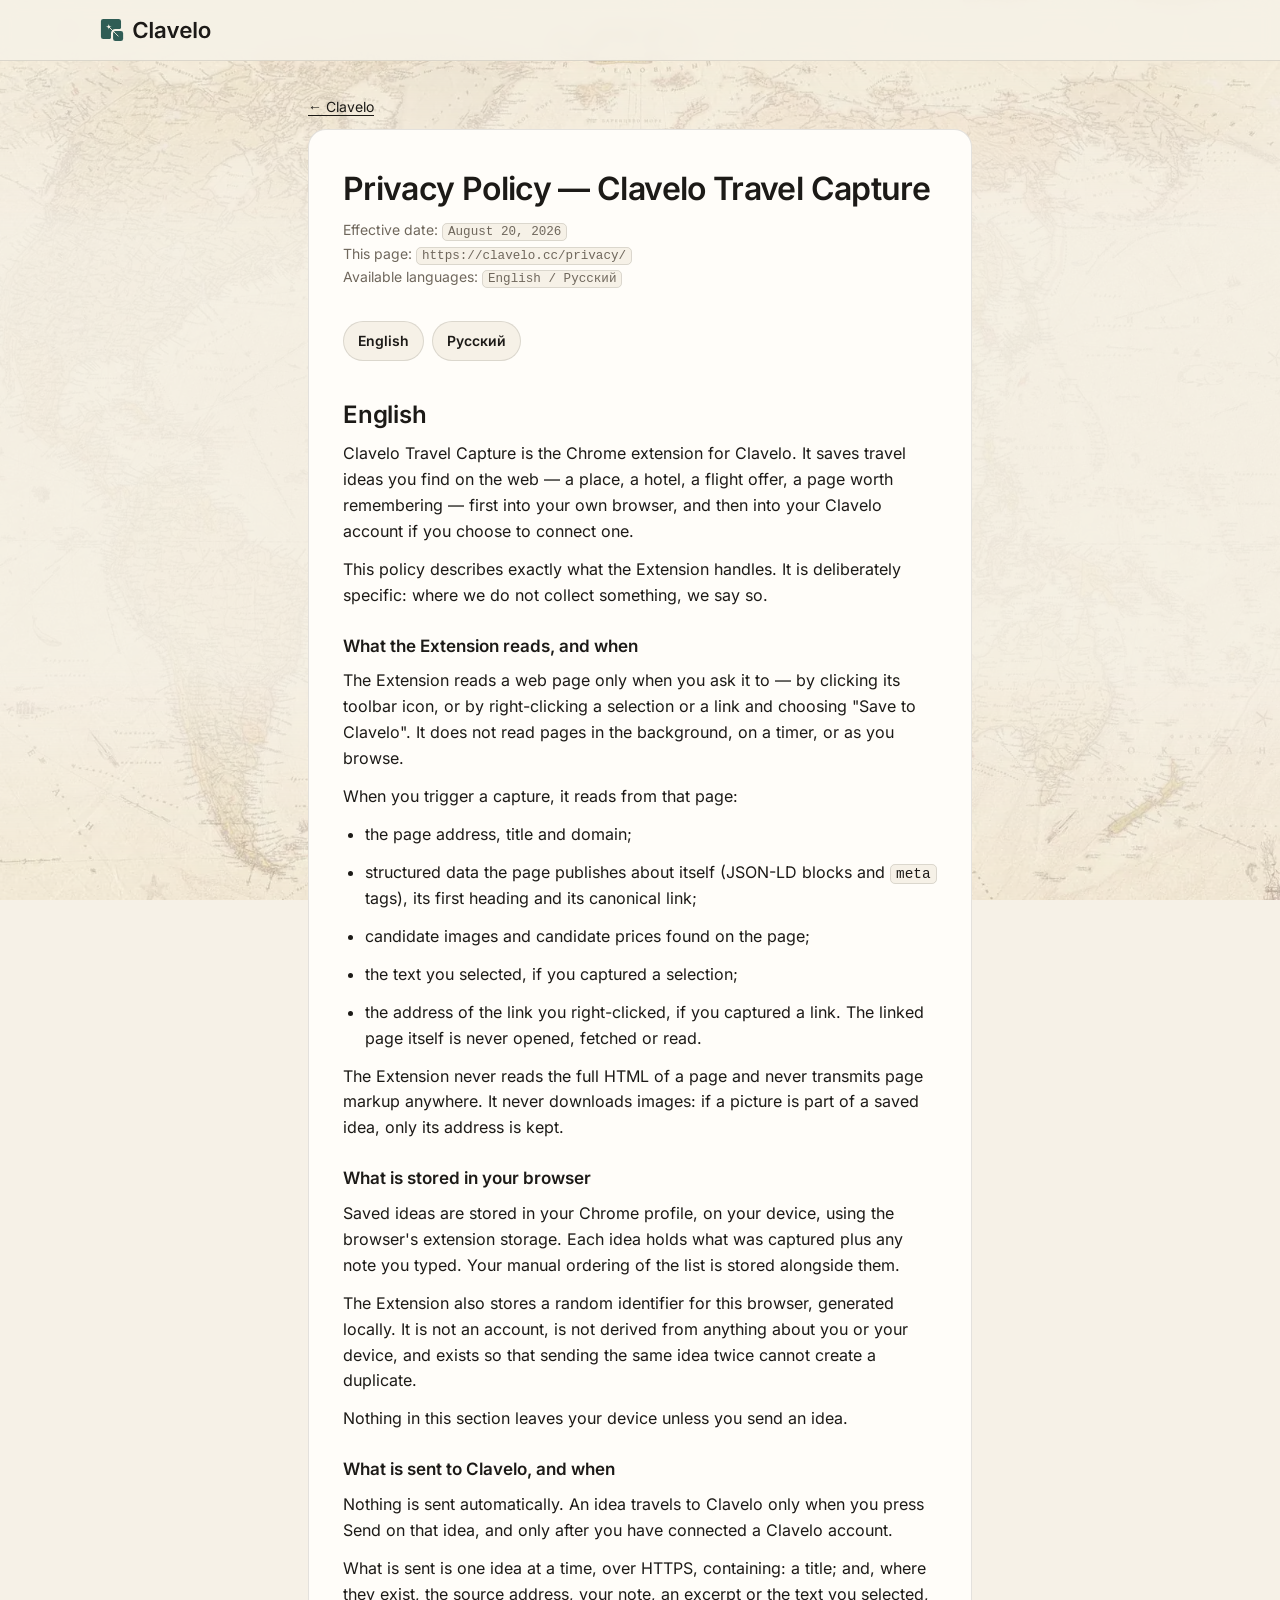
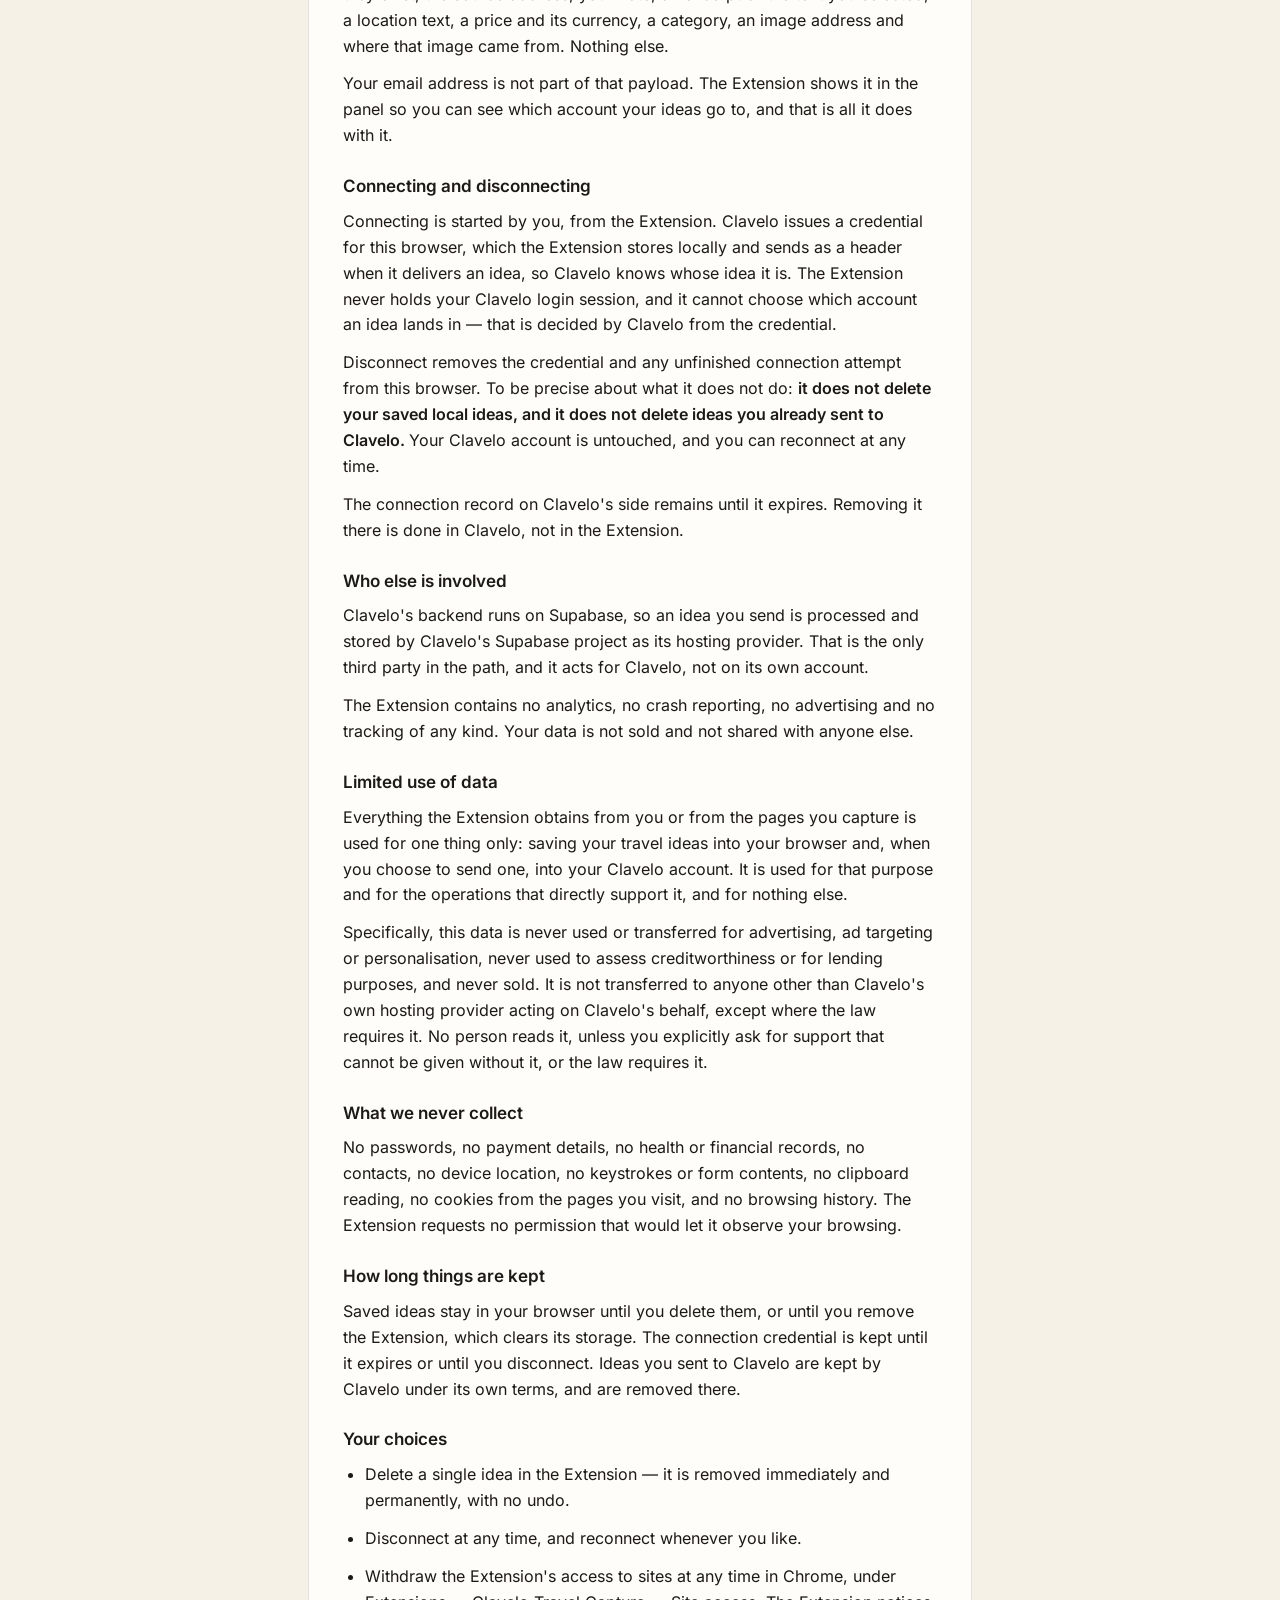
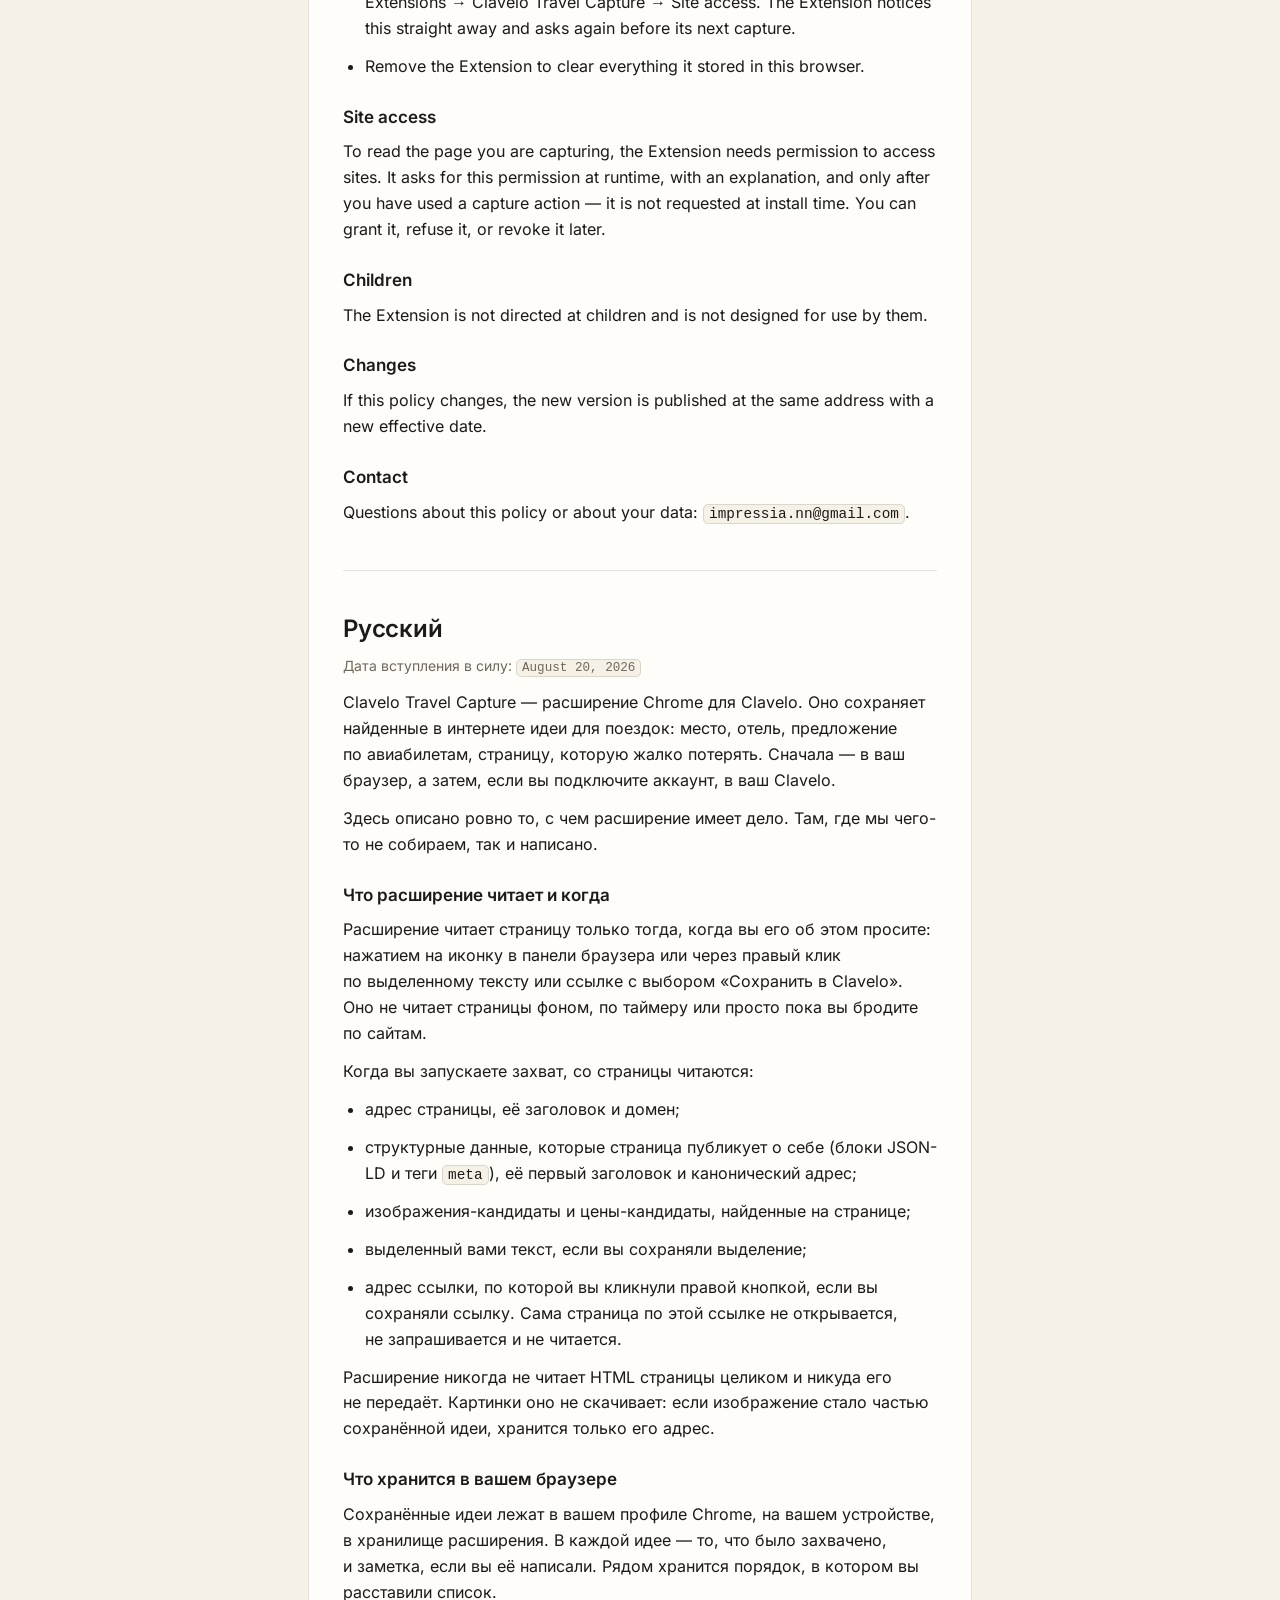
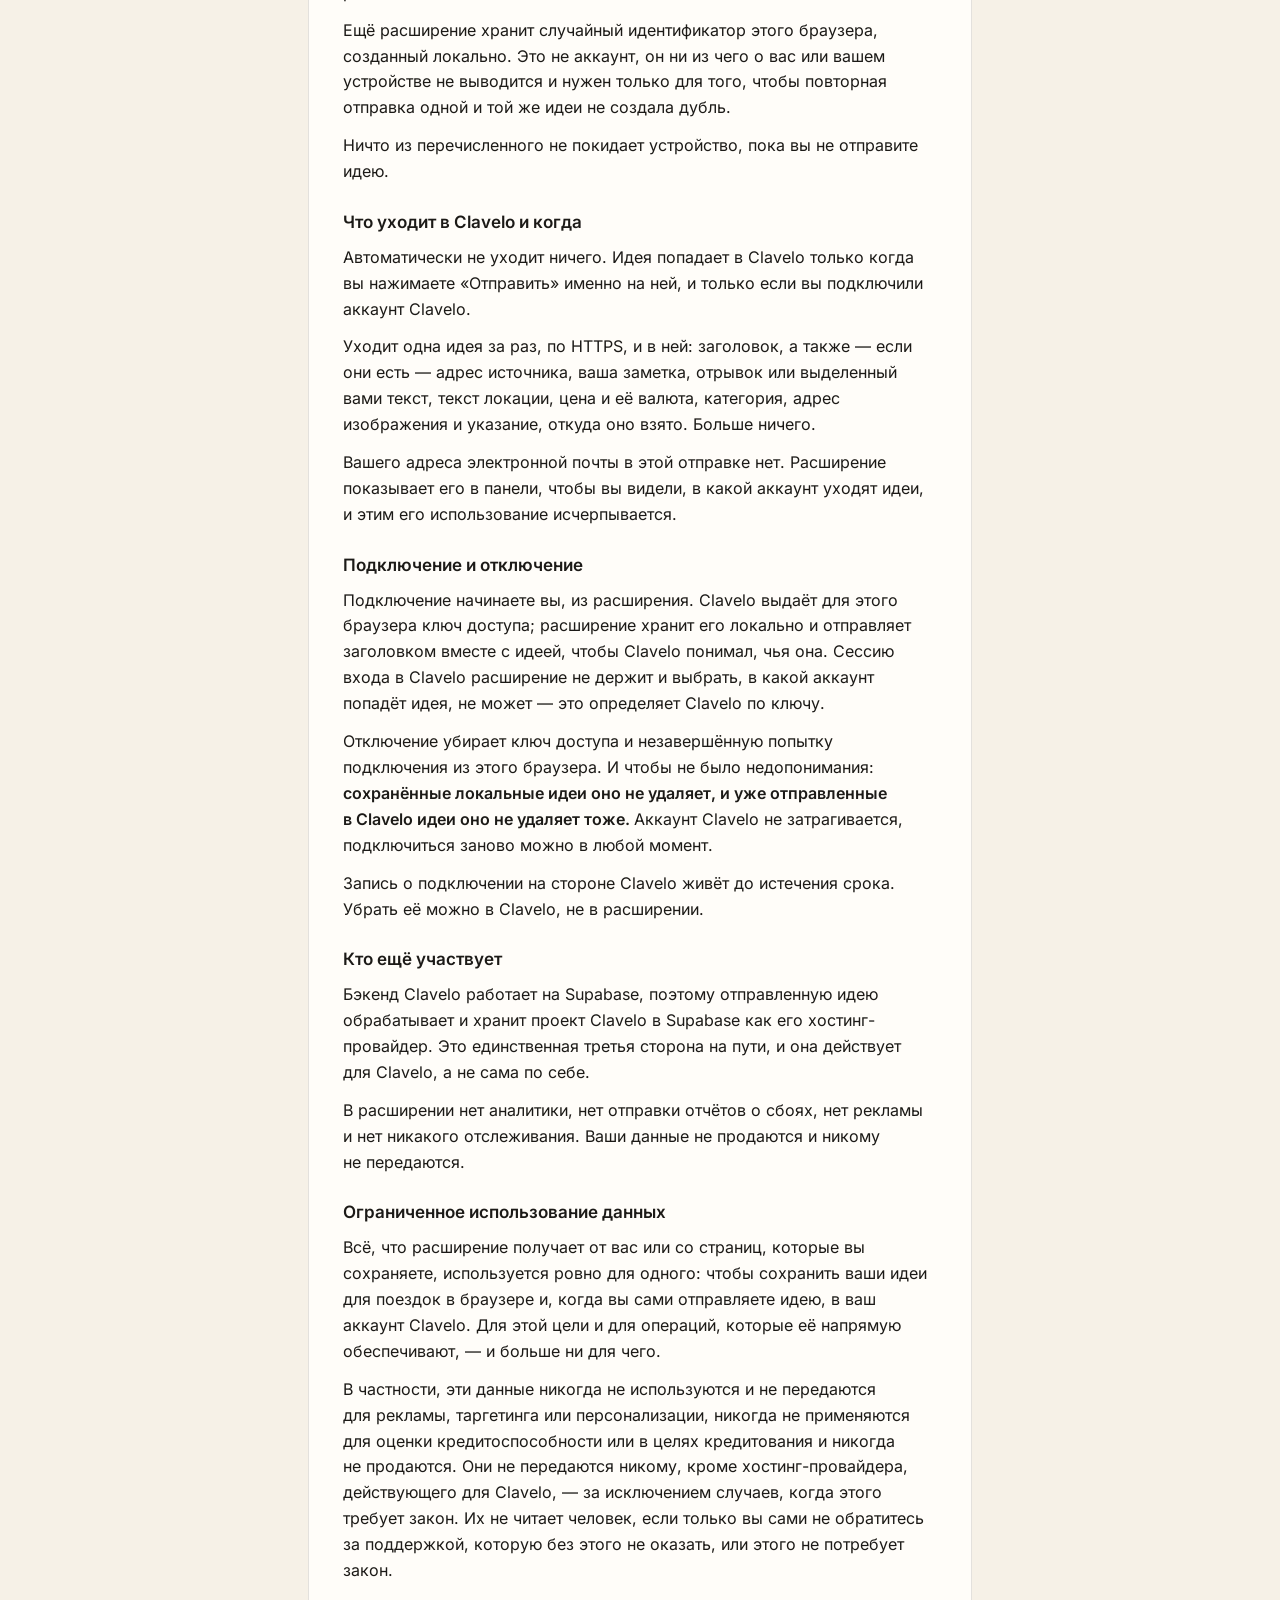
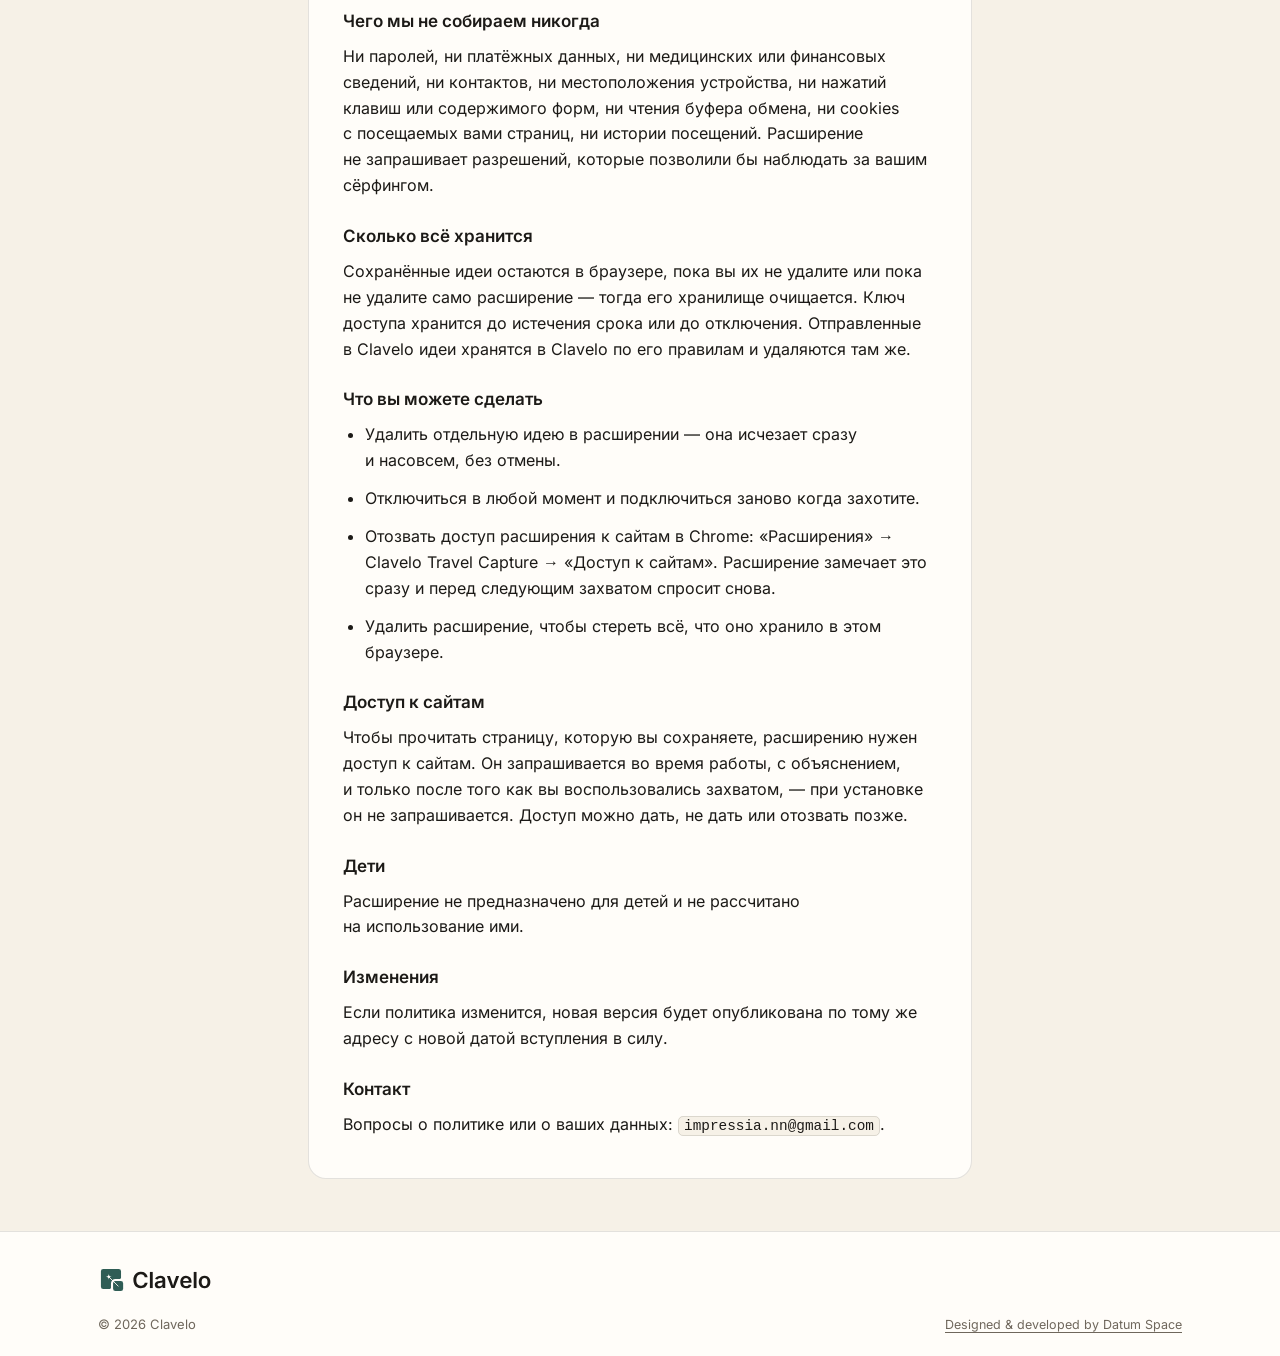
==== commit 85a7a992: "Подпись Datum Space в подвале всех страниц лендинга Политика, Условия и 404 получают ту же строку, ч" ====
--- a/privacy/index.html
+++ b/privacy/index.html
@@ -15,7 +15,7 @@
     <link rel="icon" href="../assets/favicon-32.png" sizes="32x32" type="image/png" />
     <link rel="icon" href="../assets/favicon-16.png" sizes="16x16" type="image/png" />
     <link rel="apple-touch-icon" href="../assets/apple-touch-icon.png" sizes="180x180" />
-    <link rel="stylesheet" href="../styles.css?v=b7a3a3997c" />
+    <link rel="stylesheet" href="../styles.css?v=66e413c1de" />
   </head>
 
   <body>
@@ -436,7 +436,10 @@
         <a class="brand" href="../" aria-label="Clavelo">
           <img src="../assets/logo.svg" alt="" width="116" height="28" />
         </a>
-        <p class="copyright">© 2026 Clavelo</p>
+        <div class="footer-bottom">
+          <p class="copyright">© 2026 Clavelo</p>
+          <p class="credit"><a href="https://digital.datumspace.cc/" target="_blank" rel="noopener">Designed &amp; developed by Datum Space</a></p>
+        </div>
       </div>
     </footer>
   </body>
--- a/styles.css
+++ b/styles.css
@@ -1281,9 +1281,28 @@
   text-underline-offset: 3px;
 }
 
+.footer-bottom {
+  display: flex;
+  flex-wrap: wrap;
+  align-items: baseline;
+  justify-content: space-between;
+  gap: 6px 24px;
+}
+
 .copyright {
   color: var(--ink-soft);
   font-size: 13px;
+}
+
+.credit {
+  color: var(--ink-soft);
+  font-size: 12.5px;
+}
+
+.credit a {
+  color: inherit;
+  text-decoration: underline;
+  text-underline-offset: 3px;
 }
 
 /* ============================================================
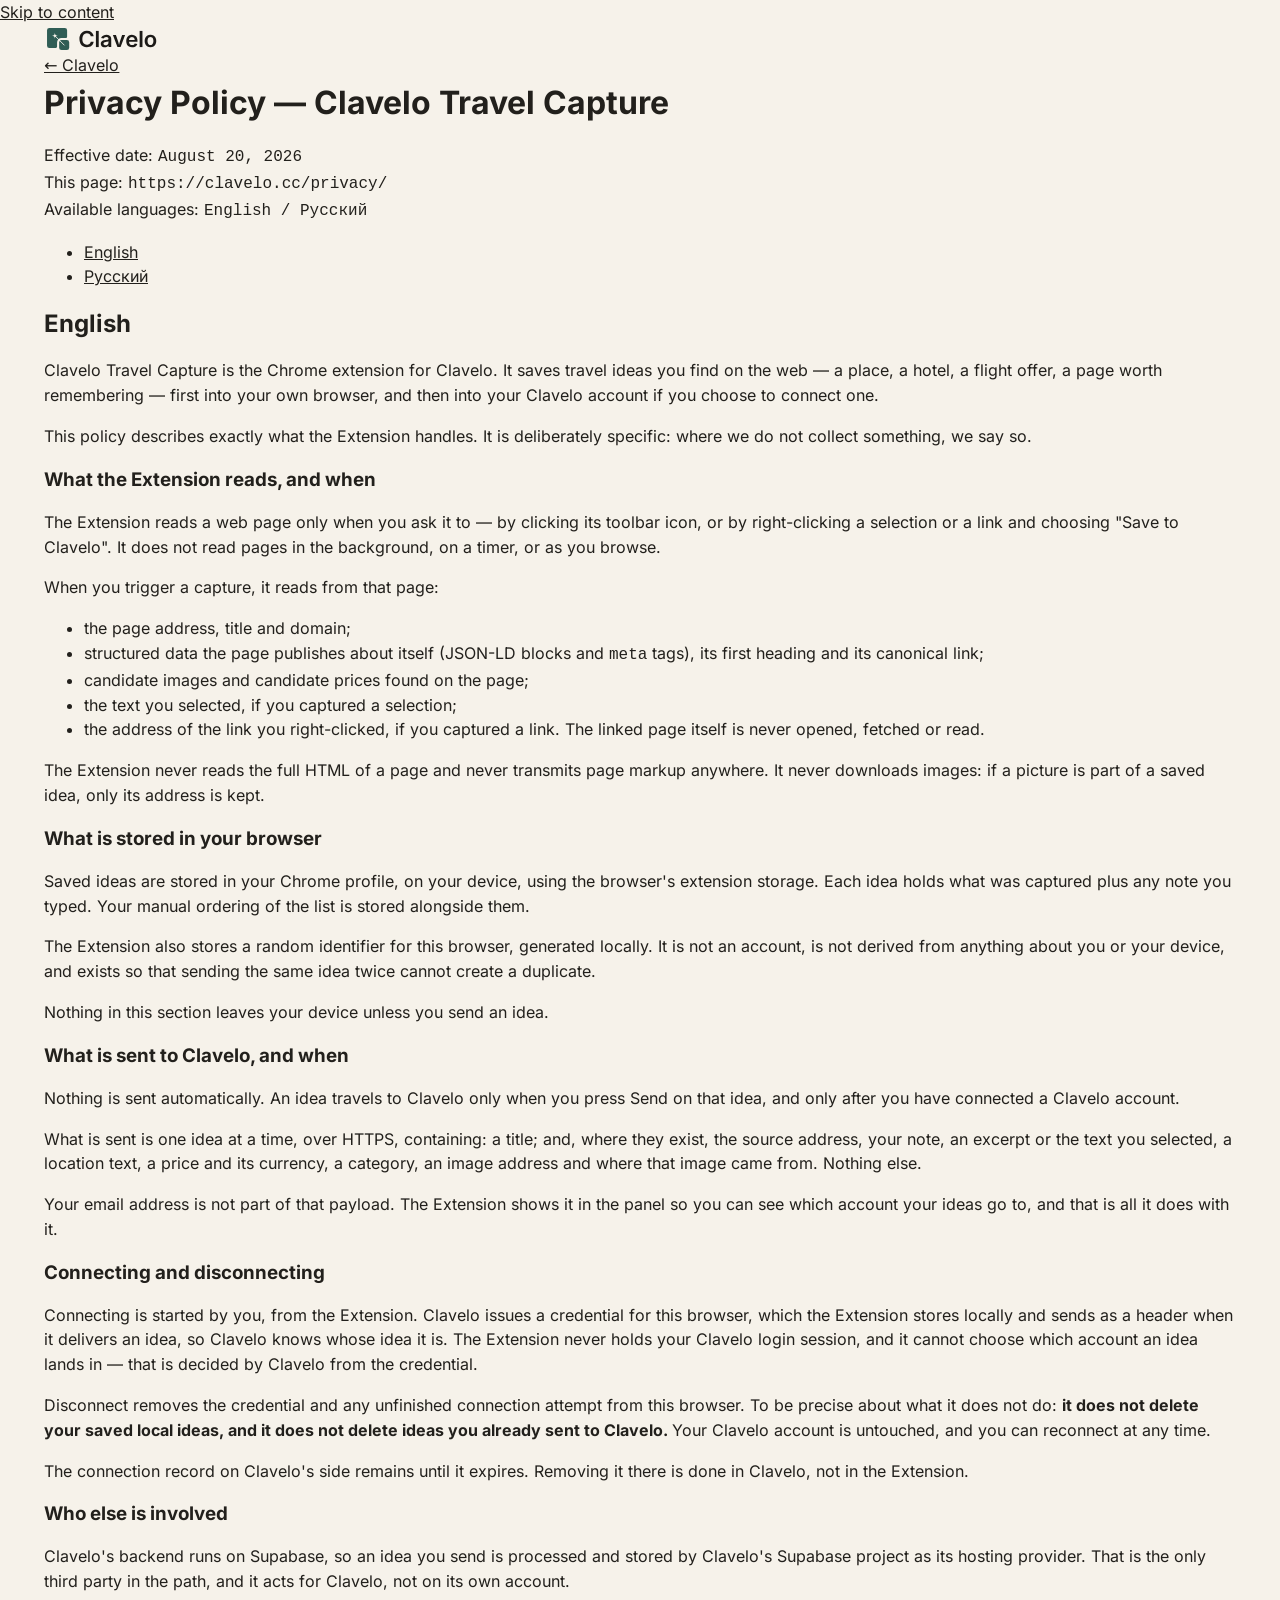
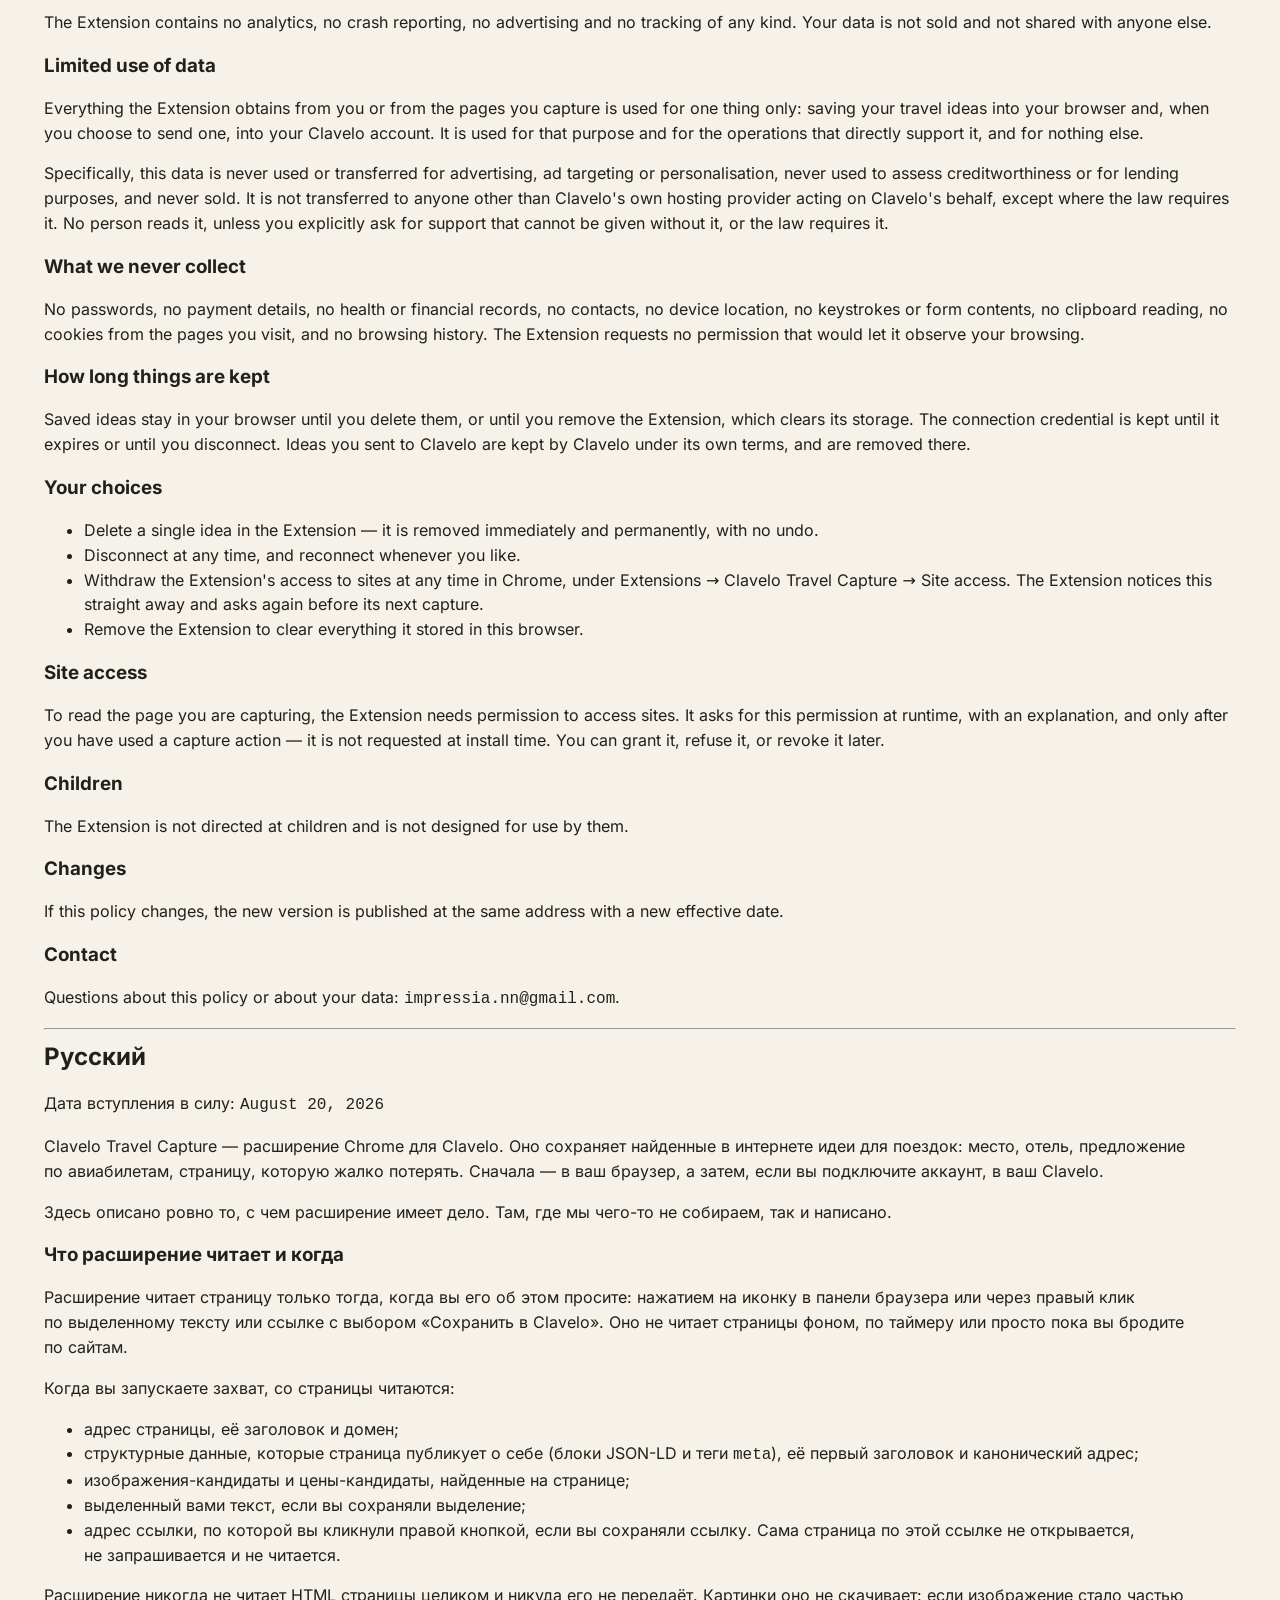
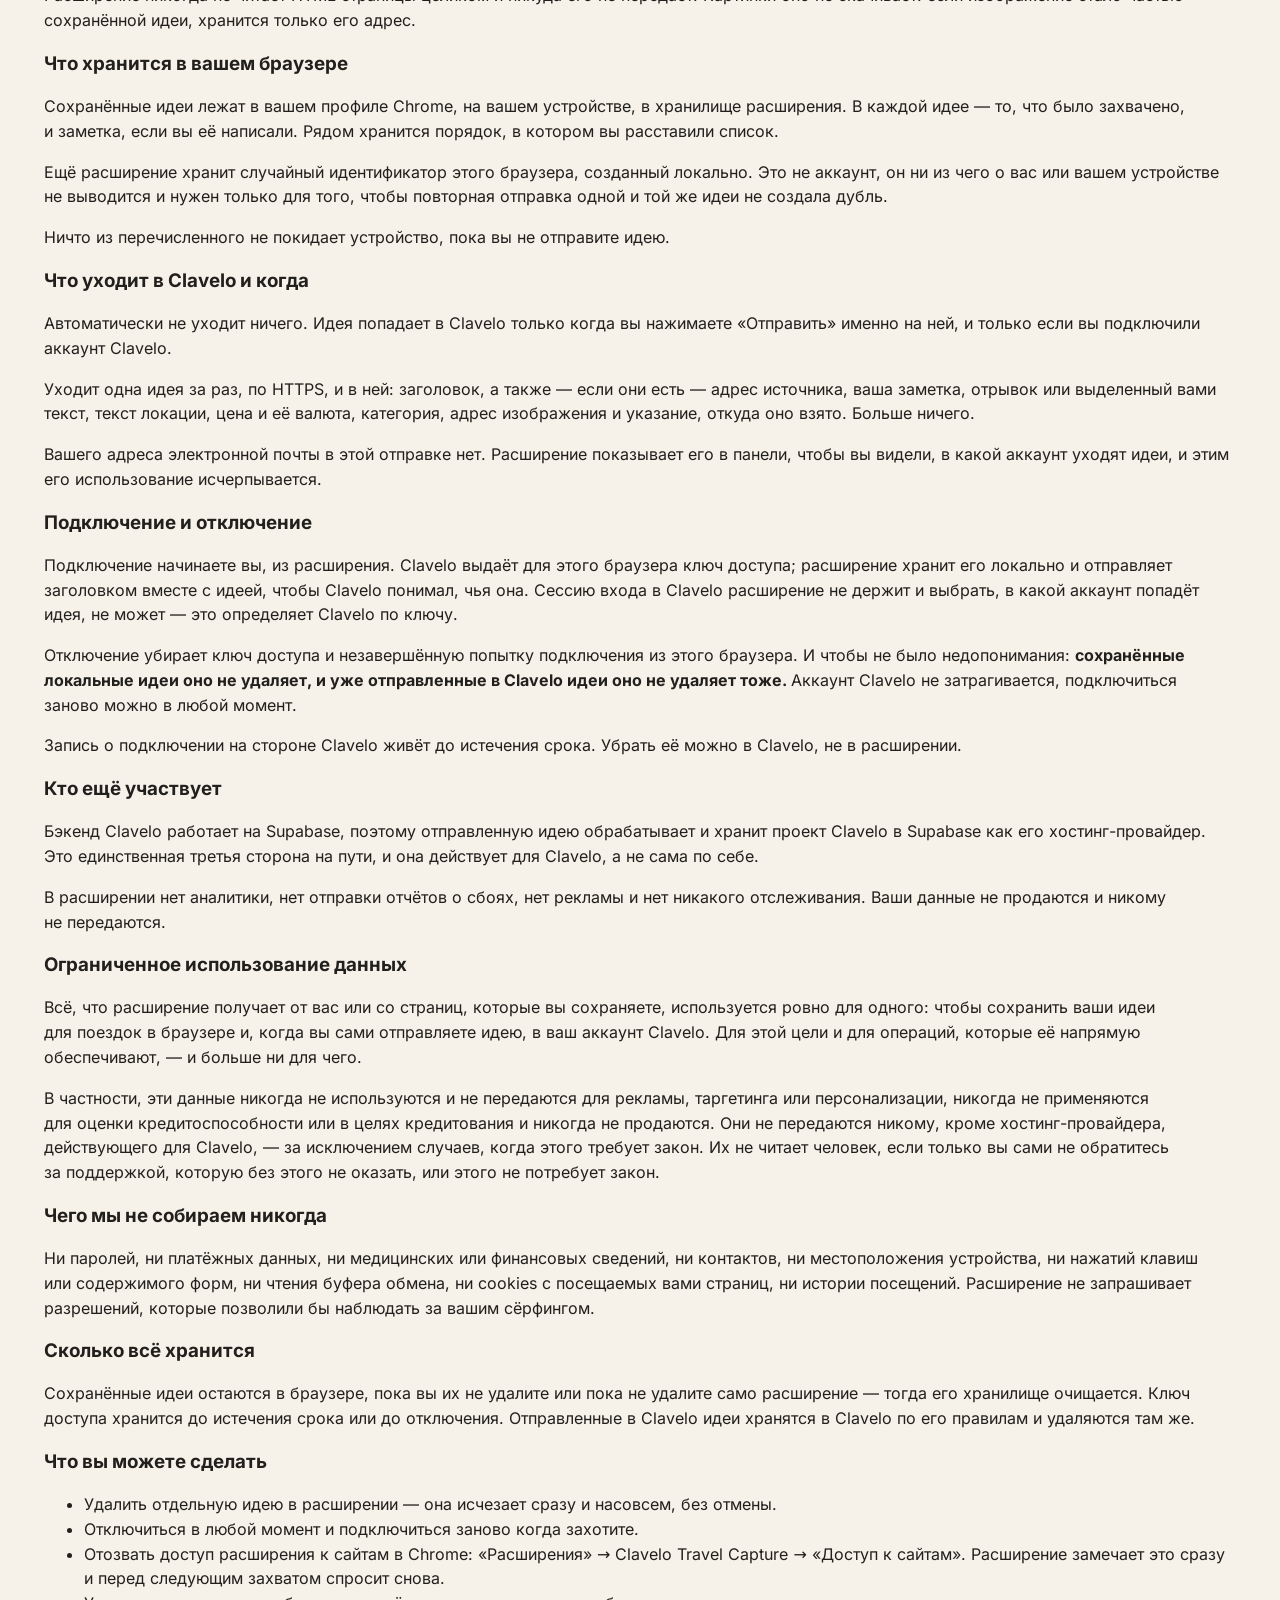
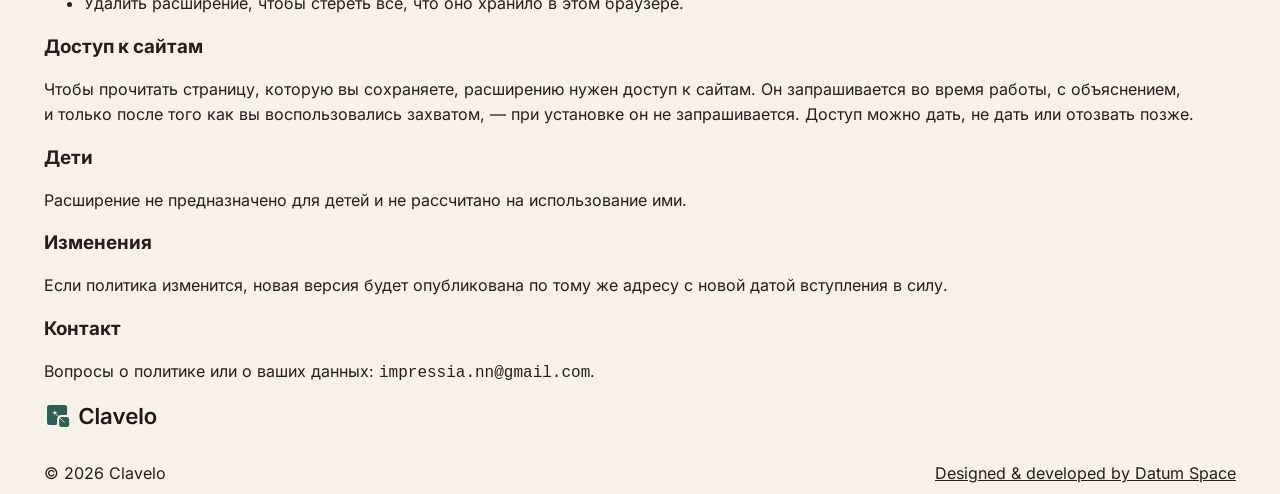
==== commit 01e3e24e: "fix(footer): use live DATUM website-service destination" ====
--- a/privacy/index.html
+++ b/privacy/index.html
@@ -438,7 +438,7 @@
         </a>
         <div class="footer-bottom">
           <p class="copyright">© 2026 Clavelo</p>
-          <p class="credit"><a href="https://digital.datumspace.cc/" target="_blank" rel="noopener">Designed &amp; developed by Datum Space</a></p>
+          <p class="credit"><a href="https://datumspace.cc/en/websites/" target="_blank" rel="noopener">Designed &amp; developed by Datum Space</a></p>
         </div>
       </div>
     </footer>
--- a/styles.css
+++ b/styles.css
@@ -1,1876 +1,499 @@
-/* ============================================================
-   Clavelo Landing v2
-   Три сценария одной системы: своя поездка, программа для группы,
-   программа участника. Палитра и шрифт — те же, что в приложении
-   (01_app/styles.css, токены --a-*), цвета ролей — корешки карточек
-   событий приложения.
-
-   Сквозной мотив — знак Clavelo: большой квадрат и четверть,
-   отодвинутая по диагонали с ровным зазором. Он задаёт композицию
-   героя и фоновые плитки у снимков.
-   ============================================================ */
-
+/* WIWI Tours prototype. Tokens first; components below in page order. */
+
+/* One typeface: Inter (Latin, Cyrillic) with Noto Sans Georgian for Georgian, which
+   Inter does not cover. Each file loads only when its characters are on the page.
+   Both SIL OFL 1.1. */
 @font-face {
-  font-family: Inter;
+  font-family: "Inter";
+  src: url("./vendor/fonts/inter-latin-wght-normal.woff2") format("woff2");
+  font-weight: 100 900;
   font-style: normal;
-  font-weight: 400 600;
   font-display: swap;
-  src: url("./fonts/inter-cyrillic.woff2") format("woff2");
+  unicode-range: U+0000-00FF, U+0131, U+0152-0153, U+02BB-02BC, U+02C6, U+02DA, U+02DC, U+0304, U+0308, U+0329, U+2000-206F, U+20AC, U+2122, U+2191, U+2193, U+2212, U+2215, U+FEFF, U+FFFD;
+}
+@font-face {
+  font-family: "Inter";
+  src: url("./vendor/fonts/inter-latin-ext-wght-normal.woff2") format("woff2");
+  font-weight: 100 900;
+  font-style: normal;
+  font-display: swap;
+  unicode-range: U+0100-02BA, U+02BD-02C5, U+02C7-02CC, U+02CE-02D7, U+02DD-02FF, U+0304, U+0308, U+0329, U+1D00-1DBF, U+1E00-1E9F, U+1EF2-1EFF, U+2020, U+20A0-20AB, U+20AD-20C0, U+2113, U+2C60-2C7F, U+A720-A7FF;
+}
+@font-face {
+  font-family: "Inter";
+  src: url("./vendor/fonts/inter-cyrillic-wght-normal.woff2") format("woff2");
+  font-weight: 100 900;
+  font-style: normal;
+  font-display: swap;
   unicode-range: U+0301, U+0400-045F, U+0490-0491, U+04B0-04B1, U+2116;
 }
-
 @font-face {
-  font-family: Inter;
+  font-family: "Inter";
+  src: url("./vendor/fonts/inter-cyrillic-ext-wght-normal.woff2") format("woff2");
+  font-weight: 100 900;
   font-style: normal;
-  font-weight: 400 600;
   font-display: swap;
-  src: url("./fonts/inter-latin.woff2") format("woff2");
-  unicode-range: U+0000-00FF, U+0131, U+0152-0153, U+02BB-02BC, U+2000-206F,
-    U+2122, U+2191, U+2193, U+2212, U+2215;
-}
-
+  unicode-range: U+0460-052F, U+1C80-1C8A, U+20B4, U+2DE0-2DFF, U+A640-A69F, U+FE2E-FE2F;
+}
+
+@font-face {
+  font-family: "Noto Sans Georgian";
+  src: url("./vendor/fonts/noto-sans-georgian-georgian-wght-normal.woff2") format("woff2");
+  font-weight: 100 900;
+  font-style: normal;
+  font-display: swap;
+  unicode-range: U+0589, U+10A0-10FF, U+1C90-1CBA, U+1CBD-1CBF, U+205A, U+2D00-2D2F, U+2E31;
+}
 :root {
-  /* Бумага и чернила — как в приложении */
-  --paper: #f6f1e7;
-  --card: #fffdf9;
-  --ink: #1c1a17;
-  --ink-soft: #6f675c;
-  --line: rgba(28, 26, 23, 0.12);
-  --brand: #2f5d55;
-  --brand-hover: #264c45;
-  --kraft: #ede0c6;
-
-  /* Тёмная полоса организатора. Текст на ней — бумага:
-     #f6f1e7 на #1d3b35 даёт 11,5:1, приглушённый вариант — 8,1:1. */
-  --deep: #1d3b35;
-  --on-deep: #f6f1e7;
-  --on-deep-soft: rgba(246, 241, 231, 0.8);
-  --on-deep-line: rgba(246, 241, 231, 0.22);
-
-  /* Корешки карточек событий в приложении */
-  --slate: #44637e;
-  --ochre: #8a6d2e;
-  --terra: #a2503a;
-  --slate-tint: #e1e7ea;
-
-  /* На крафте и голубой подложке --ink-soft не держит 4,5:1 (4,28),
-     поэтому второстепенный текст там темнее: #554d43 — 6,3:1 на крафте. */
-  --ink-muted: #554d43;
-
-  --pad: 20px;
-  --maxw: 1180px;
-  --section: 76px;
-  --radius: 24px;
-
-  --shadow-soft: 0 1px 2px rgba(28, 26, 23, 0.05);
-  --shadow-shot: 0 24px 48px rgba(28, 26, 23, 0.16);
-  --shadow-deep: 0 28px 60px rgba(0, 0, 0, 0.32);
-}
-
-* {
-  box-sizing: border-box;
-}
-
-html {
+  --cream: #f6f2ea;
+  --paper: #fffdf9;
+  --sand: #ece4d6;
+  --ink: #22201c;
+  --muted: #6b665c;
+  --line: #e2dacb;
+  --deep: #1f3f38;
+  --deep-2: #163029;
+  --wine: #7d3b45;
+  --wine-soft: #f3e3e3;
+  --gold: #a87a3c;
+  --focus: #b5602c;
+  --shadow: 0 14px 40px rgba(34, 32, 28, 0.08);
+  --radius: 16px;
+  --sans: Inter, "Noto Sans Georgian", ui-sans-serif, system-ui, -apple-system, "Segoe UI", Roboto, sans-serif;
+  --serif: var(--sans); /* headings: same family, heavier and tighter */
+  --topbar: 64px;
+
+  /* Activity types — same idea as Clavelo's item taxonomy, toned to the WIWI palette. */
+  --type-wine: #7d3b45;
+  --type-wine-bg: #f6e6e6;
+  --type-food: #b4572f;
+  --type-food-bg: #fbe9dd;
+  --type-transport: #2f6f7c;
+  --type-transport-bg: #e2f0f1;
+  --type-stay: #9a6f1f;
+  --type-stay-bg: #f8eed6;
+  --type-excursion: #3d6a4b;
+  --type-excursion-bg: #e5efe5;
+  --type-other: #6b665c;
+  --type-other-bg: #eeebe4;
+}
+
+* { box-sizing: border-box; }
+[hidden] { display: none !important; }
+html { scroll-behavior: smooth; scroll-padding-top: calc(var(--topbar) + 12px); }
+@media (prefers-reduced-motion: reduce) { html { scroll-behavior: auto; } }
+body {
+  margin: 0;
+  background: var(--cream);
+  color: var(--ink);
+  font: 16px/1.55 var(--sans);
   -webkit-text-size-adjust: 100%;
-  background: var(--paper);
-}
-
-@media (prefers-reduced-motion: no-preference) {
-  html {
-    scroll-behavior: smooth;
+}
+img { max-width: 100%; display: block; }
+button, select { font: inherit; color: inherit; }
+button { cursor: pointer; }
+a { color: inherit; }
+:focus-visible { outline: 3px solid var(--focus); outline-offset: 2px; }
+h1, h2, h3, h4 { margin: 0; }
+.sr-only { position: absolute; width: 1px; height: 1px; overflow: hidden; clip: rect(0 0 0 0); white-space: nowrap; }
+.muted { color: var(--muted); }
+.wrap { max-width: 1240px; margin: 0 auto; padding: 0 24px; }
+.skip { position: absolute; left: 12px; top: -60px; z-index: 2000; background: var(--paper); padding: 10px 14px; border-radius: 10px; }
+.skip:focus { top: 12px; }
+
+.eyebrow { margin: 0 0 12px; font-size: 12px; font-weight: 700; letter-spacing: 0.16em; text-transform: uppercase; color: #c6dccf; }
+.eyebrow-wine { color: var(--wine); }
+
+.btn {
+  display: inline-flex; align-items: center; justify-content: center; gap: 8px;
+  min-height: 44px; padding: 10px 18px; border-radius: 12px;
+  border: 1px solid var(--deep); background: var(--deep); color: #fff;
+  font-size: 14px; font-weight: 650; text-decoration: none;
+  transition: background 0.15s;
+}
+.btn:hover { background: var(--deep-2); }
+.btn-light { background: var(--paper); color: var(--deep); border-color: var(--paper); }
+.btn-light:hover { background: #fff; }
+.btn-ghost { background: transparent; color: var(--deep); }
+.btn-ghost:hover { background: rgba(31, 63, 56, 0.06); }
+.btn-small { min-height: 36px; padding: 6px 12px; font-size: 13px; }
+.link-btn { border: 0; background: none; padding: 4px 0; color: var(--deep); font-weight: 650; font-size: 14px; text-decoration: underline; text-underline-offset: 3px; text-align: left; }
+
+.hero h1, .section h2, .route h2, .tour h3, .day-title, .type-wine h4, .popup strong,
+.people h3, .partner h3, .detail-title, .detail-initials, .portrait { letter-spacing: -0.02em; }
+:lang(ka) .hero h1, :lang(ka) .section h2, :lang(ka) .route h2, :lang(ka) .tour h3, :lang(ka) .detail-title { letter-spacing: 0; }
+
+/* ---------- top bar ---------- */
+.topbar { position: sticky; top: 0; z-index: 1000; background: var(--deep); color: #fff; box-shadow: 0 4px 18px rgba(0, 0, 0, 0.08); }
+.topbar-inner { display: flex; align-items: center; gap: 20px; min-height: var(--topbar); }
+.brand { display: flex; flex-direction: column; text-decoration: none; line-height: 1.15; }
+.brand-mark { font-weight: 800; letter-spacing: 0.1em; font-size: 18px; text-transform: uppercase; }
+.brand-mark span { font-weight: 500; color: #c6dccf; }
+.brand-sub { font-size: 11px; color: #b9cfc3; letter-spacing: 0.03em; }
+.topnav { margin-left: auto; display: flex; gap: 22px; font-size: 14px; }
+.topnav a { text-decoration: none; color: #e4ede8; }
+.topnav a:hover { text-decoration: underline; text-underline-offset: 4px; }
+.preview-chip { font-size: 11px; font-weight: 650; letter-spacing: 0.04em; padding: 6px 10px; border: 1px solid rgba(255, 255, 255, 0.35); border-radius: 99px; white-space: nowrap; }
+.langs { display: flex; flex: none; gap: 2px; padding: 3px; border-radius: 10px; background: rgba(255, 255, 255, 0.1); }
+.langs a { min-width: 34px; min-height: 30px; display: grid; place-items: center; padding: 0 6px; border-radius: 7px; font-size: 12px; font-weight: 750; letter-spacing: 0.04em; color: #d6e4dc; text-decoration: none; }
+.langs a:hover { background: rgba(255, 255, 255, 0.12); color: #fff; }
+.langs a[aria-current="true"] { background: var(--paper); color: var(--deep); }
+
+/* ---------- hero ---------- */
+.hero {
+  position: relative; overflow: hidden; color: #fff; padding: 84px 0 76px;
+  background:
+    radial-gradient(1200px 500px at 85% -10%, rgba(168, 122, 60, 0.35), transparent 60%),
+    linear-gradient(118deg, #1b3a33 0%, #2a5046 55%, #5a4a45 100%);
+}
+.hero::after {
+  content: ""; position: absolute; inset: auto -120px -180px auto; width: 520px; height: 520px; border-radius: 50%;
+  border: 1px solid rgba(255, 255, 255, 0.12); box-shadow: 0 0 0 60px rgba(255, 255, 255, 0.03), 0 0 0 130px rgba(255, 255, 255, 0.02);
+  pointer-events: none;
+}
+.hero .wrap { position: relative; z-index: 1; }
+/* Decorative route overview on the right of the hero; fades into the background. */
+.hero-map {
+  position: absolute; inset: 0 0 0 auto; width: 58%; z-index: 2; pointer-events: none; /* only the pins take clicks */ display: flex; align-items: center; justify-content: flex-end;
+  -webkit-mask-image: linear-gradient(to right, transparent 0%, #000 34%), linear-gradient(to bottom, transparent 0%, #000 14%, #000 82%, transparent 100%);
+  -webkit-mask-composite: source-in; mask-composite: intersect;
+  mask-image: linear-gradient(to right, transparent 0%, #000 34%), linear-gradient(to bottom, transparent 0%, #000 14%, #000 82%, transparent 100%);
+}
+.hero-map::before { content: ""; position: absolute; inset: 0; background: radial-gradient(60% 55% at 62% 50%, rgba(233, 217, 184, 0.10), transparent 70%); }
+.hero-map-frame { position: relative; width: 112%; flex: none; margin-right: -6%; aspect-ratio: 1000 / 587; }
+.hero-map-frame img { width: 100%; height: 100%; display: block; }
+/* Regions of the route: invisible until a pin or the region itself is hovered or focused. */
+.hero-regions { position: absolute; inset: 0; width: 100%; height: 100%; overflow: visible; }
+.hero-regions path { fill: rgba(246, 196, 208, 0); stroke: rgba(250, 214, 222, 0); stroke-width: 1.4; stroke-linejoin: round; pointer-events: fill; transition: fill 0.15s, stroke 0.15s; }
+.hero-regions path.is-region { fill: rgba(246, 196, 208, 0.3); stroke: rgba(250, 214, 222, 0.9); }
+.hero-pin.is-region .pin-dot { background: #f8d3dc; transform: scale(1.18); box-shadow: 0 0 0 6px rgba(246, 196, 208, 0.28), 0 0 20px rgba(246, 196, 208, 0.55); }
+.hero-region-label { position: absolute; z-index: 4; transform: translate(-50%, -50%); padding: 5px 11px; border-radius: 99px; background: rgba(18, 38, 32, 0.88); color: #fbe1e7; font-size: 12.5px; font-weight: 650; letter-spacing: 0.01em; white-space: nowrap; pointer-events: none; box-shadow: 0 4px 14px rgba(0, 0, 0, 0.25); }
+.hero-pin { position: absolute; transform: translate(-50%, -50%); display: flex; align-items: center; gap: 6px; padding: 6px; border: 0; background: none; cursor: pointer; pointer-events: auto; border-radius: 50%; }
+.hero-pin .pin-dot { transition: transform 0.15s, box-shadow 0.15s; }
+.hero-pin:hover .pin-dot, .hero-pin:focus-visible .pin-dot { transform: scale(1.25); box-shadow: 0 0 0 7px rgba(233, 217, 184, 0.25), 0 0 22px rgba(233, 217, 184, 0.55); }
+.hero-pin:hover, .hero-pin:focus-visible { z-index: 3; }
+.hero-pin-label:not(.is-shown) { opacity: 0; transition: opacity 0.15s; }
+.hero-pin:hover .hero-pin-label, .hero-pin:focus-visible .hero-pin-label { opacity: 1; }
+.hero-pin:hover .hero-pin-label:not(.is-shown), .hero-pin:focus-visible .hero-pin-label:not(.is-shown) { padding: 3px 8px; border-radius: 7px; background: rgba(18, 38, 32, 0.9); }
+.hero-pin .pin-dot { width: 22px; height: 22px; font-size: 10px; background: #e9d9b8; color: var(--deep); border: 0; box-shadow: 0 0 0 5px rgba(233, 217, 184, 0.16), 0 0 18px rgba(233, 217, 184, 0.35); }
+.hero-pin-label.is-left { left: auto; right: 34px; }
+.hero-pin-label { position: absolute; left: 34px; pointer-events: none; white-space: nowrap; font-size: 12.5px; font-weight: 650; letter-spacing: 0.02em; color: #f3ead7; text-shadow: 0 1px 6px rgba(0, 0, 0, 0.45); }
+.hero h1 { font: 600 clamp(36px, 5.4vw, 68px)/1.05 var(--serif); max-width: 15ch; margin-bottom: 20px; }
+.hero-lead { max-width: 620px; font-size: 18px; color: #e6ece7; margin: 0 0 28px; }
+.hero-actions { display: flex; flex-wrap: wrap; gap: 10px; }
+.hero-notice { margin: 26px 0 0; max-width: 620px; font-size: 13px; color: #cfdcd4; padding-left: 12px; border-left: 2px solid var(--gold); }
+
+/* ---------- sections ---------- */
+.section { padding: 64px 0; }
+.section h2, .route h2 { font: 600 clamp(28px, 3.4vw, 42px)/1.12 var(--serif); margin-bottom: 14px; }
+
+/* ---------- tour cards ---------- */
+.tour-grid { display: grid; grid-template-columns: repeat(2, minmax(0, 1fr)); gap: 20px; margin-top: 26px; }
+.tour { display: flex; flex-direction: column; background: var(--paper); border: 1px solid var(--line); border-radius: 20px; overflow: hidden; box-shadow: var(--shadow); }
+.tour-art { height: 150px; display: grid; place-items: center; background: linear-gradient(135deg, #2a5046, #7d3b45); }
+.tour-east .tour-art { background: repeating-linear-gradient(135deg, #e8e1d3 0 14px, #f0eadf 14px 28px); }
+.tour-art-icon { width: 64px; height: 64px; fill: none; stroke: rgba(255, 255, 255, 0.85); stroke-width: 1.2; stroke-linecap: round; stroke-linejoin: round; }
+.tour-east .tour-art-icon { stroke: #9a8f7c; }
+.tour-body { padding: 24px; display: flex; flex-direction: column; gap: 12px; flex: 1; }
+.tour-body > .btn { align-self: flex-start; margin-top: auto; }
+.tour-top { display: flex; flex-wrap: wrap; align-items: center; justify-content: space-between; gap: 8px; }
+.tour-region { font-size: 12px; font-weight: 700; letter-spacing: 0.12em; text-transform: uppercase; color: var(--muted); }
+.tour h3 { font: 600 28px/1.15 var(--serif); }
+.tour p { margin: 0; color: #4f4b44; }
+.tour-tagline { font-style: italic; color: var(--wine) !important; }
+.tour-regions { font-size: 14px; }
+.tour-regions span { color: var(--muted); }
+.tour-facts { list-style: none; padding: 0; margin: 0; display: flex; flex-wrap: wrap; gap: 8px; }
+.tour-facts li { background: var(--sand); border-radius: 10px; padding: 6px 10px; font-size: 13px; font-weight: 600; }
+.fact-note { display: block; font-weight: 500; font-size: 12px; color: var(--wine); }
+.tour-author { font-size: 13px; color: var(--muted) !important; font-style: italic; }
+
+/* ---------- status chips and legend ---------- */
+.status { display: inline-flex; align-items: center; gap: 6px; font-size: 11px; font-weight: 700; letter-spacing: 0.04em; text-transform: uppercase; padding: 3px 9px; border-radius: 99px; white-space: nowrap; }
+.status::before { content: ""; width: 7px; height: 7px; border-radius: 50%; background: currentColor; }
+.status-draft { background: #e7eee9; color: #2f5e4e; }
+.status-to-confirm { background: #fbecd9; color: #93531c; }
+.status-to-confirm::before { background: transparent; border: 1.5px solid currentColor; }
+.status-placeholder { background: #ece9e3; color: #6b665c; }
+.status-confirmed { background: #d9eedd; color: #1f6a34; }
+.status-in-development { background: #efe7f3; color: #6b4a7d; }
+.status-in-development::before { background: transparent; border: 1.5px dashed currentColor; }
+
+.legend { list-style: none; margin: 0; padding: 14px 16px; display: grid; gap: 8px; font-size: 13px; color: #4f4b44; background: var(--paper); border: 1px solid var(--line); border-radius: 14px; align-self: start; }
+.legend li { display: flex; align-items: center; gap: 10px; }
+.legend .status { padding: 0; width: 16px; height: 16px; justify-content: center; }
+.legend .status::before { width: 8px; height: 8px; }
+.flag { display: inline-block; width: 16px; height: 16px; border-radius: 4px; flex: none; }
+.flag-seasonal { background: #e9f0d8; box-shadow: inset 0 0 0 1.5px #6c8a2e; }
+.flag-review { background: repeating-linear-gradient(135deg, #f3d9a8 0 3px, #fff6e6 3px 6px); box-shadow: inset 0 0 0 1.5px #b07a20; }
+.flag-approx { border-radius: 50%; background: transparent; box-shadow: inset 0 0 0 1.5px var(--deep); outline: 2px dashed rgba(31, 63, 56, 0.35); outline-offset: 1px; }
+
+/* ---------- route ---------- */
+.back-link { display: inline-flex; align-items: center; gap: 6px; margin-bottom: 18px; font-size: 14px; font-weight: 650; color: var(--deep); text-decoration: none; }
+.back-link:hover { text-decoration: underline; text-underline-offset: 3px; }
+.btn-disabled { cursor: default; opacity: 0.75; }
+.btn-disabled:hover { background: transparent; }
+.route { padding: 40px 0 64px; background: var(--paper); border-top: 1px solid var(--line); border-bottom: 1px solid var(--line); }
+.route-head { display: grid; grid-template-columns: minmax(0, 1fr) 300px; gap: 28px; align-items: start; margin-bottom: 26px; }
+.clavelo-preview { display: flex; flex-wrap: wrap; align-items: center; gap: 12px 20px; margin-top: 18px; padding: 14px 16px; border-radius: 14px; border: 1px solid var(--line); background: #fff; width: 100%; }
+.clavelo-preview > div { flex: 1 1 260px; display: grid; gap: 6px; }
+.clavelo-preview .status { justify-self: start; }
+.clavelo-preview p { margin: 0; font-size: 14px; color: #4f4b44; }
+.route-lead { color: var(--muted); margin: 0; max-width: 640px; }
+.route-grid { display: grid; grid-template-columns: minmax(0, 1fr) minmax(0, 0.92fr); gap: 28px; align-items: start; }
+.view-switch { display: none; }
+.days-tools { display: flex; justify-content: flex-end; margin-bottom: 8px; }
+
+/* day */
+.day { border: 1px solid var(--line); border-radius: var(--radius); background: #fff; margin-bottom: 12px; overflow: hidden; }
+.day-heading { font: inherit; }
+.day-toggle { width: 100%; display: flex; align-items: center; gap: 14px; padding: 16px 18px; border: 0; background: #fbf8f2; text-align: left; }
+.day.is-open .day-toggle { border-bottom: 1px solid var(--line); }
+.day-num { flex: none; font-size: 12px; font-weight: 800; letter-spacing: 0.08em; text-transform: uppercase; color: #fff; background: var(--deep); border-radius: 10px; padding: 6px 9px; }
+.day-main { flex: 1; min-width: 0; display: flex; flex-direction: column; }
+.day-title { font: 600 20px/1.25 var(--serif); }
+.day-meta { font-size: 13px; color: var(--muted); }
+.day-review { color: #93531c; font-weight: 650; }
+.day-chevron { flex: none; width: 12px; height: 12px; border-right: 2px solid var(--muted); border-bottom: 2px solid var(--muted); transform: rotate(45deg) translate(-2px, -2px); transition: transform 0.15s; }
+.day.is-open .day-chevron { transform: rotate(-135deg) translate(-2px, -2px); }
+.day-body { padding: 10px 12px 12px; display: grid; gap: 10px; }
+.review-note { margin: 0; padding: 10px 12px; border-radius: 10px; font-size: 13px; color: #6a4614; background: repeating-linear-gradient(135deg, #fbefd8 0 8px, #fdf6e9 8px 16px); border: 1px solid #ecd2a2; }
+
+/* activity card — Clavelo pattern: type tile on the left, content on the right */
+.activity {
+  --accent: var(--type-other); --tint: var(--type-other-bg);
+  display: grid; grid-template-columns: 64px minmax(0, 1fr); gap: 12px;
+  padding: 12px; border-radius: 14px; background: #fff; border: 1px solid #ece6da;
+  scroll-margin-top: calc(var(--topbar) + 64px);
+  transition: box-shadow 0.2s, border-color 0.2s;
+}
+.activity:focus { outline: none; }
+.activity:focus-visible { outline: 3px solid var(--focus); }
+.activity.is-active { border-color: var(--accent); box-shadow: 0 0 0 3px color-mix(in srgb, var(--accent) 22%, transparent), var(--shadow); }
+.type-wine { --accent: var(--type-wine); --tint: var(--type-wine-bg); }
+.type-food { --accent: var(--type-food); --tint: var(--type-food-bg); }
+.type-transport { --accent: var(--type-transport); --tint: var(--type-transport-bg); }
+.type-stay { --accent: var(--type-stay); --tint: var(--type-stay-bg); }
+.type-excursion { --accent: var(--type-excursion); --tint: var(--type-excursion-bg); }
+.activity-tile { display: flex; flex-direction: column; align-items: center; justify-content: center; gap: 4px; min-height: 64px; align-self: start; border-radius: 12px; background: var(--tint); color: var(--accent); }
+.activity-tile .icon { width: 24px; height: 24px; }
+.activity-tile small { font-size: 10px; font-weight: 750; letter-spacing: 0.04em; text-transform: uppercase; }
+.type-wine .activity-tile { background: var(--accent); color: #fff; }
+.activity-body { min-width: 0; display: grid; gap: 6px; }
+.activity-top { display: flex; flex-wrap: wrap; align-items: center; justify-content: space-between; gap: 6px; }
+.activity-time { font-size: 13px; font-weight: 700; color: var(--accent); font-variant-numeric: tabular-nums; }
+.activity-time.is-tbc { color: var(--muted); font-weight: 600; }
+.activity h4 { font-size: 16px; line-height: 1.3; }
+.type-wine h4 { font: 600 19px/1.25 var(--serif); }
+.activity-summary { margin: 0; font-size: 14px; color: #4f4b44; }
+.topics { list-style: none; padding: 0; margin: 0; display: flex; flex-wrap: wrap; gap: 5px; }
+.topics li { font-size: 11px; font-weight: 650; padding: 2px 8px; border-radius: 99px; background: var(--tint); color: var(--accent); }
+.facts { margin: 2px 0 0; display: grid; gap: 3px; font-size: 13px; }
+.facts div { display: grid; grid-template-columns: 52px minmax(0, 1fr); gap: 8px; align-items: baseline; }
+.facts dt { color: var(--muted); font-size: 11px; font-weight: 700; text-transform: uppercase; letter-spacing: 0.05em; }
+.facts dd { margin: 0; overflow-wrap: anywhere; }
+.facts .status { margin-left: 4px; vertical-align: 1px; }
+.flag-lines { list-style: none; padding: 0; margin: 2px 0 0; display: grid; gap: 4px; }
+.flag-line { font-size: 12.5px; padding: 5px 9px; border-radius: 8px; }
+.flag-line-confirm { background: #fbf1e3; color: #7d4a17; }
+.flag-line-confirm::before { content: "○ "; font-weight: 700; }
+.flag-line-seasonal { background: #eef3e2; color: #4a5f1e; box-shadow: inset 2px 0 0 #6c8a2e; }
+.actions { display: flex; flex-wrap: wrap; gap: 6px; margin-top: 4px; }
+.action { display: inline-flex; align-items: center; gap: 6px; min-height: 36px; padding: 6px 11px; border-radius: 10px; border: 1px solid #d9d1c2; background: #fff; color: var(--deep); font-size: 13px; font-weight: 650; text-decoration: none; }
+.action:hover { background: #f6f2ea; }
+.action .icon { width: 16px; height: 16px; }
+.action-strong { background: var(--deep); color: #fff; border-color: var(--deep); }
+.action-strong:hover { background: var(--deep-2); }
+.action-wine { border-color: var(--wine); color: var(--wine); }
+.action-see-wine { background: var(--wine); border-color: var(--wine); color: #fff; }
+.action-see-wine:hover { background: #6a2f39; }
+.action-strong.action-wine { color: #fff; background: var(--wine); }
+button.activity-tile { border: 0; padding: 0; width: 100%; font: inherit; cursor: pointer; }
+button.activity-tile:hover { filter: brightness(1.12); }
+.detail-photo-wine { background: linear-gradient(120deg, #f3e3e3, #efe2d0); color: var(--wine); }
+.detail-photo-wine .detail-icon { color: var(--wine); width: 40px; height: 40px; }
+.wine-frame { border-radius: 14px; overflow: hidden; border: 1px solid var(--line); background: #faf7f2; }
+.wine-frame iframe { display: block; width: 100%; height: min(440px, 55vh); border: 0; }
+.approx-tag { font-size: 10.5px; font-weight: 700; color: var(--muted); text-transform: uppercase; letter-spacing: 0.04em; padding: 1px 5px; border-radius: 5px; background: #f0ece4; }
+.where { display: flex; flex-wrap: wrap; align-items: center; gap: 4px 6px; font-size: 13.5px; }
+.where > .icon { width: 15px; height: 15px; color: var(--muted); }
+.where .link-btn { font-size: 13.5px; padding: 0; }
+.where .action { margin-left: auto; min-height: 32px; padding: 4px 9px; font-size: 12.5px; }
+.activity-compact { padding: 10px 12px; }
+.activity-compact h4 { font-size: 15px; }
+.icon { fill: none; stroke: currentColor; stroke-width: 1.7; stroke-linecap: round; stroke-linejoin: round; flex: none; }
+
+/* map */
+.map-pane { position: sticky; top: calc(var(--topbar) + 16px); }
+.map-card { background: #fff; border: 1px solid var(--line); border-radius: var(--radius); overflow: hidden; box-shadow: var(--shadow); }
+.map-top { display: flex; align-items: center; justify-content: space-between; gap: 10px; padding: 12px 14px; }
+.map-frame { position: relative; }
+#map { height: min(62vh, 520px); min-height: 320px; background: #e7e9e1; z-index: 0; }
+#map.is-unavailable { display: none; }
+.map-notice { position: absolute; z-index: 500; left: 56px; right: 10px; top: 10px; pointer-events: none; margin: 0; padding: 8px 10px; border-radius: 10px; font-size: 12.5px; background: rgba(255, 253, 249, 0.95); border: 1px solid var(--line); }
+#map.is-unavailable + .map-notice { position: static; margin: 0 14px 10px; }
+.map-note { margin: 0; padding: 10px 14px; font-size: 12.5px; color: var(--muted); border-top: 1px solid var(--line); }
+.stops { padding: 10px 14px 14px; border-top: 1px solid var(--line); }
+.stops-label { display: block; font-size: 11px; font-weight: 700; letter-spacing: 0.08em; text-transform: uppercase; color: var(--muted); margin-bottom: 6px; }
+.stops-list { display: flex; flex-wrap: wrap; gap: 6px; }
+.stop { display: inline-flex; align-items: center; gap: 6px; min-height: 34px; padding: 4px 10px 4px 4px; border-radius: 99px; border: 1px solid var(--line); background: #fbf8f2; font-size: 13px; }
+.stop:hover { border-color: var(--deep); }
+.stop-days { min-width: 26px; padding: 2px 6px; border-radius: 99px; background: var(--deep); color: #fff; font-size: 11px; font-weight: 700; text-align: center; }
+
+.pin { background: none; border: 0; }
+.pin-dot {
+  display: grid; place-items: center; width: 28px; height: 28px; border-radius: 50%;
+  background: var(--deep); color: #fff; font: 700 11px/1 var(--sans);
+  border: 2px solid #fff; box-shadow: 0 0 0 5px rgba(31, 63, 56, 0.18), 0 2px 6px rgba(0, 0, 0, 0.3);
+  transition: transform 0.15s, background 0.15s;
+}
+.pin.is-active .pin-dot { background: var(--wine); transform: scale(1.18); box-shadow: 0 0 0 8px rgba(125, 59, 69, 0.22), 0 2px 6px rgba(0, 0, 0, 0.3); }
+.leaflet-container { font-family: var(--sans); }
+.leaflet-container a { color: var(--deep); }
+.popup { display: grid; gap: 4px; font-size: 13px; }
+.popup strong { font: 600 17px/1.2 var(--serif); }
+.popup-approx { font-size: 11.5px; color: var(--muted); }
+.popup ul { list-style: none; margin: 6px 0 0; padding: 0; display: grid; gap: 4px; }
+.popup button { width: 100%; text-align: left; padding: 6px 8px; border-radius: 8px; border: 1px solid var(--line); background: #fbf8f2; font-size: 12.5px; font-weight: 600; color: var(--deep); }
+.popup button:hover { border-color: var(--deep); }
+
+/* people */
+.people { margin: 0 0 30px; }
+.people h3 { font: 600 28px/1.2 var(--serif); margin-bottom: 8px; }
+.people-lead { margin: 0 0 18px; color: var(--muted); max-width: 680px; }
+.people-grid { display: grid; grid-template-columns: repeat(auto-fill, minmax(200px, 1fr)); gap: 12px; }
+.person-card { display: flex; align-items: center; gap: 12px; padding: 14px; text-align: left; border-radius: 14px; border: 1px solid var(--line); background: #fff; }
+.person-card:hover { border-color: var(--wine); }
+.portrait { flex: none; display: grid; place-items: center; width: 52px; height: 52px; border-radius: 50%; background: linear-gradient(135deg, #f3e3e3, #ece4d6); color: var(--wine); font: 600 20px var(--serif); }
+.person-text { display: grid; gap: 3px; min-width: 0; }
+.person-text strong { font-size: 15px; }
+.person-text > span:not(.status) { font-size: 13px; color: var(--muted); }
+.person-text .status { justify-self: start; }
+
+/* status and partners */
+.partners { background: var(--sand); }
+.partner-grid { display: grid; grid-template-columns: repeat(3, minmax(0, 1fr)); gap: 14px; }
+.partner { background: var(--paper); border-radius: 14px; padding: 16px 18px; border: 1px solid var(--line); }
+.partner h3 { font: 600 22px var(--serif); margin-bottom: 4px; }
+.partner p { margin: 0; font-size: 14px; color: #4f4b44; }
+.partners-note { margin: 16px 0 0; font-size: 13px; color: var(--muted); }
+
+.footer { background: var(--deep); color: #dfe8e3; padding: 30px 0; }
+.footer-inner { display: grid; gap: 14px; }
+.footer-top { display: flex; flex-wrap: wrap; align-items: center; justify-content: space-between; gap: 12px; }
+.footer-bottom { display: flex; flex-wrap: wrap; align-items: baseline; justify-content: space-between; gap: 6px 24px; padding-top: 14px; border-top: 1px solid rgba(223, 232, 227, 0.16); }
+.footer .footer-credit { font-size: 12.5px; }
+.footer-credit a { color: inherit; text-decoration: underline; text-underline-offset: 3px; }
+.footer-credit a:hover { color: #fff; }
+.footer-brand { color: inherit; text-decoration: none; }
+.footer-brand:hover { color: #fff; }
+.footer-links { display: flex; flex-wrap: wrap; gap: 6px 18px; font-size: 13px; }
+.footer-links a { color: #cfe0d6; text-decoration: none; }
+.footer-links a:hover { color: #fff; text-decoration: underline; text-underline-offset: 3px; }
+.footer p { margin: 0; font-size: 13px; color: #b9cfc3; }
+
+/* dialog */
+#detail { width: min(540px, calc(100vw - 24px)); max-height: calc(100dvh - 24px); padding: 0; border: 0; border-radius: 18px; background: #fff; color: var(--ink); box-shadow: 0 30px 80px rgba(20, 30, 26, 0.35); }
+#detail::backdrop { background: rgba(16, 28, 24, 0.55); }
+.detail { padding: 22px; display: grid; gap: 12px; }
+.detail-head { display: flex; align-items: flex-start; justify-content: space-between; gap: 12px; }
+.detail-kicker { margin: 0 0 4px; font-size: 12px; font-weight: 700; letter-spacing: 0.1em; text-transform: uppercase; color: var(--wine); }
+.detail-title { font: 600 28px/1.15 var(--serif); }
+.detail-close { flex: none; width: 40px; height: 40px; border-radius: 12px; border: 0; background: #f0ece4; font-size: 24px; line-height: 1; }
+.detail-close:hover { background: #e6e0d4; }
+#detail-body { display: grid; gap: 12px; }
+.detail-photo { min-height: 128px; border-radius: 14px; display: flex; flex-direction: column; align-items: center; justify-content: center; gap: 6px; background: linear-gradient(120deg, #f3e3e3, #ece4d6); color: var(--muted); font-size: 12.5px; text-align: center; padding: 12px; }
+.detail-photo-place { background: linear-gradient(120deg, #e3ece6, #ece4d6); }
+.detail-photo img { width: 100%; max-height: 260px; object-fit: cover; border-radius: 10px; }
+.detail-initials { font: 600 38px var(--serif); color: var(--wine); }
+.detail-icon { width: 36px; height: 36px; color: var(--deep); }
+.detail-row { display: flex; flex-wrap: wrap; align-items: center; gap: 8px; font-size: 14px; }
+.detail-facts div { grid-template-columns: 76px minmax(0, 1fr); }
+.detail-text { margin: 0; font-size: 15px; color: #3f3b35; }
+.detail-note { margin: 0; padding: 10px 12px; border-radius: 10px; background: #fbf1e3; color: #7d4a17; font-size: 13px; }
+.detail-sub { font-size: 12px; font-weight: 700; letter-spacing: 0.08em; text-transform: uppercase; color: var(--muted); }
+.detail-list { list-style: none; margin: -4px 0 0; padding: 0; display: grid; gap: 2px; }
+.detail-list .link-btn { font-size: 14px; }
+
+/* ---------- Georgian typography ----------
+   Mkhedruli has no capitals: uppercase would switch labels to Mtavruli, which
+   reads as shouting. Labels stay in normal script; long words may break. */
+:lang(ka) .eyebrow,
+:lang(ka) .tour-region,
+:lang(ka) .status,
+:lang(ka) .day-num,
+:lang(ka) .activity-tile small,
+:lang(ka) .facts dt,
+:lang(ka) .approx-tag,
+:lang(ka) .stops-label,
+:lang(ka) .detail-kicker,
+:lang(ka) .detail-sub,
+:lang(ka) .preview-chip { text-transform: none; letter-spacing: 0.01em; }
+:lang(ka) h1, :lang(ka) h2, :lang(ka) h3, :lang(ka) h4,
+:lang(ka) .day-title, :lang(ka) .popup strong { overflow-wrap: break-word; }
+:lang(ka) .hero h1 { max-width: 20ch; font-size: clamp(32px, 4.6vw, 58px); line-height: 1.15; }
+:lang(ka) .section h2, :lang(ka) .route h2 { line-height: 1.25; }
+:lang(ka) body, :lang(ka) .activity-summary, :lang(ka) .detail-text { line-height: 1.6; }
+:lang(ka) .status { white-space: normal; text-align: left; }
+:lang(ka) .facts div { grid-template-columns: 82px minmax(0, 1fr); }
+:lang(ka) .activity-tile small { font-size: 9.5px; text-align: center; line-height: 1.15; padding: 0 2px; }
+:lang(ru) .facts div { grid-template-columns: 72px minmax(0, 1fr); }
+.activity-body, .tour-body, .detail, .question { overflow-wrap: break-word; }
+
+/* ---------- responsive ---------- */
+@media (max-width: 1199px) {
+  .hero-map { width: 50%; }
+  .hero-pin-label { display: none; }
+}
+@media (max-width: 999px) {
+  .topnav { display: none; }
+  .hero-map { display: none; }
+  .preview-chip { margin-left: auto; }
+  .route-head { grid-template-columns: 1fr; }
+  .route-grid { grid-template-columns: 1fr; }
+  .view-switch {
+    display: grid; grid-template-columns: 1fr 1fr; gap: 4px; padding: 4px; margin: 0 0 14px;
+    position: sticky; top: calc(var(--topbar) + 8px); z-index: 900;
+    background: #efe9dd; border-radius: 14px; box-shadow: 0 6px 18px rgba(34, 32, 28, 0.08);
   }
-}
-
-body {
-  position: relative;
-  margin: 0;
-  min-width: 0;
-  background: transparent;
-  color: var(--ink);
-  font-family: Inter, "Noto Sans Georgian", "Noto Sans Armenian", "Segoe UI",
-    Arial, Roboto, system-ui, sans-serif;
-  font-size: 16px;
-  font-weight: 400;
-  line-height: 1.55;
-  overflow-wrap: break-word;
-}
-
-/* Карта — среда, как на главной приложения. position: fixed, а не
-   background-attachment: fixed — второй игнорируется на iOS. Маска та же,
-   что в приложении: плотно у кромок кадра, тише в середине. Источник —
-   та же старинная карта мира (05_design/2010x1400_capuchin_2017.jpg):
-   на телефоне портретный фрагмент Атлантики, как в приложении, но из
-   исходника в полтора раза крупнее; на широком экране — карта целиком,
-   чтобы не растягивать узкий кадр втрое. Контрастные полосы
-   (организаторы, свои поездки) лежат поверх карты и закрывают её. */
-body::before {
-  content: "";
-  position: fixed;
-  inset: 0;
-  /* Ниже фона контрастных полос: тёмная и крафтовая полосы закрывают карту. */
-  z-index: -1;
-  pointer-events: none;
-  opacity: 0.4;
-  background-image: url("./assets/map-portrait.webp");
-  background-size: cover;
-  background-position: center;
-  -webkit-mask-image: linear-gradient(180deg, #000 0%, rgba(0, 0, 0, 0.18) 26%, rgba(0, 0, 0, 0.18) 74%, #000 100%);
-  mask-image: linear-gradient(180deg, #000 0%, rgba(0, 0, 0, 0.18) 26%, rgba(0, 0, 0, 0.18) 74%, #000 100%);
-}
-
-@media (min-width: 700px) {
-  body::before {
-    background-image: url("./assets/map-wide.webp");
-  }
-}
-
-/* Слои: карта (-1) → фоны полос → бегущие плитки (0) → содержимое (1).
-   Плитки идут и поверх контрастных полос, но под текстом и снимками:
-   содержимое каждого раздела живёт в .wrap, и оно выше полосы плиток. */
-.wrap,
-.site-footer .wrap {
-  position: relative;
-  z-index: 1;
-}
-
-/* ПРАВИЛО КОНТРАСТА НАД КАРТОЙ (из v0, замерено по самому файлу карты):
-   под слоем 0,4 фон в худшем месте опускается до 165 из 255. --ink-soft
-   даёт на нём 2,25, --ink — 7,02. Поэтому текст, лежащий прямо на карте,
-   всегда --ink; иерархию держит кегль. На плашках, фото-подписях и
-   тёмной полосе правило не нужно. */
-body .hero-lead,
-body .hero-note,
-body .roles .section-lead,
-body .guests .section-lead,
-body .facts span,
-body .days-shot figcaption,
-body .closing-note,
-body .kicker {
-  color: var(--ink);
-}
-
-/* ---------- Полоса падающих плиток по правому краю ----------
-   Мотив взят с экрана приветствия приложения: те же восемь типов
-   событий, та же приглушённая палитра корешков, тот же радиус 12,
-   та же мягкая тень и тот же цикл 13 секунд с отрицательными
-   задержками — за счёт них лента с первого кадра выглядит идущей,
-   а не начинающейся.
-
-   Полоса зафиксирована у правого края и лежит СЛОЙ В СЛОЙ с картой,
-   ниже содержимого. На узких экранах плитки уходят за плашки и
-   проглядывают только в промежутках между ними, на широких —
-   целиком живут в правом поле. Ни касаний, ни ширины документа
-   она не трогает: position: fixed из потока выведен. */
-/* Полоса выходит за экран сверху и снизу: путь плитки становится длиннее
-   видимой высоты, поэтому восемь плиток разъезжаются шире и не наезжают
-   друг на друга даже в невысоком окне. Заодно они не возникают и не
-   исчезают на кромке кадра, а приходят и уходят за неё. */
-.edge-strip {
-  position: fixed;
-  top: -6vh;
-  right: 0;
-  bottom: -6vh;
-  z-index: 0;
-  width: clamp(112px, 14vw, 184px);
-  overflow: hidden;
-  pointer-events: none;
-}
-
-.edge-tile {
-  position: absolute;
-  top: 0;
-  display: grid;
-  /* Размер ограничен и по высоте экрана: на широком, но низком окне
-     плитка в 132px съедала весь промежуток между соседями. */
-  width: clamp(88px, min(10.4vw, 12vh), 132px);
-  height: clamp(88px, min(10.4vw, 12vh), 132px);
-  place-items: center;
-  padding: clamp(14px, 1.6vw, 20px);
-  border-radius: 12px;
-  color: #fff;
-  opacity: 0.3;
-  box-shadow: 0 4px 12px rgba(28, 26, 23, 0.1);
-  animation: edge-fall 13s linear infinite;
-  will-change: transform;
-}
-
-.edge-tile svg {
-  width: 100%;
-  height: 100%;
-  fill: none;
-  stroke: currentColor;
-  stroke-width: 1.9;
-  stroke-linecap: round;
-  stroke-linejoin: round;
-}
-
-/* Палитра корешков карточек события — те же значения, что в приложении.
-
-   Задержки разложены строго через 1.625s — это 13s цикла, делённые на
-   восемь плиток. Раньше шаг гулял от 2s до 1s, и плитки то расходились,
-   то наезжали друг на друга. При равном шаге вертикальный промежуток
-   между ними тоже равный: путь за цикл — высота экрана плюс 280px, то
-   есть на телефоне около 136px между плитками при высоте плитки 88px.
-
-   Горизонтальные позиции чередуются широко: соседние по времени плитки
-   разведены по краям полосы, поэтому даже в самом тесном месте они не
-   перекрывают друг друга. */
-.tile-ticket {
-  left: 2%;
-  background: #44637e;
-  animation-delay: 0s;
-}
-
-.tile-food {
-  left: 20%;
-  background: #a2503a;
-  animation-delay: -1.625s;
-}
-
-.tile-place {
-  left: 8%;
-  background: #6e675c;
-  animation-delay: -3.25s;
-}
-
-.tile-spa {
-  left: 22%;
-  background: #7a5568;
-  animation-delay: -4.875s;
-}
-
-.tile-excursion {
-  left: 0%;
-  background: #2e6b5e;
-  animation-delay: -6.5s;
-}
-
-.tile-stay {
-  left: 16%;
-  background: #8a6d2e;
-  animation-delay: -8.125s;
-}
-
-.tile-idea {
-  left: 10%;
-  background: #6e675c;
-  animation-delay: -9.75s;
-}
-
-.tile-shopping {
-  left: 18%;
-  background: #2e6b5e;
-  animation-delay: -11.375s;
-}
-
-@keyframes edge-fall {
-  from {
-    transform: translateY(-140px) rotate(-2deg);
-  }
-
-  to {
-    /* 112vh — высота полосы вместе с вылетами за кромки экрана. */
-    transform: translateY(calc(112vh + 140px)) rotate(2deg);
-  }
-}
-
-/* Движение — украшение, а не смысл: кому оно мешает, тот его не видит. */
-@media (prefers-reduced-motion: reduce) {
-  .edge-strip {
-    display: none;
-  }
-}
-
-html[lang="zh-Hans"] body {
-  font-family: "Microsoft YaHei", "PingFang SC", "Noto Sans CJK SC", "Segoe UI",
-    Arial, system-ui, sans-serif;
-}
-
-/* Длинные слова в грузинском и армянском не должны задавать min-content
-   шире 320 px. Перенос включается только когда слово иначе не помещается. */
-html:lang(ka) body,
-html:lang(hy) body {
-  overflow-wrap: anywhere;
-}
-
-img,
-svg {
-  display: block;
-  max-width: 100%;
-}
-
-a {
-  color: inherit;
-}
-
-h1,
-h2,
-h3 {
-  margin: 0;
-  font-weight: 600;
-  line-height: 1.16;
-  letter-spacing: -0.02em;
-}
-
-p,
-ul,
-ol,
-figure {
-  margin: 0;
-}
-
-:focus-visible {
-  outline: 2px solid var(--brand);
-  outline-offset: 3px;
-  border-radius: 4px;
-}
-
-.skip-link {
-  position: absolute;
-  left: 12px;
-  top: -60px;
-  z-index: 20;
-  display: inline-flex;
-  align-items: center;
-  min-height: 44px;
-  padding: 0 16px;
-  border-radius: 10px;
-  background: var(--brand);
-  color: #fff;
-  font-size: 14px;
-  font-weight: 600;
-  text-decoration: none;
-  transition: top 120ms ease;
-}
-
-.skip-link:focus-visible {
-  top: 12px;
-  outline-color: var(--ink);
-}
-
-main:focus {
-  outline: none;
-}
-
-.sr-only {
-  position: absolute;
-  width: 1px;
-  height: 1px;
-  padding: 0;
-  margin: -1px;
-  overflow: hidden;
-  clip: rect(0, 0, 0, 0);
-  white-space: nowrap;
-  border: 0;
-}
-
-/* ---------- Общая раскладка ---------- */
-
-.wrap {
-  width: 100%;
-  max-width: var(--maxw);
-  margin: 0 auto;
-  padding: 0 var(--pad);
-}
-
-/* Значимая фраза — с новой строки. Текст режет i18n.js по предложениям,
-   а не <br> в переводе: так правило работает одинаково на всех языках. */
-.phrase {
-  display: block;
-}
-
-.phrase + .phrase {
-  margin-top: 0.35em;
-}
-
-/* В заголовках фраза тоже с новой строки, но без абзацного зазора. */
-h1 .phrase + .phrase,
-h2 .phrase + .phrase {
-  margin-top: 0;
-}
-
-.kicker {
-  display: inline-flex;
-  align-items: center;
-  gap: 10px;
-  margin: 0 0 16px;
-  color: var(--brand);
-  font-size: 12px;
-  font-weight: 600;
-  letter-spacing: 0.12em;
-  line-height: 1.3;
-  text-transform: uppercase;
-}
-
-/* Маленькая четверть знака перед кикером */
-.kicker::before {
-  content: "";
-  flex: none;
-  width: 9px;
-  height: 9px;
-  border-radius: 2.5px;
-  background: var(--brand);
-}
-
-.section-head {
-  max-width: 760px;
-}
-
-.section-head h2,
-.org-head h2,
-.guests-copy h2,
-.closing h2 {
-  font-size: clamp(30px, 7.4vw, 52px);
-  line-height: 1.06;
-  letter-spacing: -0.03em;
-  text-wrap: balance;
-}
-
-.section-lead {
-  margin-top: 16px;
-  color: var(--ink-soft);
-  font-size: 18px;
-  line-height: 1.5;
-  max-width: 38em;
-}
-
-/* ---------- Кнопки ---------- */
-
-.btn {
-  display: inline-flex;
-  align-items: center;
-  justify-content: center;
-  gap: 8px;
-  min-height: 54px;
-  padding: 12px 24px;
-  border: 1px solid transparent;
-  border-radius: 14px;
-  font-size: 17px;
-  font-weight: 600;
-  line-height: 1.25;
-  text-align: center;
-  text-decoration: none;
-  /* Подпись задаёт ширину: две строки перевода не ломают кнопку. */
-  overflow-wrap: normal;
-  hyphens: auto;
-  transition: background-color 140ms ease, border-color 140ms ease, transform 140ms ease;
-}
-
-.btn:active {
-  transform: translateY(1px);
-}
-
-.btn-primary {
-  background: var(--brand);
-  color: #fff;
-  box-shadow: 0 8px 20px rgba(28, 26, 23, 0.16);
-}
-
-.btn-primary:focus-visible {
-  outline-color: var(--ink);
-}
-
-.btn-ghost {
-  border-color: rgba(28, 26, 23, 0.24);
-  background: transparent;
-  color: var(--ink);
-}
-
-.btn-light {
-  background: var(--paper);
-  color: var(--deep);
-}
-
-.btn-outline-light {
-  border-color: rgba(246, 241, 231, 0.55);
-  background: transparent;
-  color: var(--on-deep);
-}
-
-.btn-compact {
-  min-height: 40px;
-  padding: 8px 16px;
-  border-radius: 12px;
-  font-size: 15px;
-  box-shadow: none;
-}
-
-@media (hover: hover) {
-  .btn-primary:hover {
-    background: var(--brand-hover);
-  }
-
-  .btn-ghost:hover {
-    border-color: rgba(28, 26, 23, 0.42);
-    background: rgba(28, 26, 23, 0.04);
-  }
-
-  .btn-light:hover {
-    background: #fff;
-  }
-
-  .btn-outline-light:hover {
-    border-color: var(--on-deep);
-    background: rgba(246, 241, 231, 0.08);
-  }
-}
-
-.text-link {
-  display: inline-flex;
-  align-items: center;
-  min-height: 44px;
-  color: var(--brand);
-  font-size: 15px;
-  font-weight: 600;
-  text-decoration: underline;
-  text-decoration-thickness: 1px;
-  text-underline-offset: 4px;
-}
-
-/* ---------- Шапка ---------- */
-
-.site-header {
-  position: sticky;
-  top: 0;
-  z-index: 10;
-  border-bottom: 1px solid var(--line);
-  background: rgba(246, 241, 231, 0.92);
-  backdrop-filter: saturate(1.1) blur(8px);
-  -webkit-backdrop-filter: saturate(1.1) blur(8px);
-}
-
-.site-header .wrap {
-  display: flex;
-  align-items: center;
-  gap: 10px;
-  min-height: 60px;
-}
-
-.brand {
-  display: inline-flex;
-  align-items: center;
-  gap: 10px;
-  /* Логотип 28px высотой, но это ссылка: цель нажатия не опускаем
-     ниже 44px даже там, где сама графика меньше. */
-  min-height: 44px;
-  color: var(--ink);
-  text-decoration: none;
-}
-
-.brand img {
-  width: 116px;
-  height: 28px;
-  object-fit: contain;
-}
-
-.site-nav {
-  display: none;
-}
-
-.site-nav a {
-  display: inline-flex;
-  align-items: center;
-  min-height: 44px;
-  padding: 0 12px;
-  border-radius: 10px;
-  color: var(--ink);
-  font-size: 15px;
-  font-weight: 600;
-  text-decoration: none;
-}
-
-@media (hover: hover) {
-  .site-nav a:hover {
-    background: rgba(28, 26, 23, 0.05);
-  }
-}
-
-.language-control {
-  display: inline-flex;
-  align-items: center;
-  min-width: 0;
-  margin-left: auto;
-}
-
-.language-select {
-  width: min(146px, 46vw);
-  min-height: 40px;
-  padding: 7px 30px 7px 11px;
-  border: 1px solid var(--line);
-  border-radius: 12px;
-  background: var(--card);
-  color: var(--ink);
-  font: inherit;
-  font-size: 14px;
-  font-weight: 600;
-}
-
-.language-select:focus-visible {
-  outline: 3px solid rgba(47, 93, 85, 0.34);
-  outline-offset: 2px;
-}
-
-.header-cta {
-  display: none;
-}
-
-/* Якоря не прячутся под липкой шапкой */
-section[id] {
-  scroll-margin-top: 64px;
-}
-
-/* ============================================================
-   01 · Герой
-   ============================================================ */
-
-.hero {
-  padding: 36px 0 var(--section);
-}
-
-.hero-grid {
-  display: grid;
-  gap: 44px;
-}
-
-.hero h1 {
-  max-width: 15ch;
-  font-size: clamp(38px, 10.6vw, 74px);
-  line-height: 1.02;
-  letter-spacing: -0.035em;
-  text-wrap: balance;
-}
-
-html:lang(ka) .hero h1,
-html:lang(hy) .hero h1,
-html:lang(de) .hero h1,
-html:lang(fr) .hero h1 {
-  max-width: 16ch;
-  font-size: clamp(32px, 8.6vw, 62px);
-}
-
-.hero-lead {
-  margin-top: 22px;
-  max-width: 34em;
-  color: var(--ink-soft);
-  font-size: 18px;
-  line-height: 1.5;
-}
-
-.hero-actions {
-  display: flex;
-  flex-wrap: wrap;
-  gap: 12px;
-  margin-top: 30px;
-}
-
-.hero-actions .btn {
-  flex: 1 1 220px;
-}
-
-.hero-note {
-  margin-top: 14px;
-  color: var(--ink-soft);
-  font-size: 14px;
-  line-height: 1.45;
-}
-
-/* Сцена: знак Clavelo, увеличенный до композиции. В большом квадрате —
-   живой момент поездки, фотография. В четверти, отодвинутой по диагонали
-   с бумажным зазором, — тот же момент в Clavelo: настоящий план поездки.
-   Координаты в процентах сцены, поэтому пропорции держатся на любой ширине.
-   Телефон стоит справа от человека в кадре и не закрывает его. */
-.stage {
-  position: relative;
-  width: 100%;
-  max-width: 600px;
-  margin: 0 auto;
-  aspect-ratio: 100 / 104;
-}
-
-.stage-photo {
-  position: absolute;
-  display: block;
-}
-
-.stage-photo {
-  left: 0;
-  top: 0;
-  width: 84%;
-  aspect-ratio: 1;
-  overflow: hidden;
-  border-radius: clamp(20px, 6vw, 34px);
-  background: var(--kraft);
-  box-shadow: 0 30px 60px rgba(28, 26, 23, 0.18);
-}
-
-.stage-photo img {
-  width: 100%;
-  height: 100%;
-  object-fit: cover;
-  object-position: 40% 50%;
-}
-
-/* Рамка телефона из v0: тонкая нейтральная, полупрозрачная. Устройство
-   не изображается — только экран. */
-.device {
-  position: absolute;
-  width: 40%;
-  padding: clamp(5px, 1.2vw, 8px);
-  border-radius: clamp(22px, 5.6vw, 34px);
-  background: rgba(246, 241, 231, 0.55);
-  -webkit-backdrop-filter: blur(6px);
-  backdrop-filter: blur(6px);
-  box-shadow: 0 20px 40px rgba(28, 26, 23, 0.18), inset 0 0 0 1px rgba(255, 255, 255, 0.5);
-}
-
-.device img {
-  width: 100%;
-  height: auto;
-  aspect-ratio: 375 / 812;
-  border-radius: clamp(17px, 4.4vw, 26px);
-  background: var(--paper);
-  object-fit: cover;
-}
-
-.device-front {
-  left: 59%;
-  top: 14%;
-}
-
-.chip {
-  position: absolute;
-  z-index: 1;
-  /* Подпись может быть длинной (армянский, грузинский): переносится,
-     а не вылезает за край экрана. */
-  width: max-content;
-  max-width: min(220px, 44vw);
-  padding: 7px 12px;
-  border-radius: 16px;
-  font-size: clamp(11px, 3vw, 14px);
-  font-weight: 600;
-  line-height: 1.2;
-  text-align: center;
-  box-shadow: 0 6px 16px rgba(28, 26, 23, 0.14);
-}
-
-.chip-dark {
-  right: 72%;
-  bottom: 16%;
-  background: var(--ink);
-  color: var(--paper);
-}
-
-@media (prefers-reduced-motion: no-preference) {
-  .stage-photo {
-    animation: fade 900ms 40ms ease-out both;
-  }
-
-  .device-front {
-    animation: rise 700ms 260ms cubic-bezier(0.2, 0.7, 0.2, 1) both;
-  }
-
-}
-
-@keyframes fade {
-  from {
-    opacity: 0;
-  }
-  to {
-    opacity: 1;
-  }
-}
-
-@keyframes rise {
-  from {
-    opacity: 0;
-    transform: translateY(24px);
-  }
-  to {
-    opacity: 1;
-    transform: none;
-  }
-}
-
-/* ============================================================
-   02 · Для кого
-   ============================================================ */
-
-.roles {
-  padding-bottom: var(--section);
-}
-
-.role-list {
-  display: grid;
-  gap: 12px;
-  margin-top: 32px;
-  padding: 0;
-  list-style: none;
-}
-
-.role {
-  display: grid;
-  grid-template-columns: minmax(0, 1fr) auto;
-  grid-template-areas:
-    "name art"
-    "body art"
-    "go go";
-  column-gap: 16px;
-  height: 100%;
-  padding: 22px;
-  border-radius: var(--radius);
-  text-decoration: none;
-  transition: transform 180ms ease, box-shadow 180ms ease;
-}
-
-.role:focus-visible {
-  outline-offset: 4px;
-}
-
-@media (hover: hover) {
-  .role:hover {
-    transform: translateY(-3px);
-    box-shadow: 0 18px 34px rgba(28, 26, 23, 0.12);
-  }
-}
-
-.role-name {
-  grid-area: name;
-  font-size: 26px;
-  font-weight: 600;
-  line-height: 1.1;
-  letter-spacing: -0.02em;
-}
-
-.role-body {
-  grid-area: body;
-  margin-top: 8px;
-  font-size: 16px;
-  line-height: 1.45;
-}
-
-.role-go {
-  grid-area: go;
-  display: inline-flex;
-  align-items: center;
-  gap: 8px;
-  margin-top: 18px;
-  font-size: 15px;
-  font-weight: 600;
-}
-
-.role-go > span:first-child {
-  text-decoration: underline;
-  text-decoration-thickness: 1px;
-  text-underline-offset: 4px;
-}
-
-/* Две настоящие карточки событий приложения веером: корешок типа,
-   иконка, время. Чужие картинки и нарисованные значки сюда не идут. */
-.role-art {
-  grid-area: art;
-  position: relative;
-  width: 132px;
-  height: 104px;
-}
-
-.role-card {
-  position: absolute;
-  top: 0;
-  width: 78px;
-  height: auto;
-  border-radius: 9px;
-  box-shadow: 0 10px 22px rgba(28, 26, 23, 0.2);
-  transition: transform 220ms ease;
-}
-
-.role-card-a {
-  left: 0;
-  top: 8px;
-  transform: rotate(-7deg);
-}
-
-.role-card-b {
-  left: 50px;
-  transform: rotate(5deg);
-}
-
-/* Участвую: не карточки, а гостевой экран — блок «О программе», каким
-   его видит участник. Верх кадра, чуть повёрнут, как лист в руке. */
-.role-screen {
-  position: absolute;
-  inset: 0;
-  width: 100%;
-  height: 100%;
-  object-fit: cover;
-  object-position: top;
-  border: 3px solid var(--card);
-  border-radius: 12px;
-  box-shadow: 0 10px 22px rgba(28, 26, 23, 0.2);
-  transform: rotate(-3deg);
-  transition: transform 220ms ease;
-}
-
-@media (hover: hover) {
-  .role:hover .role-screen {
-    transform: rotate(-1deg) translateY(-3px);
-  }
-
-  .role:hover .role-card-a {
-    transform: rotate(-10deg) translateX(-4px);
-  }
-
-  .role:hover .role-card-b {
-    transform: rotate(8deg) translateX(4px);
-  }
-}
-
-.role-travel {
-  background: var(--kraft);
-  color: var(--ink);
-}
-
-.role-travel .role-body {
-  color: var(--ink-muted);
-}
-
-.role-organize {
-  background: var(--deep);
-  color: var(--on-deep);
-}
-
-.role-organize .role-body {
-  color: var(--on-deep-soft);
-}
-
-.role-organize:focus-visible {
-  outline-color: var(--deep);
-}
-
-.role-participate {
-  background: var(--slate-tint);
-  color: var(--ink);
-}
-
-.role-participate .role-body {
-  color: var(--ink-muted);
-}
-
-/* ============================================================
-   04 · Для гостей и участников
-   ============================================================ */
-
-.guests {
-  padding: var(--section) 0;
-}
-
-.guests-grid {
-  display: grid;
-  gap: 48px;
-}
-
-.facts {
-  margin-top: 30px;
-  padding: 0;
-  list-style: none;
-}
-
-.facts li {
-  display: grid;
-  gap: 4px;
-  padding: 16px 0;
-  border-top: 1px solid var(--line);
-}
-
-.facts strong {
-  font-size: 18px;
-  font-weight: 600;
-  line-height: 1.3;
-}
-
-.facts span {
-  color: var(--ink-soft);
-  line-height: 1.5;
-}
-
-.guest-note {
-  margin-top: 18px;
-  padding: 16px 18px;
-  border-left: 3px solid var(--slate);
-  border-radius: 0 14px 14px 0;
-  background: var(--slate-tint);
-  color: var(--ink);
-  font-size: 15px;
-  line-height: 1.5;
-}
-
-/* Встреча в аэропорту и программа, которая уже в телефоне. Кадр дней
-   наезжает на фотографию снизу справа — как четверть в знаке. */
-.guests-visual {
-  display: grid;
-}
-
-.guests-photo {
-  overflow: hidden;
-  border-radius: var(--radius);
-  background: var(--kraft);
-}
-
-.guests-photo img {
-  width: 100%;
-  height: auto;
-  aspect-ratio: 774 / 694;
-  object-fit: cover;
-  object-position: 30% 50%;
-}
-
-.days-shot {
-  position: relative;
-  justify-self: end;
-  width: 82%;
-  max-width: 360px;
-  margin-top: -96px;
-  margin-right: 12px;
-}
-
-.days-frame {
-  position: relative;
-  overflow: hidden;
-  max-height: 520px;
-  border: clamp(4px, 1.1vw, 7px) solid var(--card);
-  border-radius: 26px;
-  background: var(--paper);
-  box-shadow: 0 30px 60px rgba(28, 26, 23, 0.22);
-  /* Третий день уходит под край: видно, что программа продолжается. */
-  -webkit-mask-image: linear-gradient(180deg, #000 82%, transparent);
-  mask-image: linear-gradient(180deg, #000 82%, transparent);
-}
-
-.days-frame img {
-  width: 100%;
-  height: auto;
-}
-
-.days-shot figcaption {
-  position: relative;
-  margin-top: 14px;
-  color: var(--ink-soft);
-  font-size: 14px;
-  text-align: right;
-}
-
-/* ============================================================
-   05 · Для своих поездок
-   ============================================================ */
-
-.travel {
-  padding: var(--section) 0;
-  background: var(--kraft);
-}
-
-.travel .section-lead {
-  color: var(--ink-muted);
-}
-
-.travel-head {
-  display: grid;
-  gap: 32px;
-}
-
-/* Камерный портрет: человек за планированием. Лицо и блокнот — в левой
-   половине кадра, поэтому при обрезке держим левый край. */
-.travel-photo {
-  overflow: hidden;
-  border-radius: var(--radius);
-  background: var(--paper);
-}
-
-.travel-photo img {
-  width: 100%;
-  height: auto;
-  aspect-ratio: 4 / 3;
-  object-fit: cover;
-  object-position: 30% 60%;
-}
-
-.path {
-  display: grid;
-  gap: 18px;
-  margin-top: 40px;
-  padding: 0;
-  list-style: none;
-}
-
-.path-step {
-  display: flex;
-  flex-direction: column;
-  overflow: hidden;
-  padding-bottom: 24px;
-  border-radius: var(--radius);
-  background: var(--card);
-  box-shadow: var(--shadow-soft);
-}
-
-.path-shot {
-  display: grid;
-  place-items: center;
-  height: 240px;
-  padding: 20px;
-  overflow: hidden;
-  background: var(--paper);
-  border-radius: var(--radius) var(--radius) 0 0;
-}
-
-.path-shot img {
-  width: 100%;
-  height: 100%;
-  object-fit: contain;
-  border-radius: 8px;
-  transition: transform 180ms ease;
-}
-
-/* День — вертикальный кадр: показываем его верх во всю ширину. */
-.path-shot-tall {
-  place-items: start center;
-  padding: 20px 20px 0;
-}
-
-.path-shot-tall img {
-  object-fit: cover;
-  object-position: top;
-  border-radius: 8px 8px 0 0;
-}
-
-@media (hover: hover) {
-  .path-shot:hover img {
-    transform: translateY(-3px);
-  }
-}
-
-.path-shot:focus-visible {
-  outline-offset: -4px;
-}
-
-.path-num {
-  margin: 22px 24px 0;
-  color: var(--brand);
-  font-size: 13px;
-  font-weight: 600;
-  letter-spacing: 0.12em;
-}
-
-.path-step h3 {
-  margin: 6px 24px 0;
-  font-size: 24px;
-  letter-spacing: -0.02em;
-}
-
-.path-step p {
-  margin: 10px 24px 0;
-  color: var(--ink-soft);
-  line-height: 1.5;
-}
-
-.path-step .text-link {
-  margin: 8px 24px 0;
-}
-
-/* ============================================================
-   06 · Закрытие
-   ============================================================ */
-
-.closing {
-  padding: var(--section) 0;
-}
-
-.closing-grid {
-  display: grid;
-  gap: 14px;
-  margin-top: 32px;
-}
-
-.closing-card {
-  display: flex;
-  flex-direction: column;
-  align-items: flex-start;
-  padding: 28px 24px;
-  border-radius: var(--radius);
-}
-
-.closing-card h3 {
-  font-size: 26px;
-  letter-spacing: -0.02em;
-}
-
-.closing-card p {
-  margin-top: 10px;
-  margin-bottom: 24px;
-  font-size: 17px;
-  line-height: 1.5;
-}
-
-.closing-card .btn {
-  margin-top: auto;
-}
-
-.closing-travel {
-  border: 1px solid var(--line);
-  background: var(--card);
-}
-
-.closing-travel p {
-  color: var(--ink-soft);
-}
-
-.closing-pilot {
-  background: var(--deep);
-  color: var(--on-deep);
-}
-
-.closing-pilot p {
-  color: var(--on-deep-soft);
-}
-
-.closing-pilot :focus-visible {
-  outline-color: var(--on-deep);
-}
-
-.closing-note {
-  margin-top: 20px;
-  color: var(--ink-soft);
-  font-size: 14px;
-}
-
-/* ---------- Подвал ---------- */
-
-.site-footer {
-  border-top: 1px solid var(--line);
-  background: var(--card);
-}
-
-.site-footer .wrap {
-  display: grid;
-  gap: 12px;
-  padding-top: 26px;
-  padding-bottom: calc(26px + env(safe-area-inset-bottom));
-}
-
-.footer-links {
-  display: flex;
-  flex-wrap: wrap;
-  gap: 8px 18px;
-  padding: 0;
-  list-style: none;
-}
-
-.footer-links li {
-  display: inline-flex;
-  align-items: center;
-  min-height: 44px;
-  color: var(--ink-soft);
-  font-size: 14px;
-}
-
-.footer-links a {
-  display: inline-flex;
-  align-items: center;
-  min-height: 44px;
-  color: var(--ink-soft);
-  font-size: 14px;
-  text-decoration: underline;
-  text-underline-offset: 3px;
-}
-
-.footer-bottom {
-  display: flex;
-  flex-wrap: wrap;
-  align-items: baseline;
-  justify-content: space-between;
-  gap: 6px 24px;
-}
-
-.copyright {
-  color: var(--ink-soft);
-  font-size: 13px;
-}
-
-.credit {
-  color: var(--ink-soft);
-  font-size: 12.5px;
-}
-
-.credit a {
-  color: inherit;
-  text-decoration: underline;
-  text-underline-offset: 3px;
-}
-
-/* ============================================================
-   Брейкпоинты
-   ============================================================ */
-
-/* Самые узкие телефоны: подписи у телефонов в герое короче не станут,
-   поэтому сцена чуть ужимает их и отодвигает от краёв. */
-@media (max-width: 379px) {
-  :root {
-    --pad: 16px;
-  }
-
-  .chip {
-    padding: 6px 10px;
-  }
-
-  .role {
-    padding: 20px 18px;
-  }
-
-  .role-art {
-    width: 112px;
-    height: 92px;
-  }
-
-  .role-card {
-    width: 66px;
-  }
-
-  .role-card-b {
-    left: 42px;
-  }
-}
-
-/* Первый экран телефона: на 375×812 видны заголовок, основная кнопка и
-   уже начало фотографии. Кнопки встают в ряд, поля и кегли чуть плотнее;
-   десктоп не меняется — всё это только до 600 px. */
-@media (max-width: 599px) {
-  .hero {
-    padding-top: 22px;
-  }
-
-  .hero-grid {
-    gap: 26px;
-  }
-
-  .hero .kicker {
-    margin-bottom: 12px;
-  }
-
-  .hero h1 {
-    font-size: clamp(32px, 9.4vw, 40px);
-  }
-
-  .hero-lead {
-    margin-top: 14px;
-    font-size: 16px;
-  }
-
-  .hero-actions {
-    gap: 8px;
-    margin-top: 20px;
-  }
-
-  /* Подпись кнопки — одной строкой; не помещаются две в ряд — кнопки
-     сами встают друг под другом. */
-  .hero-actions .btn {
-    flex: 1 1 auto;
-    min-height: 50px;
-    padding: 10px 14px;
-    font-size: 15px;
-    white-space: nowrap;
-  }
-
-  .hero-note {
-    margin-top: 10px;
-    font-size: 13px;
-  }
-
-}
-
-@media (min-width: 600px) {
-  :root {
-    --pad: 36px;
-    --section: 96px;
-  }
-
-  .header-cta {
-    display: inline-flex;
-  }
-
-  .hero {
-    padding-top: 56px;
-  }
-
-  .role-name {
-    font-size: 28px;
-  }
-
-  .path-shot {
-    height: 280px;
-  }
-
-  .closing-grid {
-    grid-template-columns: 1fr 1fr;
-  }
-
-  .footer-links {
-    gap: 8px 24px;
-  }
-}
-
-@media (min-width: 900px) {
-  :root {
-    --pad: 48px;
-    --section: 124px;
-  }
-
-  .site-nav {
-    display: flex;
-    gap: 2px;
-    margin-left: 24px;
-  }
-
-  .hero {
-    padding-top: 72px;
-  }
-
-  .hero-grid {
-    grid-template-columns: minmax(0, 1fr) minmax(0, 1fr);
-    align-items: center;
-    gap: 56px;
-  }
-
-  .hero-lead {
-    font-size: 20px;
-  }
-
-  .hero-actions .btn {
-    flex: 0 1 auto;
-  }
-
-  /* Три роли в ряд, иллюстрация сверху. */
-  .role-list {
-    grid-template-columns: repeat(3, minmax(0, 1fr));
-    gap: 16px;
-  }
-
-  .role {
-    grid-template-columns: 1fr;
-    grid-template-areas:
-      "art"
-      "name"
-      "body"
-      "go";
-    grid-template-rows: auto auto 1fr auto;
-    min-height: 330px;
-    padding: 28px;
-  }
-
-  .role-art {
-    margin-bottom: 30px;
-  }
-
-  .travel-head {
-    grid-template-columns: minmax(0, 1fr) minmax(0, 0.82fr);
-    align-items: center;
-    gap: 64px;
-  }
-
-  .travel-photo img {
-    aspect-ratio: 1024 / 940;
-  }
-
-  .role-art {
-    width: 190px;
-    height: 150px;
-  }
-
-  .role-card {
-    width: 112px;
-  }
-
-  .role-card-b {
-    left: 74px;
-  }
-
-  .guests-grid {
-    grid-template-columns: minmax(0, 1fr) minmax(0, 0.9fr);
-    align-items: center;
-    gap: 80px;
-  }
-
-  .path {
-    grid-template-columns: repeat(3, minmax(0, 1fr));
-    gap: 20px;
-  }
-
-  .path-shot {
-    height: 300px;
-  }
-
-  .closing-card {
-    padding: 36px;
-  }
-}
-
-@media (min-width: 1100px) {
-  .hero h1 {
-    font-size: 76px;
-  }
-
-  html:lang(ka) .hero h1,
-  html:lang(hy) .hero h1,
-  html:lang(de) .hero h1,
-  html:lang(fr) .hero h1 {
-    font-size: 60px;
-  }
-}
-
-@media (prefers-reduced-motion: reduce) {
-  *,
-  *::before,
-  *::after {
-    animation: none !important;
-    transition: none !important;
-  }
-}
-
-/* ============================================================
-   03 · Для организаторов — одна композиция в один экран
-   Слева смысл: заголовок, три действия, кому, кнопки. Справа
-   доказательство: группа у микроавтобуса и целый экран телефона
-   организатора, без обрезки — в естественных пропорциях 375 × 812.
-   ============================================================ */
-
-.organizers {
-  padding: 56px 0 64px;
-  background: var(--deep);
-  color: var(--on-deep);
-}
-
-.organizers :focus-visible {
-  outline-color: var(--on-deep);
-}
-
-.organizers .kicker,
-body .organizers .kicker {
-  color: #b7d4c9;
-}
-
-.organizers .kicker::before {
-  background: currentColor;
-}
-
-.org-top {
-  display: grid;
-  gap: 24px;
-}
-
-.org-head h2 {
-  font-size: clamp(30px, 7vw, 44px);
-}
-
-/* Три действия: глагол и продолжение одной фразой. */
-.steps {
-  display: grid;
-  gap: 14px;
-  margin: 0;
-  padding: 0;
-  list-style: none;
-}
-
-.steps li {
-  display: grid;
-  grid-template-columns: 30px minmax(0, 1fr);
-  column-gap: 14px;
-  align-items: start;
-}
-
-.step-num {
-  display: grid;
-  place-items: center;
-  width: 30px;
-  height: 30px;
-  border-radius: 9px;
-  background: var(--kraft);
-  color: var(--deep);
-  font-size: 15px;
-  font-weight: 600;
-}
-
-.steps p {
-  padding-top: 3px;
-  color: var(--on-deep-soft);
-  font-size: 17px;
-  line-height: 1.45;
-}
-
-.steps strong {
-  color: var(--on-deep);
-  font-weight: 600;
-}
-
-.org-foot {
-  display: grid;
-  gap: 18px;
-}
-
-.audience {
-  display: flex;
-  flex-wrap: wrap;
-  gap: 6px;
-  padding: 0;
-  list-style: none;
-}
-
-.audience li {
-  padding: 5px 12px;
-  border: 1px solid var(--on-deep-line);
-  border-radius: 999px;
-  font-size: 13px;
-  line-height: 1.35;
-}
-
-.org-actions {
-  display: flex;
-  flex-wrap: wrap;
-  gap: 10px;
-}
-
-.org-actions .btn {
-  flex: 1 1 220px;
-}
-
-.org-howto {
-  color: var(--on-deep-soft);
-  font-size: 13px;
-  line-height: 1.45;
-}
-
-/* Фото и телефон. Фото кадрируется (это фотография), экран телефона —
-   никогда: ширина задаёт высоту через родные пропорции кадра. */
-.org-visual {
-  position: relative;
-  display: grid;
-  grid-template-columns: 40% 1fr;
-  align-items: end;
-}
-
-.org-photo {
-  grid-column: 1 / -1;
-  grid-row: 1;
-  overflow: hidden;
-  margin-left: 22%;
-  border-radius: var(--radius);
-  background: rgba(246, 241, 231, 0.08);
-}
-
-.org-photo img {
-  width: 100%;
-  height: auto;
-  aspect-ratio: 4 / 5;
-  object-fit: cover;
-  object-position: 72% 50%;
-}
-
-.org-phone {
-  position: relative;
-  grid-column: 1;
-  grid-row: 1;
-  align-self: center;
-  width: 100%;
-  max-width: 240px;
-  box-shadow: var(--shadow-deep), inset 0 0 0 1px rgba(255, 255, 255, 0.4);
-}
-
-.org-phone img {
-  object-fit: contain;
-}
-
-@media (min-width: 900px) {
-  /* Контрольный экран 1280 × 800: шапка 60 + полоса ≤ 740. */
-  .org-top {
-    grid-template-columns: minmax(0, 1fr) minmax(0, 0.92fr);
-    grid-template-areas:
-      "head visual"
-      "steps visual"
-      "foot visual";
-    grid-template-rows: auto auto 1fr;
-    column-gap: 56px;
-    row-gap: 22px;
-    align-items: start;
-  }
-
-  .org-head {
-    grid-area: head;
-  }
-
-  .steps {
-    grid-area: steps;
-  }
-
-  .org-foot {
-    grid-area: foot;
-    align-self: end;
-  }
-
-  .org-visual {
-    grid-area: visual;
-    align-self: stretch;
-    grid-template-columns: 46% 1fr;
-    align-items: start;
-  }
-
-  .org-photo {
-    margin-left: 30%;
-    height: 100%;
-  }
-
-  .org-photo img {
-    height: 100%;
-    aspect-ratio: auto;
-  }
-
-  /* Телефон поднят к заголовку: стоит у верхнего края колонки. */
-  .org-phone {
-    align-self: start;
-    margin-top: 28px;
-    max-width: 252px;
-  }
-
-  .org-actions .btn {
-    flex: 0 1 auto;
-    min-height: 48px;
-    padding: 10px 20px;
-    font-size: 16px;
-  }
-
-  /* Длинные языки: заголовок не должен разваливаться на четыре строки,
-     иначе раздел перестаёт помещаться в экран. */
-  html:lang(de) .org-head h2,
-  html:lang(fr) .org-head h2,
-  html:lang(hy) .org-head h2 {
-    font-size: 36px;
-  }
-
-  html:lang(ka) .org-head h2 {
-    font-size: 32px;
-  }
-
-  html:lang(ka) .steps p,
-  html:lang(hy) .steps p {
-    font-size: 15px;
-  }
-}
-
-/* ============================================================
-   Документы: политика конфиденциальности и служебные страницы.
-   Никакого JS, читаемая мера строки, крупный интерлиньяж.
-   Текст лежит на листе: та же бумажная карточка, что в приложении.
-   ============================================================ */
-
-.doc {
-  padding: 24px 0 52px;
-}
-
-.doc .wrap {
-  max-width: 760px;
-}
-
-.doc-sheet {
-  padding: 24px 20px 32px;
-  border: 1px solid var(--line);
-  border-radius: 18px;
-  background: var(--card);
-  box-shadow: var(--card-shadow);
-}
-
-/* Единственная ссылка документа, лежащая вне листа, прямо на бумаге. */
-.doc-back {
-  display: inline-flex;
-  align-items: center;
-  min-height: 44px;
-  color: var(--ink);
-  font-size: 14px;
-  text-decoration: underline;
-  text-underline-offset: 3px;
-}
-
-.doc h1 {
-  margin-top: 6px;
-  font-size: clamp(25px, 5.8vw, 32px);
-}
-
-.doc h2 {
-  margin-top: 40px;
-  font-size: clamp(20px, 4.6vw, 24px);
-  font-weight: 600;
-  letter-spacing: -0.01em;
-}
-
-.doc h3 {
-  margin-top: 28px;
-  font-size: 17px;
-  font-weight: 600;
-  letter-spacing: 0;
-}
-
-.doc p,
-.doc li {
-  margin-top: 12px;
-  line-height: 1.62;
-}
-
-.doc ul {
-  padding-left: 22px;
-}
-
-.doc hr {
-  margin: 44px 0;
-  border: 0;
-  border-top: 1px solid var(--line);
-}
-
-.doc code {
-  /* Здесь живут длинные URL и плейсхолдеры. На 320 px они шире
-     колонки, поэтому им явно разрешено рваться в любом месте. */
-  overflow-wrap: anywhere;
-  padding: 1px 5px;
-  border: 1px solid var(--line);
-  border-radius: 5px;
-  background: var(--paper);
-  font-family: ui-monospace, "SFMono-Regular", Consolas, monospace;
-  font-size: 0.9em;
-}
-
-.doc-meta {
-  margin-top: 14px;
-  color: var(--ink-soft);
-  font-size: 14px;
-}
-
-.doc .doc-langs {
-  display: flex;
-  flex-wrap: wrap;
-  gap: 8px;
-  margin-top: 20px;
-  padding: 0;
-  list-style: none;
-}
-
-.doc-langs a {
-  display: inline-flex;
-  align-items: center;
-  min-height: 40px;
-  padding: 0 14px;
-  border: 1px solid var(--line);
-  border-radius: 999px;
-  background: var(--paper);
-  font-size: 14px;
-  font-weight: 600;
-  text-decoration: none;
-}
-
-@media (min-width: 600px) {
-  .doc-sheet {
-    padding: 34px 34px 40px;
-  }
-}
+  .view-switch button { min-height: 42px; border: 0; border-radius: 10px; background: transparent; font-weight: 700; font-size: 14px; color: var(--muted); }
+  .view-switch button[aria-selected="true"] { background: #fff; color: var(--deep); box-shadow: 0 1px 4px rgba(0, 0, 0, 0.08); }
+  .route-grid[data-view="itinerary"] .map-pane { display: none; }
+  .route-grid[data-view="map"] .itinerary-pane { display: none; }
+  .map-pane { position: static; scroll-margin-top: calc(var(--topbar) + 70px); }
+  #map { height: 62vh; }
+  .activity { scroll-margin-top: calc(var(--topbar) + 72px); }
+  .partner-grid { grid-template-columns: 1fr; }
+}
+@media (max-width: 700px) {
+  .tour-grid { grid-template-columns: 1fr; }
+}
+@media (max-width: 560px) {
+  :root { --topbar: 58px; }
+  .wrap { padding: 0 16px; }
+  .brand-mark { font-size: 16px; }
+  .brand-sub { display: none; }
+  .preview-chip { display: none; } /* the hero notice says the same */
+  .langs { margin-left: auto; }
+  .hero { padding: 56px 0 52px; }
+  .hero-lead { font-size: 16px; }
+  .section, .route { padding: 44px 0; }
+  .tour-art { height: 110px; }
+  .tour-body { padding: 18px; }
+  .day-toggle { padding: 14px 12px; gap: 10px; }
+  .day-title { font-size: 18px; }
+  .day-body { padding: 8px; }
+  .activity { grid-template-columns: 44px minmax(0, 1fr); gap: 10px; padding: 10px; }
+  .activity-tile { min-height: 44px; }
+  .activity-tile small { display: none; }
+  .activity-tile .icon { width: 22px; height: 22px; }
+  .detail { padding: 18px; }
+  .detail-title { font-size: 24px; }
+}
+@media (max-width: 360px) {
+  .langs a { min-width: 30px; padding: 0 4px; }
+  :lang(ka) .hero h1 { font-size: 29px; }
+  .day-num { padding: 5px 7px; font-size: 11px; }
+  .facts div { grid-template-columns: 1fr; gap: 0; }
+  .action { font-size: 12.5px; padding: 6px 9px; }
+}
